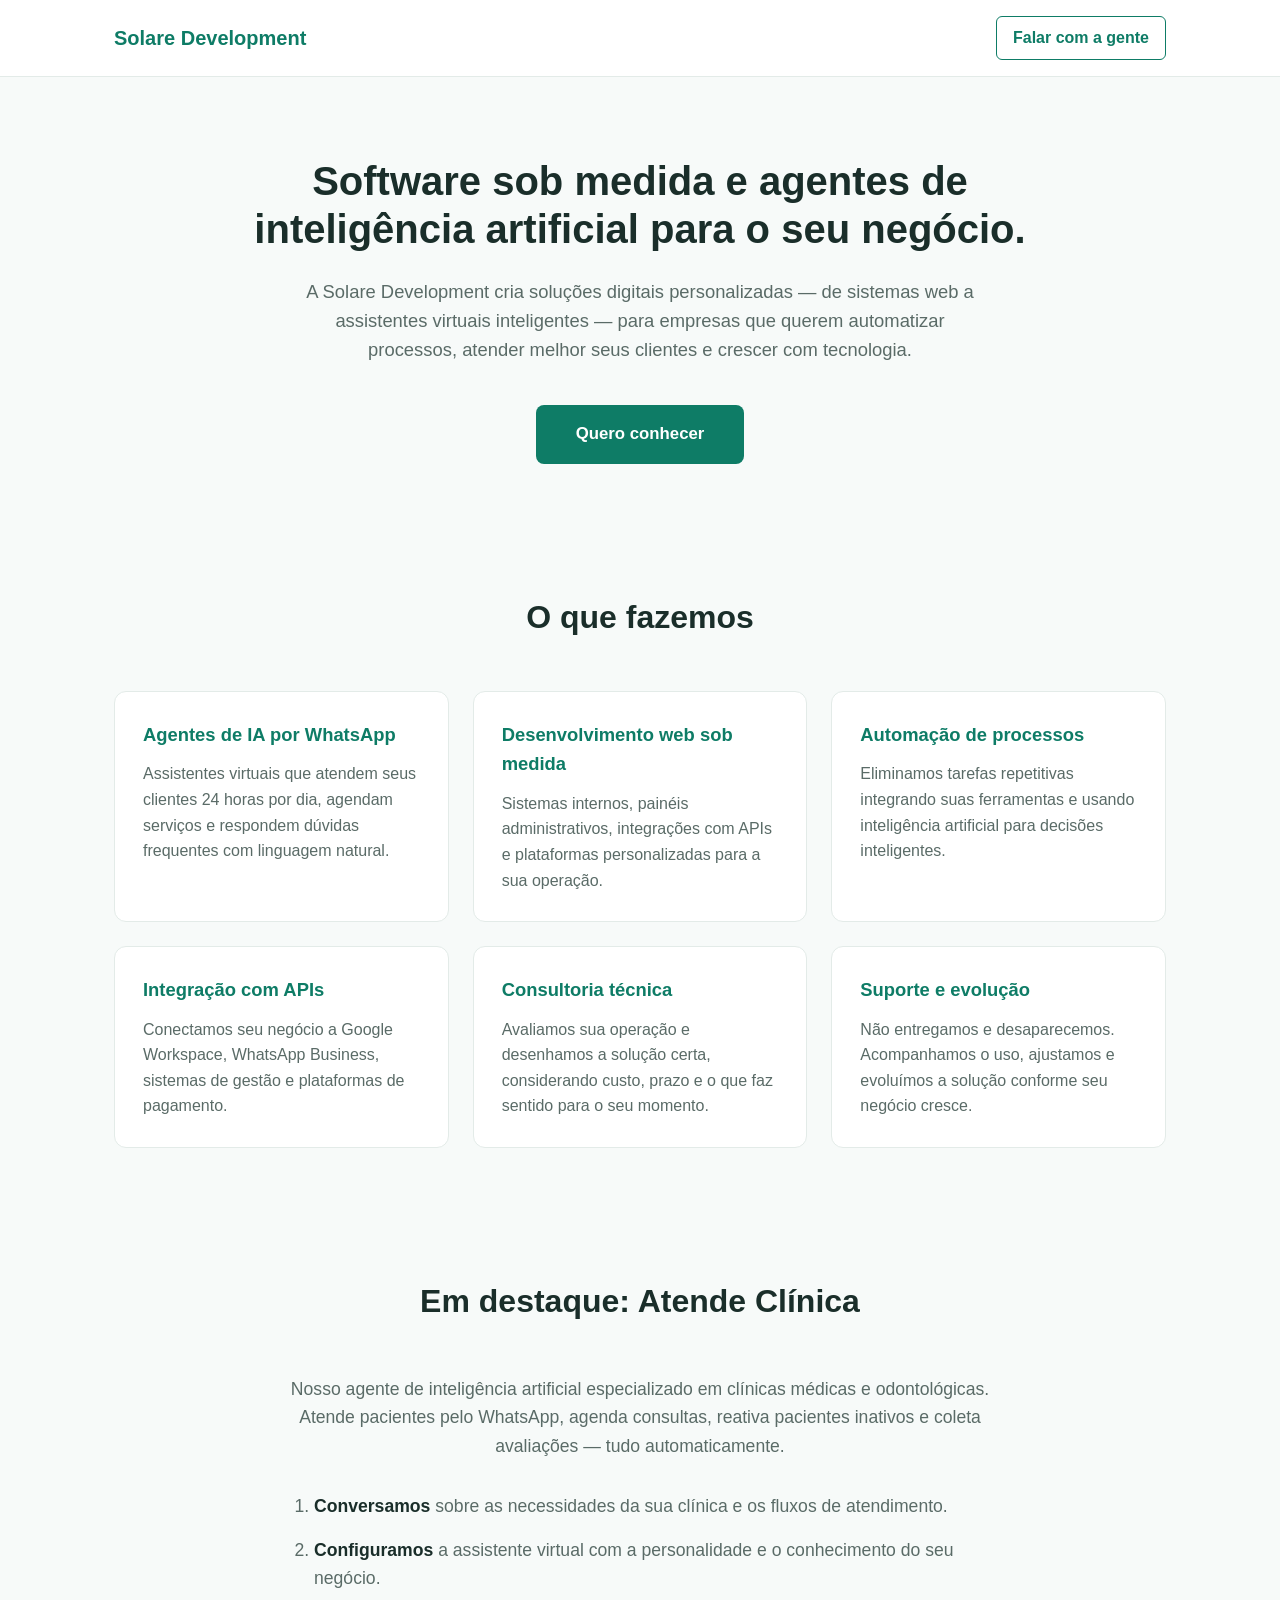
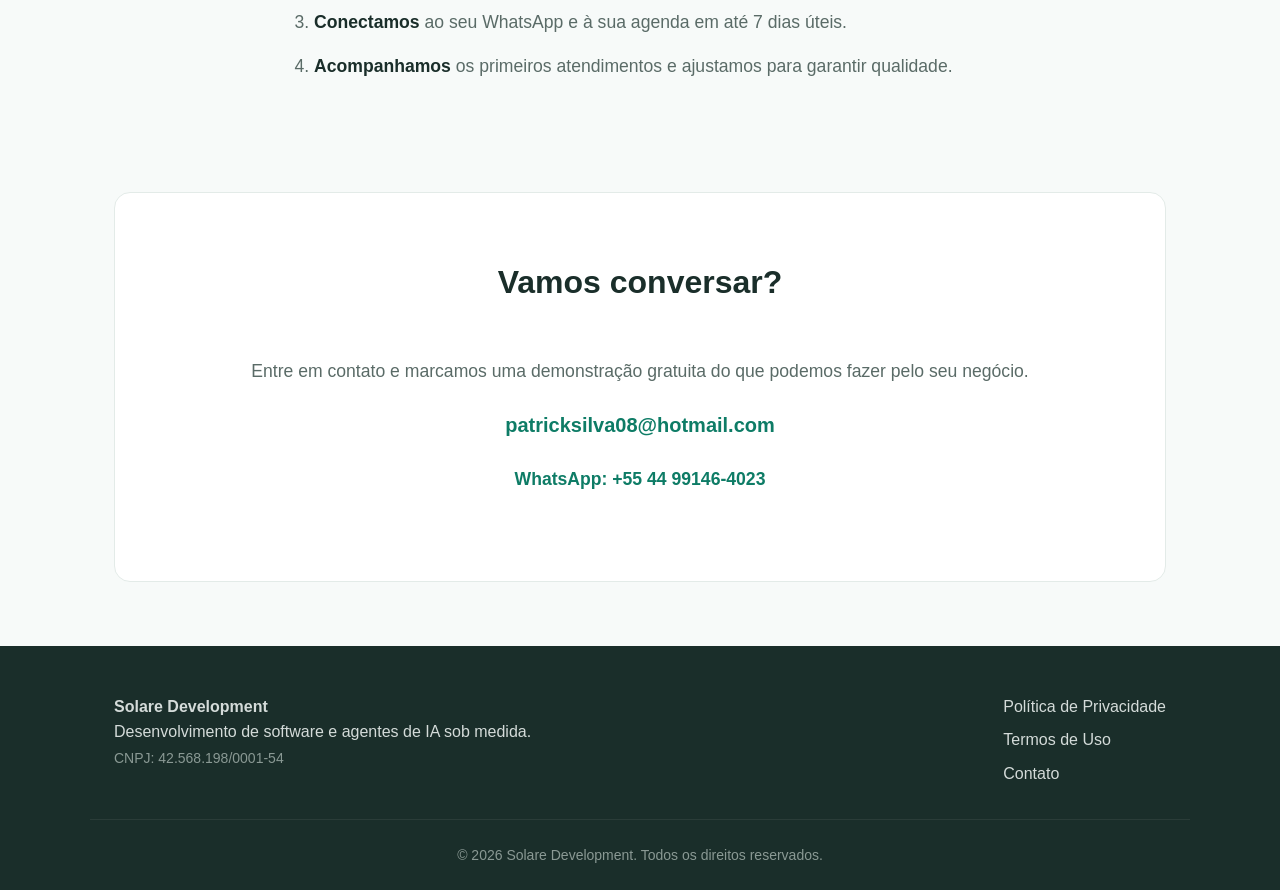
==== index.html @ 478b1278 "Initial: landing page Solare Development Site institucional da Solare Development (MEI) com: - Págin" ====
<!DOCTYPE html>
<html lang="pt-BR">
<head>
  <meta charset="UTF-8">
  <meta name="viewport" content="width=device-width, initial-scale=1.0">
  <meta name="description" content="Solare Development — desenvolvimento de software sob medida e agentes de inteligência artificial para empresas brasileiras. Soluções para clínicas, comércio e serviços.">
  <title>Solare Development — Software e IA sob medida</title>
  <link rel="stylesheet" href="style.css">
</head>
<body>
  <header>
    <nav>
      <div class="logo">Solare Development</div>
      <a href="#contato" class="cta-nav">Falar com a gente</a>
    </nav>
  </header>

  <main>
    <section class="hero">
      <h1>Software sob medida e agentes de inteligência artificial para o seu negócio.</h1>
      <p class="subtitle">A Solare Development cria soluções digitais personalizadas — de sistemas web a assistentes virtuais inteligentes — para empresas que querem automatizar processos, atender melhor seus clientes e crescer com tecnologia.</p>
      <a href="#contato" class="cta-primary">Quero conhecer</a>
    </section>

    <section class="features">
      <h2>O que fazemos</h2>
      <div class="grid">
        <div class="card">
          <h3>Agentes de IA por WhatsApp</h3>
          <p>Assistentes virtuais que atendem seus clientes 24 horas por dia, agendam serviços e respondem dúvidas frequentes com linguagem natural.</p>
        </div>
        <div class="card">
          <h3>Desenvolvimento web sob medida</h3>
          <p>Sistemas internos, painéis administrativos, integrações com APIs e plataformas personalizadas para a sua operação.</p>
        </div>
        <div class="card">
          <h3>Automação de processos</h3>
          <p>Eliminamos tarefas repetitivas integrando suas ferramentas e usando inteligência artificial para decisões inteligentes.</p>
        </div>
        <div class="card">
          <h3>Integração com APIs</h3>
          <p>Conectamos seu negócio a Google Workspace, WhatsApp Business, sistemas de gestão e plataformas de pagamento.</p>
        </div>
        <div class="card">
          <h3>Consultoria técnica</h3>
          <p>Avaliamos sua operação e desenhamos a solução certa, considerando custo, prazo e o que faz sentido para o seu momento.</p>
        </div>
        <div class="card">
          <h3>Suporte e evolução</h3>
          <p>Não entregamos e desaparecemos. Acompanhamos o uso, ajustamos e evoluímos a solução conforme seu negócio cresce.</p>
        </div>
      </div>
    </section>

    <section class="how" id="produto">
      <h2>Em destaque: Atende Clínica</h2>
      <p style="text-align:center;max-width:700px;margin:0 auto 2rem;color:var(--muted);font-size:1.1rem">
        Nosso agente de inteligência artificial especializado em clínicas médicas e odontológicas. Atende pacientes pelo WhatsApp, agenda consultas, reativa pacientes inativos e coleta avaliações — tudo automaticamente.
      </p>
      <ol>
        <li><strong>Conversamos</strong> sobre as necessidades da sua clínica e os fluxos de atendimento.</li>
        <li><strong>Configuramos</strong> a assistente virtual com a personalidade e o conhecimento do seu negócio.</li>
        <li><strong>Conectamos</strong> ao seu WhatsApp e à sua agenda em até 7 dias úteis.</li>
        <li><strong>Acompanhamos</strong> os primeiros atendimentos e ajustamos para garantir qualidade.</li>
      </ol>
    </section>

    <section id="contato" class="contact">
      <h2>Vamos conversar?</h2>
      <p>Entre em contato e marcamos uma demonstração gratuita do que podemos fazer pelo seu negócio.</p>
      <p class="email"><a href="mailto:patricksilva08@hotmail.com">patricksilva08@hotmail.com</a></p>
      <p style="margin-top:0.5rem"><a href="https://wa.me/5544991464023" style="color:var(--primary);text-decoration:none;font-weight:600">WhatsApp: +55 44 99146-4023</a></p>
    </section>
  </main>

  <footer>
    <div class="footer-content">
      <div>
        <strong>Solare Development</strong><br>
        Desenvolvimento de software e agentes de IA sob medida.<br>
        <span style="font-size:0.875rem;color:#8a9994">CNPJ: 42.568.198/0001-54</span>
      </div>
      <div class="footer-links">
        <a href="privacy.html">Política de Privacidade</a>
        <a href="terms.html">Termos de Uso</a>
        <a href="mailto:patricksilva08@hotmail.com">Contato</a>
      </div>
    </div>
    <div class="copyright">© 2026 Solare Development. Todos os direitos reservados.</div>
  </footer>
</body>
</html>
---- style.css ----
* {
  margin: 0;
  padding: 0;
  box-sizing: border-box;
}

:root {
  --primary: #0e7c66;
  --primary-dark: #0a5e4d;
  --bg: #f7faf9;
  --text: #1a2e2a;
  --muted: #5a6b67;
  --card-bg: #ffffff;
  --border: #e3ebe8;
}

body {
  font-family: -apple-system, BlinkMacSystemFont, "Segoe UI", Roboto, "Helvetica Neue", Arial, sans-serif;
  color: var(--text);
  background: var(--bg);
  line-height: 1.6;
  -webkit-font-smoothing: antialiased;
}

header {
  background: var(--card-bg);
  border-bottom: 1px solid var(--border);
  padding: 1rem 0;
  position: sticky;
  top: 0;
  z-index: 10;
}

nav {
  max-width: 1100px;
  margin: 0 auto;
  padding: 0 1.5rem;
  display: flex;
  justify-content: space-between;
  align-items: center;
}

.logo {
  font-size: 1.25rem;
  font-weight: 700;
  color: var(--primary);
}

.cta-nav {
  color: var(--primary);
  text-decoration: none;
  font-weight: 600;
  padding: 0.5rem 1rem;
  border: 1px solid var(--primary);
  border-radius: 6px;
  transition: all 0.2s;
}

.cta-nav:hover {
  background: var(--primary);
  color: white;
}

main {
  max-width: 1100px;
  margin: 0 auto;
  padding: 0 1.5rem;
}

.hero {
  text-align: center;
  padding: 5rem 1rem 4rem;
}

.hero h1 {
  font-size: 2.5rem;
  line-height: 1.2;
  margin-bottom: 1.5rem;
  max-width: 800px;
  margin-left: auto;
  margin-right: auto;
}

.subtitle {
  font-size: 1.15rem;
  color: var(--muted);
  max-width: 700px;
  margin: 0 auto 2.5rem;
}

.cta-primary {
  display: inline-block;
  background: var(--primary);
  color: white;
  text-decoration: none;
  padding: 1rem 2.5rem;
  border-radius: 8px;
  font-weight: 600;
  font-size: 1.05rem;
  transition: background 0.2s;
}

.cta-primary:hover {
  background: var(--primary-dark);
}

section {
  padding: 4rem 0;
}

h2 {
  font-size: 2rem;
  text-align: center;
  margin-bottom: 3rem;
}

.features .grid {
  display: grid;
  grid-template-columns: repeat(auto-fit, minmax(280px, 1fr));
  gap: 1.5rem;
}

.card {
  background: var(--card-bg);
  border: 1px solid var(--border);
  border-radius: 12px;
  padding: 1.75rem;
}

.card h3 {
  color: var(--primary);
  font-size: 1.15rem;
  margin-bottom: 0.75rem;
}

.card p {
  color: var(--muted);
}

.how ol {
  max-width: 700px;
  margin: 0 auto;
  padding-left: 1.5rem;
  font-size: 1.1rem;
}

.how li {
  margin-bottom: 1rem;
  color: var(--muted);
}

.how strong {
  color: var(--text);
}

.contact {
  text-align: center;
  background: var(--card-bg);
  border-radius: 16px;
  padding: 4rem 2rem;
  margin: 2rem 0;
  border: 1px solid var(--border);
}

.contact p {
  color: var(--muted);
  margin-bottom: 1.5rem;
  font-size: 1.1rem;
}

.email a {
  color: var(--primary);
  font-weight: 600;
  font-size: 1.25rem;
  text-decoration: none;
}

.email a:hover {
  text-decoration: underline;
}

footer {
  background: var(--text);
  color: #d4dbd9;
  padding: 3rem 0 1.5rem;
  margin-top: 4rem;
}

.footer-content {
  max-width: 1100px;
  margin: 0 auto;
  padding: 0 1.5rem 2rem;
  display: flex;
  flex-wrap: wrap;
  gap: 2rem;
  justify-content: space-between;
  align-items: flex-start;
}

.footer-links {
  display: flex;
  flex-direction: column;
  gap: 0.5rem;
}

.footer-links a {
  color: #d4dbd9;
  text-decoration: none;
}

.footer-links a:hover {
  color: white;
  text-decoration: underline;
}

.copyright {
  text-align: center;
  font-size: 0.875rem;
  color: #8a9994;
  border-top: 1px solid #2a3c38;
  padding-top: 1.5rem;
  max-width: 1100px;
  margin: 0 auto;
}

/* Páginas de texto (privacy, terms) */
.legal {
  max-width: 800px;
  margin: 0 auto;
  padding: 3rem 1.5rem;
}

.legal h1 {
  font-size: 2rem;
  margin-bottom: 0.5rem;
}

.legal .updated {
  color: var(--muted);
  margin-bottom: 2rem;
  font-size: 0.95rem;
}

.legal h2 {
  text-align: left;
  font-size: 1.4rem;
  margin: 2rem 0 0.75rem;
}

.legal p, .legal li {
  color: var(--text);
  margin-bottom: 0.75rem;
}

.legal ul {
  padding-left: 1.5rem;
  margin-bottom: 1rem;
}

.legal a {
  color: var(--primary);
}

.legal .back {
  display: inline-block;
  margin-bottom: 1.5rem;
  color: var(--primary);
  text-decoration: none;
}

@media (max-width: 640px) {
  .hero h1 { font-size: 1.85rem; }
  .hero { padding: 3rem 1rem 2rem; }
  h2 { font-size: 1.5rem; }
  section { padding: 2.5rem 0; }
}
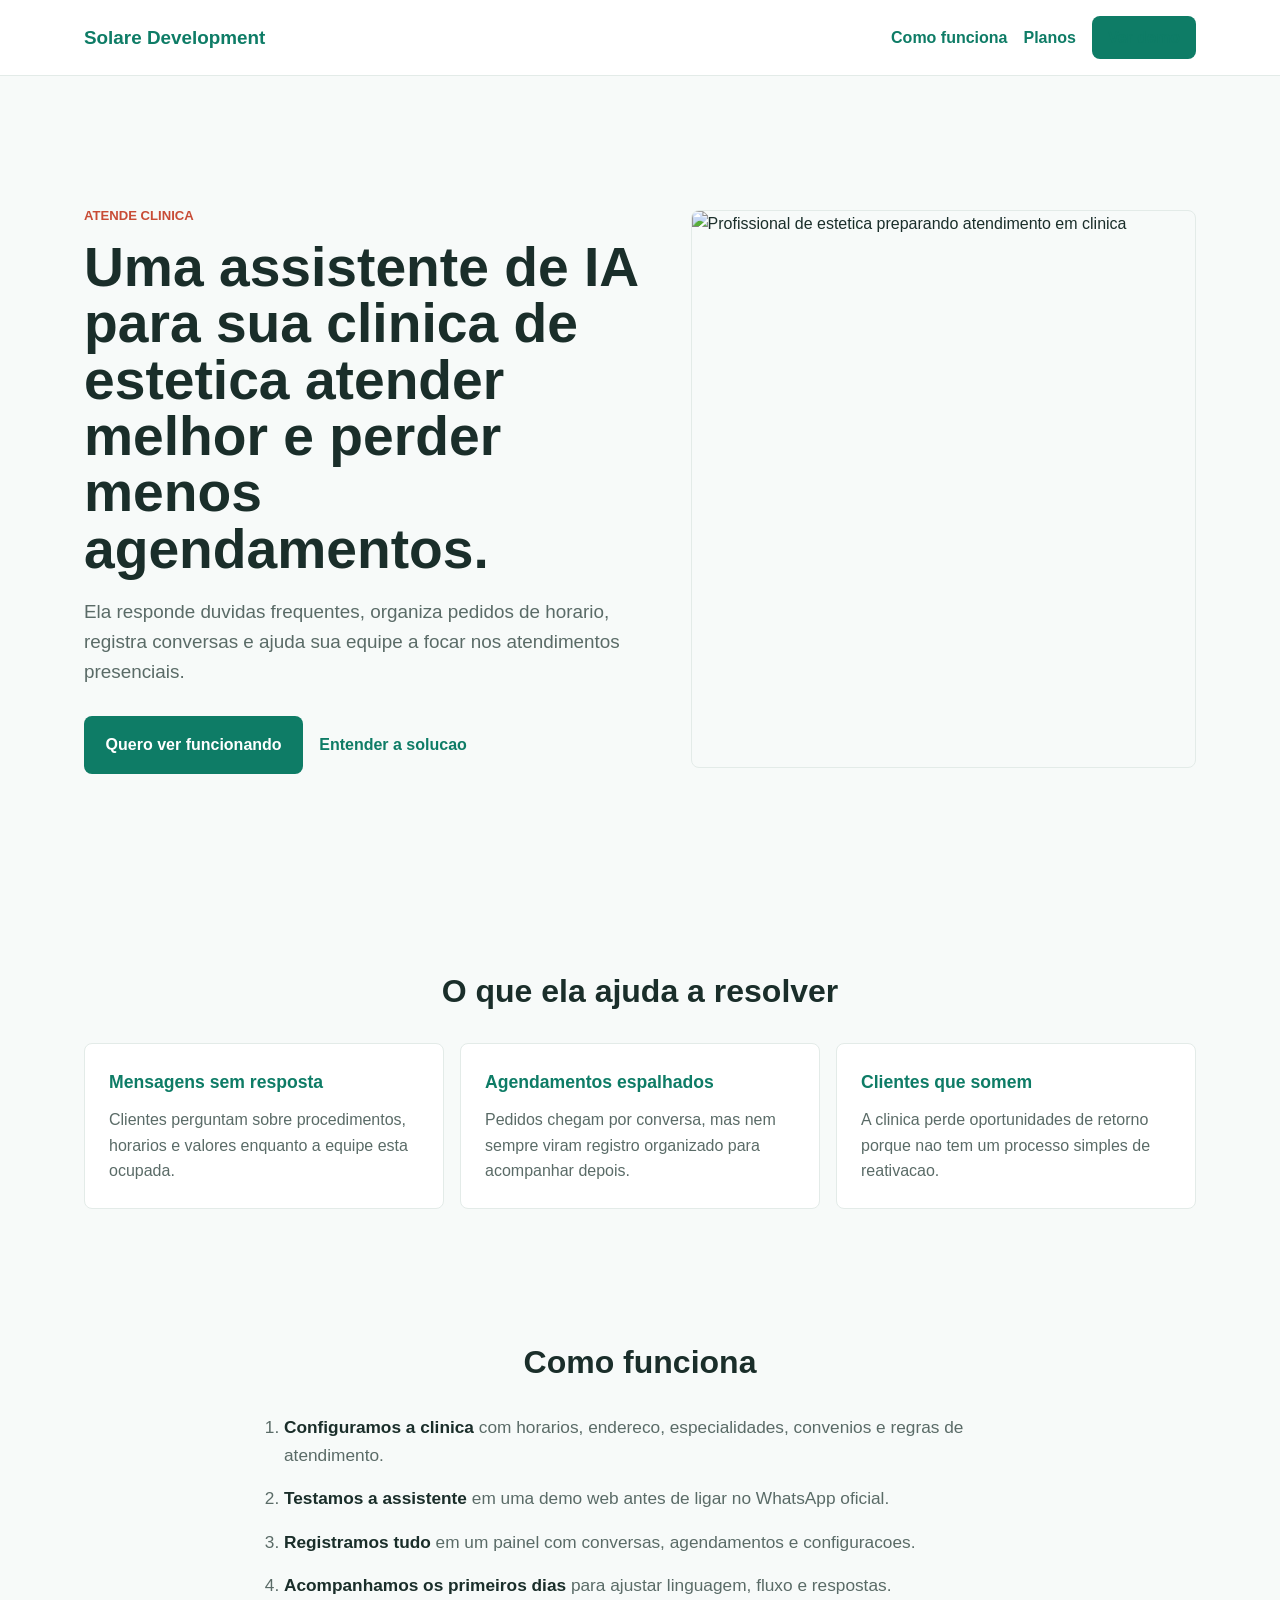
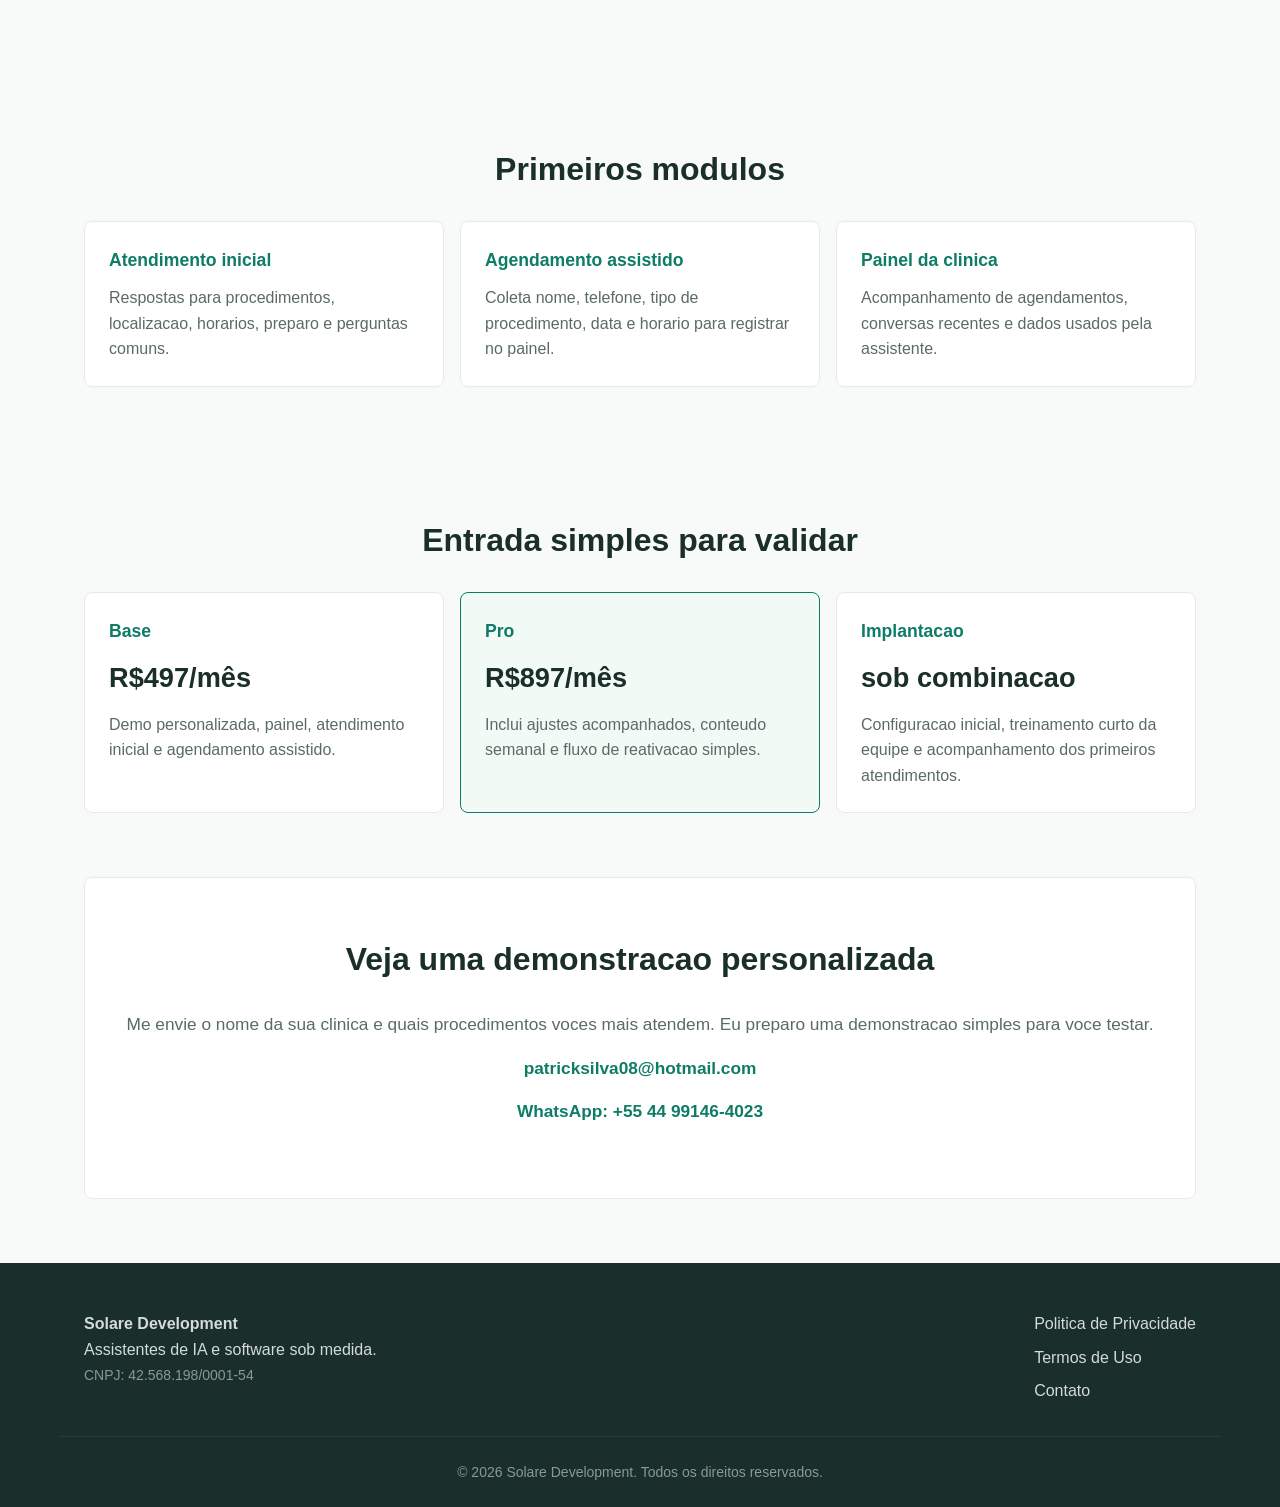
==== commit b4d4030b: "Focus landing on aesthetic clinics" ====
--- a/index.html
+++ b/index.html
@@ -3,73 +3,108 @@
 <head>
   <meta charset="UTF-8">
   <meta name="viewport" content="width=device-width, initial-scale=1.0">
-  <meta name="description" content="Solare Development — desenvolvimento de software sob medida e agentes de inteligência artificial para empresas brasileiras. Soluções para clínicas, comércio e serviços.">
-  <title>Solare Development — Software e IA sob medida</title>
+  <meta name="description" content="Atende Clinica: assistente de IA para clinicas de estetica atenderem clientes, responderem duvidas e organizarem agendamentos.">
+  <title>Atende Clinica | Assistente de IA para clinicas de estetica</title>
   <link rel="stylesheet" href="style.css">
 </head>
 <body>
   <header>
     <nav>
       <div class="logo">Solare Development</div>
-      <a href="#contato" class="cta-nav">Falar com a gente</a>
+      <div class="nav-links">
+        <a href="#como-funciona">Como funciona</a>
+        <a href="#planos">Planos</a>
+        <a href="#contato" class="cta-nav">Ver demo</a>
+      </div>
     </nav>
   </header>
 
   <main>
     <section class="hero">
-      <h1>Software sob medida e agentes de inteligência artificial para o seu negócio.</h1>
-      <p class="subtitle">A Solare Development cria soluções digitais personalizadas — de sistemas web a assistentes virtuais inteligentes — para empresas que querem automatizar processos, atender melhor seus clientes e crescer com tecnologia.</p>
-      <a href="#contato" class="cta-primary">Quero conhecer</a>
+      <div class="hero-copy">
+        <p class="eyebrow">Atende Clinica</p>
+        <h1>Uma assistente de IA para sua clinica de estetica atender melhor e perder menos agendamentos.</h1>
+        <p class="subtitle">Ela responde duvidas frequentes, organiza pedidos de horario, registra conversas e ajuda sua equipe a focar nos atendimentos presenciais.</p>
+        <div class="hero-actions">
+          <a href="#contato" class="cta-primary">Quero ver funcionando</a>
+          <a href="#como-funciona" class="cta-secondary">Entender a solucao</a>
+        </div>
+      </div>
+      <img class="hero-image" src="https://images.unsplash.com/photo-1570172619644-dfd03ed5d881?auto=format&fit=crop&w=1400&q=80" alt="Profissional de estetica preparando atendimento em clinica">
     </section>
 
-    <section class="features">
-      <h2>O que fazemos</h2>
+    <section class="problem">
+      <h2>O que ela ajuda a resolver</h2>
       <div class="grid">
-        <div class="card">
-          <h3>Agentes de IA por WhatsApp</h3>
-          <p>Assistentes virtuais que atendem seus clientes 24 horas por dia, agendam serviços e respondem dúvidas frequentes com linguagem natural.</p>
-        </div>
-        <div class="card">
-          <h3>Desenvolvimento web sob medida</h3>
-          <p>Sistemas internos, painéis administrativos, integrações com APIs e plataformas personalizadas para a sua operação.</p>
-        </div>
-        <div class="card">
-          <h3>Automação de processos</h3>
-          <p>Eliminamos tarefas repetitivas integrando suas ferramentas e usando inteligência artificial para decisões inteligentes.</p>
-        </div>
-        <div class="card">
-          <h3>Integração com APIs</h3>
-          <p>Conectamos seu negócio a Google Workspace, WhatsApp Business, sistemas de gestão e plataformas de pagamento.</p>
-        </div>
-        <div class="card">
-          <h3>Consultoria técnica</h3>
-          <p>Avaliamos sua operação e desenhamos a solução certa, considerando custo, prazo e o que faz sentido para o seu momento.</p>
-        </div>
-        <div class="card">
-          <h3>Suporte e evolução</h3>
-          <p>Não entregamos e desaparecemos. Acompanhamos o uso, ajustamos e evoluímos a solução conforme seu negócio cresce.</p>
-        </div>
+        <article class="card">
+          <h3>Mensagens sem resposta</h3>
+          <p>Clientes perguntam sobre procedimentos, horarios e valores enquanto a equipe esta ocupada.</p>
+        </article>
+        <article class="card">
+          <h3>Agendamentos espalhados</h3>
+          <p>Pedidos chegam por conversa, mas nem sempre viram registro organizado para acompanhar depois.</p>
+        </article>
+        <article class="card">
+          <h3>Clientes que somem</h3>
+          <p>A clinica perde oportunidades de retorno porque nao tem um processo simples de reativacao.</p>
+        </article>
       </div>
     </section>
 
-    <section class="how" id="produto">
-      <h2>Em destaque: Atende Clínica</h2>
-      <p style="text-align:center;max-width:700px;margin:0 auto 2rem;color:var(--muted);font-size:1.1rem">
-        Nosso agente de inteligência artificial especializado em clínicas médicas e odontológicas. Atende pacientes pelo WhatsApp, agenda consultas, reativa pacientes inativos e coleta avaliações — tudo automaticamente.
-      </p>
+    <section class="how" id="como-funciona">
+      <h2>Como funciona</h2>
       <ol>
-        <li><strong>Conversamos</strong> sobre as necessidades da sua clínica e os fluxos de atendimento.</li>
-        <li><strong>Configuramos</strong> a assistente virtual com a personalidade e o conhecimento do seu negócio.</li>
-        <li><strong>Conectamos</strong> ao seu WhatsApp e à sua agenda em até 7 dias úteis.</li>
-        <li><strong>Acompanhamos</strong> os primeiros atendimentos e ajustamos para garantir qualidade.</li>
+        <li><strong>Configuramos a clinica</strong> com horarios, endereco, especialidades, convenios e regras de atendimento.</li>
+        <li><strong>Testamos a assistente</strong> em uma demo web antes de ligar no WhatsApp oficial.</li>
+        <li><strong>Registramos tudo</strong> em um painel com conversas, agendamentos e configuracoes.</li>
+        <li><strong>Acompanhamos os primeiros dias</strong> para ajustar linguagem, fluxo e respostas.</li>
       </ol>
     </section>
 
+    <section class="benefits">
+      <h2>Primeiros modulos</h2>
+      <div class="grid">
+        <article class="card">
+          <h3>Atendimento inicial</h3>
+          <p>Respostas para procedimentos, localizacao, horarios, preparo e perguntas comuns.</p>
+        </article>
+        <article class="card">
+          <h3>Agendamento assistido</h3>
+          <p>Coleta nome, telefone, tipo de procedimento, data e horario para registrar no painel.</p>
+        </article>
+        <article class="card">
+          <h3>Painel da clinica</h3>
+          <p>Acompanhamento de agendamentos, conversas recentes e dados usados pela assistente.</p>
+        </article>
+      </div>
+    </section>
+
+    <section class="plans" id="planos">
+      <h2>Entrada simples para validar</h2>
+      <div class="plan-grid">
+        <article class="plan">
+          <h3>Base</h3>
+          <p class="price">R$497/mês</p>
+          <p>Demo personalizada, painel, atendimento inicial e agendamento assistido.</p>
+        </article>
+        <article class="plan featured">
+          <h3>Pro</h3>
+          <p class="price">R$897/mês</p>
+          <p>Inclui ajustes acompanhados, conteudo semanal e fluxo de reativacao simples.</p>
+        </article>
+        <article class="plan">
+          <h3>Implantacao</h3>
+          <p class="price">sob combinacao</p>
+          <p>Configuracao inicial, treinamento curto da equipe e acompanhamento dos primeiros atendimentos.</p>
+        </article>
+      </div>
+    </section>
+
     <section id="contato" class="contact">
-      <h2>Vamos conversar?</h2>
-      <p>Entre em contato e marcamos uma demonstração gratuita do que podemos fazer pelo seu negócio.</p>
+      <h2>Veja uma demonstracao personalizada</h2>
+      <p>Me envie o nome da sua clinica e quais procedimentos voces mais atendem. Eu preparo uma demonstracao simples para voce testar.</p>
       <p class="email"><a href="mailto:patricksilva08@hotmail.com">patricksilva08@hotmail.com</a></p>
-      <p style="margin-top:0.5rem"><a href="https://wa.me/5544991464023" style="color:var(--primary);text-decoration:none;font-weight:600">WhatsApp: +55 44 99146-4023</a></p>
+      <p><a href="https://wa.me/5544991464023">WhatsApp: +55 44 99146-4023</a></p>
     </section>
   </main>
 
@@ -77,11 +112,11 @@
     <div class="footer-content">
       <div>
         <strong>Solare Development</strong><br>
-        Desenvolvimento de software e agentes de IA sob medida.<br>
-        <span style="font-size:0.875rem;color:#8a9994">CNPJ: 42.568.198/0001-54</span>
+        Assistentes de IA e software sob medida.<br>
+        <span>CNPJ: 42.568.198/0001-54</span>
       </div>
       <div class="footer-links">
-        <a href="privacy.html">Política de Privacidade</a>
+        <a href="privacy.html">Politica de Privacidade</a>
         <a href="terms.html">Termos de Uso</a>
         <a href="mailto:patricksilva08@hotmail.com">Contato</a>
       </div>
--- a/style.css
+++ b/style.css
@@ -7,6 +7,7 @@
 :root {
   --primary: #0e7c66;
   --primary-dark: #0a5e4d;
+  --accent: #c84c36;
   --bg: #f7faf9;
   --text: #1a2e2a;
   --muted: #5a6b67;
@@ -15,7 +16,7 @@
 }
 
 body {
-  font-family: -apple-system, BlinkMacSystemFont, "Segoe UI", Roboto, "Helvetica Neue", Arial, sans-serif;
+  font-family: -apple-system, BlinkMacSystemFont, "Segoe UI", Roboto, Arial, sans-serif;
   color: var(--text);
   background: var(--bg);
   line-height: 1.6;
@@ -23,7 +24,7 @@
 }
 
 header {
-  background: var(--card-bg);
+  background: rgba(255, 255, 255, 0.94);
   border-bottom: 1px solid var(--border);
   padding: 1rem 0;
   position: sticky;
@@ -32,151 +33,201 @@
 }
 
 nav {
-  max-width: 1100px;
+  max-width: 1160px;
   margin: 0 auto;
   padding: 0 1.5rem;
   display: flex;
   justify-content: space-between;
   align-items: center;
+  gap: 1.5rem;
 }
 
 .logo {
-  font-size: 1.25rem;
+  font-size: 1.18rem;
+  font-weight: 800;
+  color: var(--primary);
+}
+
+.nav-links {
+  display: flex;
+  align-items: center;
+  gap: 1rem;
+}
+
+.nav-links a,
+.cta-secondary {
+  color: var(--primary);
+  text-decoration: none;
   font-weight: 700;
-  color: var(--primary);
-}
-
-.cta-nav {
-  color: var(--primary);
-  text-decoration: none;
-  font-weight: 600;
-  padding: 0.5rem 1rem;
-  border: 1px solid var(--primary);
-  border-radius: 6px;
-  transition: all 0.2s;
-}
-
-.cta-nav:hover {
+}
+
+.cta-nav,
+.cta-primary {
+  display: inline-block;
+  border-radius: 8px;
   background: var(--primary);
   color: white;
-}
-
-main {
-  max-width: 1100px;
-  margin: 0 auto;
-  padding: 0 1.5rem;
-}
-
-.hero {
-  text-align: center;
-  padding: 5rem 1rem 4rem;
-}
-
-.hero h1 {
-  font-size: 2.5rem;
-  line-height: 1.2;
-  margin-bottom: 1.5rem;
-  max-width: 800px;
-  margin-left: auto;
-  margin-right: auto;
-}
-
-.subtitle {
-  font-size: 1.15rem;
-  color: var(--muted);
-  max-width: 700px;
-  margin: 0 auto 2.5rem;
+  text-decoration: none;
+  font-weight: 800;
+}
+
+.cta-nav {
+  padding: 0.55rem 1rem;
 }
 
 .cta-primary {
-  display: inline-block;
-  background: var(--primary);
-  color: white;
-  text-decoration: none;
-  padding: 1rem 2.5rem;
-  border-radius: 8px;
-  font-weight: 600;
-  font-size: 1.05rem;
-  transition: background 0.2s;
-}
-
+  padding: 1rem 1.35rem;
+}
+
+.cta-nav:hover,
 .cta-primary:hover {
   background: var(--primary-dark);
 }
 
+main {
+  max-width: 1160px;
+  margin: 0 auto;
+  padding: 0 1.5rem;
+}
+
+.hero {
+  min-height: calc(100vh - 74px);
+  display: grid;
+  grid-template-columns: 1.05fr 0.95fr;
+  gap: 3rem;
+  align-items: center;
+  padding: 3rem 0;
+}
+
+.hero-copy {
+  max-width: 640px;
+}
+
+.eyebrow {
+  color: var(--accent);
+  font-size: 0.82rem;
+  font-weight: 900;
+  letter-spacing: 0;
+  margin-bottom: 0.85rem;
+  text-transform: uppercase;
+}
+
+h1 {
+  font-size: 3.45rem;
+  line-height: 1.02;
+  margin-bottom: 1.25rem;
+}
+
+.subtitle {
+  color: var(--muted);
+  font-size: 1.18rem;
+  margin-bottom: 1.8rem;
+}
+
+.hero-actions {
+  display: flex;
+  flex-wrap: wrap;
+  align-items: center;
+  gap: 1rem;
+}
+
+.hero-image {
+  width: 100%;
+  height: min(62vh, 620px);
+  object-fit: cover;
+  border-radius: 8px;
+  border: 1px solid var(--border);
+}
+
 section {
   padding: 4rem 0;
 }
 
 h2 {
   font-size: 2rem;
+  margin-bottom: 1.6rem;
   text-align: center;
-  margin-bottom: 3rem;
-}
-
-.features .grid {
+}
+
+.grid,
+.plan-grid {
   display: grid;
-  grid-template-columns: repeat(auto-fit, minmax(280px, 1fr));
-  gap: 1.5rem;
-}
-
-.card {
+  grid-template-columns: repeat(3, minmax(0, 1fr));
+  gap: 1rem;
+}
+
+.card,
+.plan {
   background: var(--card-bg);
   border: 1px solid var(--border);
-  border-radius: 12px;
-  padding: 1.75rem;
-}
-
-.card h3 {
-  color: var(--primary);
-  font-size: 1.15rem;
-  margin-bottom: 0.75rem;
-}
-
-.card p {
+  border-radius: 8px;
+  padding: 1.5rem;
+}
+
+.card h3,
+.plan h3 {
+  color: var(--primary);
+  font-size: 1.1rem;
+  margin-bottom: 0.7rem;
+}
+
+.card p,
+.plan p,
+.how li,
+.contact p {
   color: var(--muted);
 }
 
 .how ol {
-  max-width: 700px;
+  max-width: 760px;
   margin: 0 auto;
   padding-left: 1.5rem;
-  font-size: 1.1rem;
+  font-size: 1.08rem;
 }
 
 .how li {
   margin-bottom: 1rem;
-  color: var(--muted);
 }
 
 .how strong {
   color: var(--text);
+}
+
+.plans {
+  padding-bottom: 2rem;
+}
+
+.plan.featured {
+  border-color: var(--primary);
+  background: #f2faf6;
+}
+
+.price {
+  color: var(--text) !important;
+  font-size: 1.7rem;
+  font-weight: 900;
+  margin-bottom: 0.75rem;
 }
 
 .contact {
   text-align: center;
   background: var(--card-bg);
-  border-radius: 16px;
-  padding: 4rem 2rem;
+  border-radius: 8px;
+  padding: 3.5rem 2rem;
   margin: 2rem 0;
   border: 1px solid var(--border);
 }
 
 .contact p {
-  color: var(--muted);
-  margin-bottom: 1.5rem;
-  font-size: 1.1rem;
-}
-
+  margin-bottom: 1rem;
+  font-size: 1.08rem;
+}
+
+.contact a,
 .email a {
   color: var(--primary);
-  font-weight: 600;
-  font-size: 1.25rem;
-  text-decoration: none;
-}
-
-.email a:hover {
-  text-decoration: underline;
+  font-weight: 800;
+  text-decoration: none;
 }
 
 footer {
@@ -187,7 +238,7 @@
 }
 
 .footer-content {
-  max-width: 1100px;
+  max-width: 1160px;
   margin: 0 auto;
   padding: 0 1.5rem 2rem;
   display: flex;
@@ -197,6 +248,12 @@
   align-items: flex-start;
 }
 
+.footer-content span,
+.copyright {
+  color: #8a9994;
+  font-size: 0.875rem;
+}
+
 .footer-links {
   display: flex;
   flex-direction: column;
@@ -208,22 +265,14 @@
   text-decoration: none;
 }
 
-.footer-links a:hover {
-  color: white;
-  text-decoration: underline;
-}
-
 .copyright {
   text-align: center;
-  font-size: 0.875rem;
-  color: #8a9994;
   border-top: 1px solid #2a3c38;
   padding-top: 1.5rem;
-  max-width: 1100px;
-  margin: 0 auto;
-}
-
-/* Páginas de texto (privacy, terms) */
+  max-width: 1160px;
+  margin: 0 auto;
+}
+
 .legal {
   max-width: 800px;
   margin: 0 auto;
@@ -247,7 +296,8 @@
   margin: 2rem 0 0.75rem;
 }
 
-.legal p, .legal li {
+.legal p,
+.legal li {
   color: var(--text);
   margin-bottom: 0.75rem;
 }
@@ -257,20 +307,38 @@
   margin-bottom: 1rem;
 }
 
-.legal a {
+.legal a,
+.legal .back {
   color: var(--primary);
 }
 
 .legal .back {
   display: inline-block;
   margin-bottom: 1.5rem;
-  color: var(--primary);
-  text-decoration: none;
-}
-
-@media (max-width: 640px) {
-  .hero h1 { font-size: 1.85rem; }
-  .hero { padding: 3rem 1rem 2rem; }
-  h2 { font-size: 1.5rem; }
-  section { padding: 2.5rem 0; }
-}
+  text-decoration: none;
+}
+
+@media (max-width: 820px) {
+  .hero {
+    min-height: auto;
+    grid-template-columns: 1fr;
+    padding: 3rem 0 2rem;
+  }
+
+  h1 {
+    font-size: 2.35rem;
+  }
+
+  .hero-image {
+    height: 340px;
+  }
+
+  .grid,
+  .plan-grid {
+    grid-template-columns: 1fr;
+  }
+
+  .nav-links a:not(.cta-nav) {
+    display: none;
+  }
+}
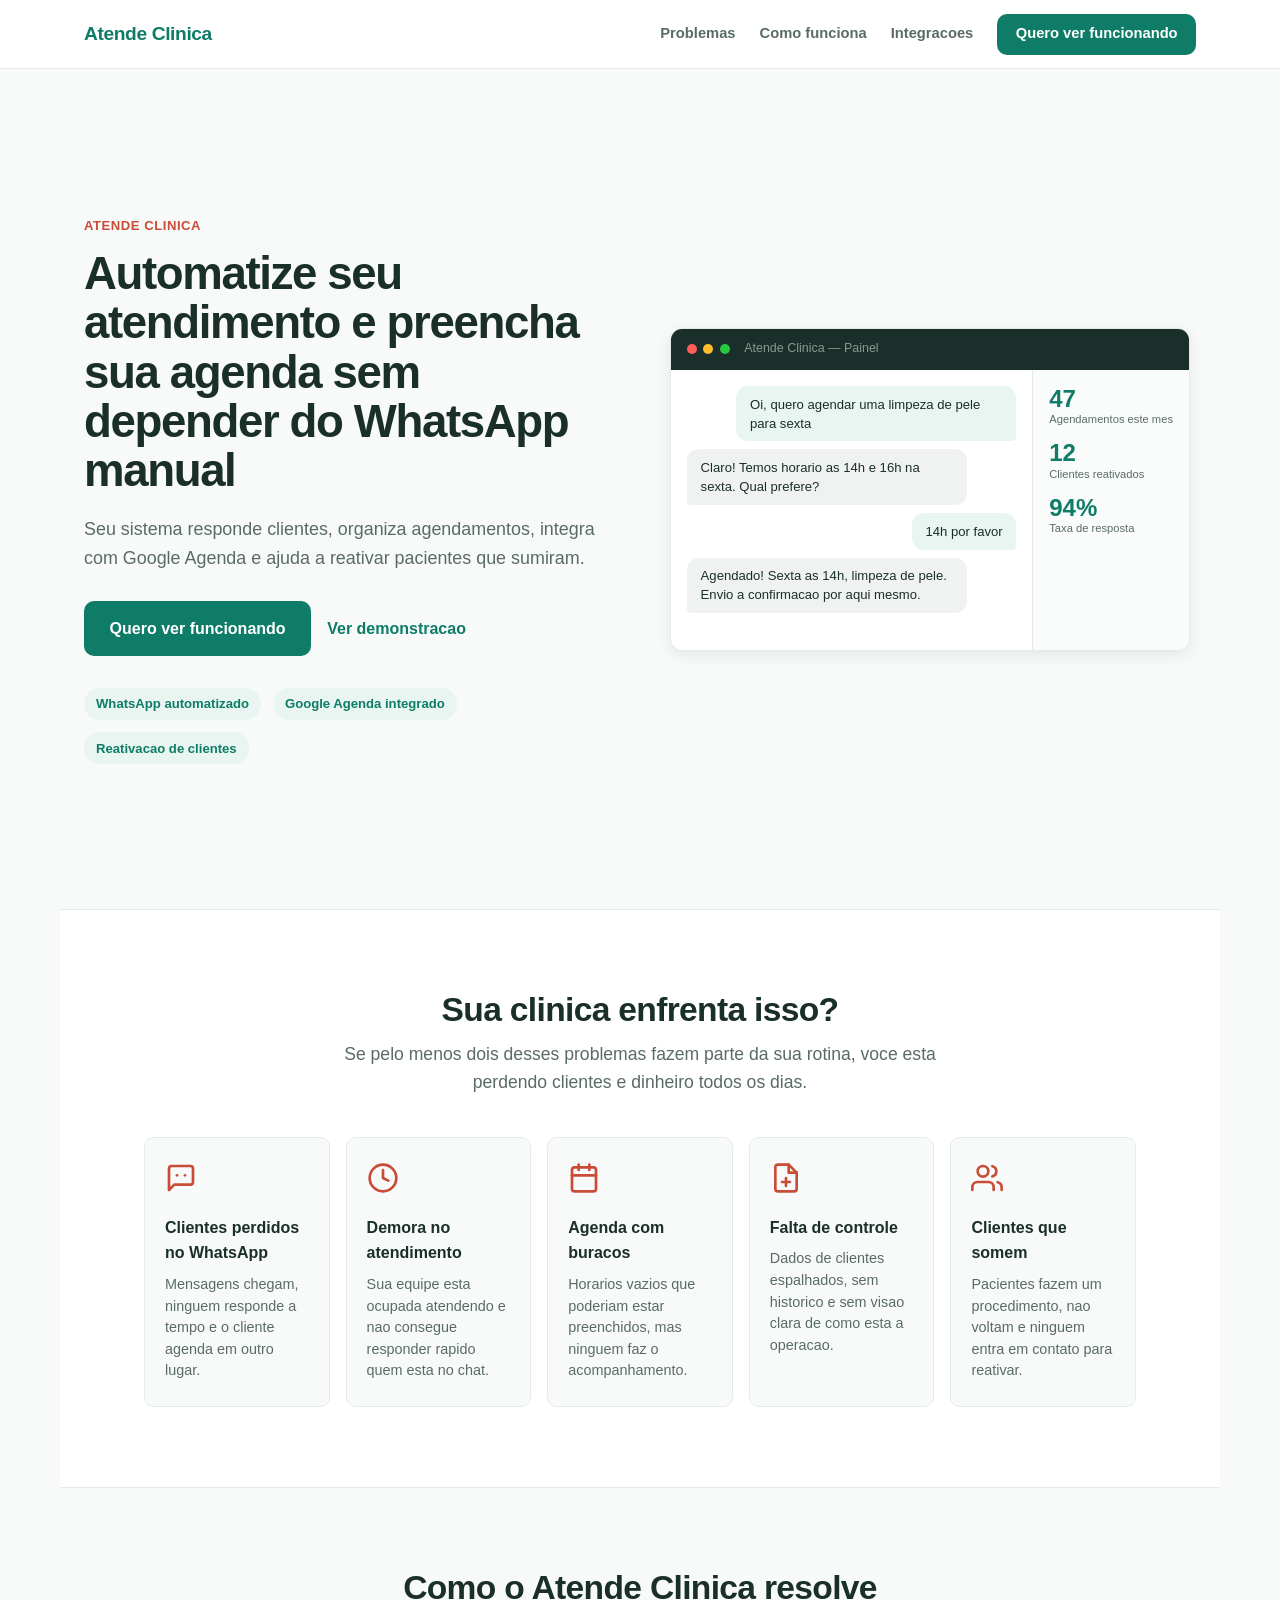
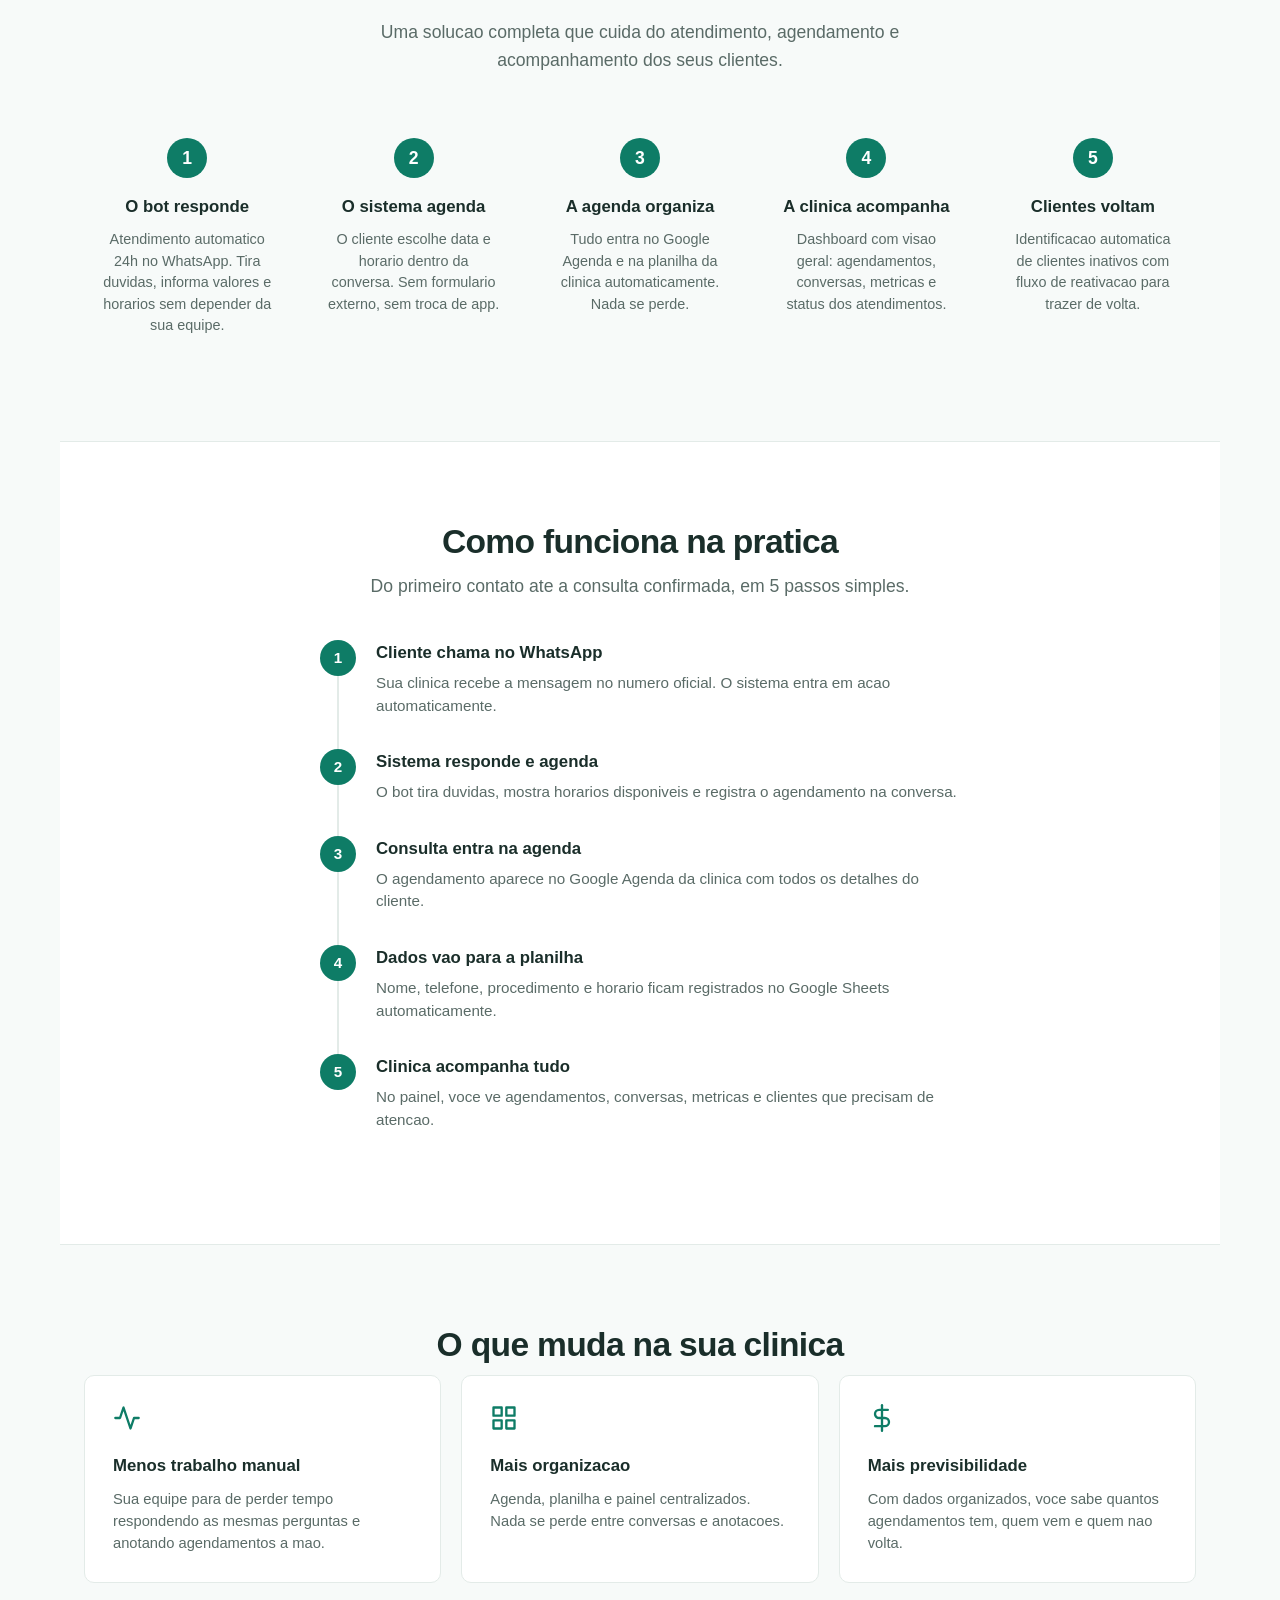
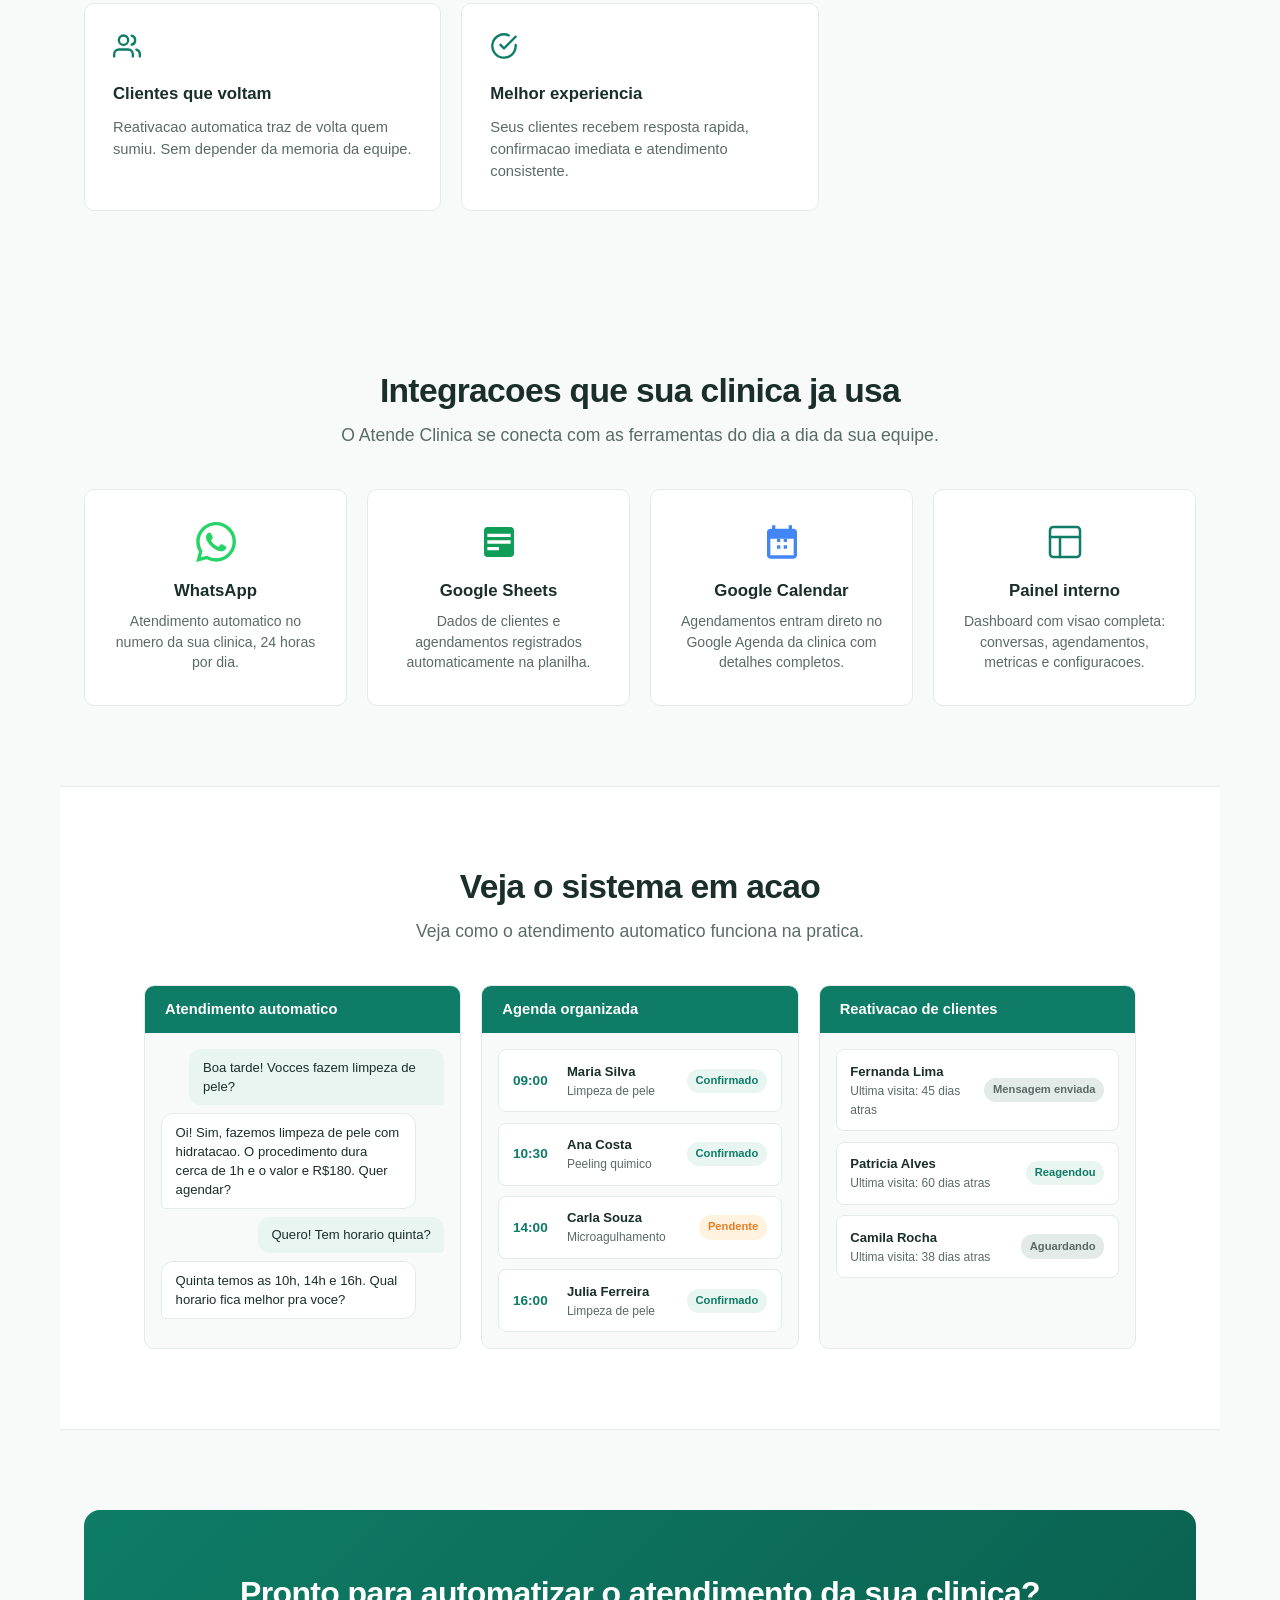
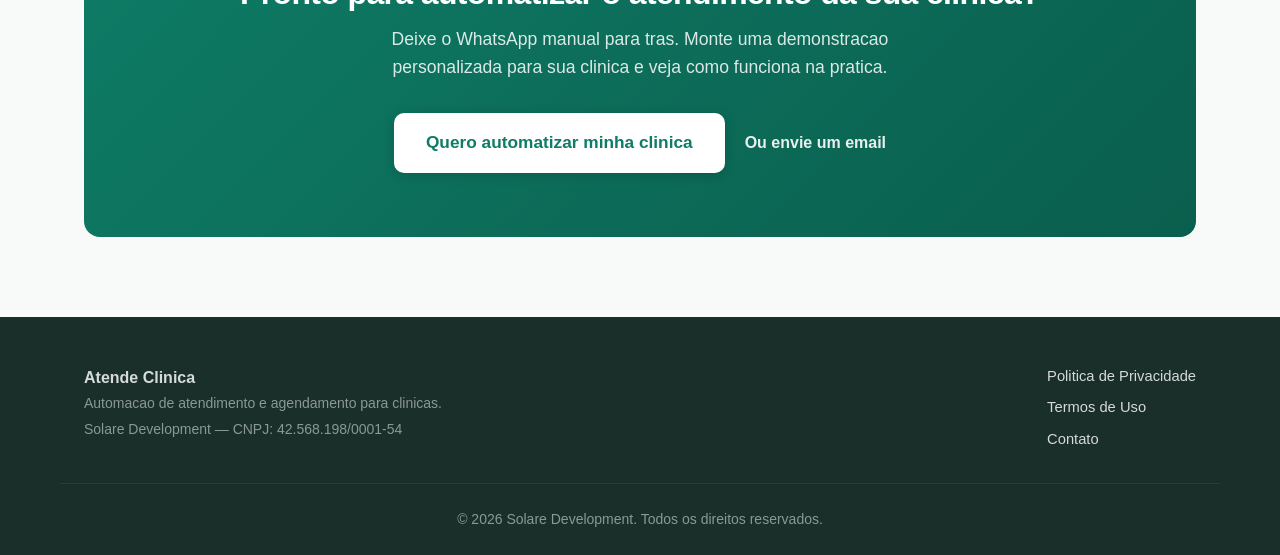
==== commit 429e941f: "Revamp landing page for conversion focus Reestrutura a landing focando em automacao de atendimento, " ====
--- a/index.html
+++ b/index.html
@@ -3,117 +3,390 @@
 <head>
   <meta charset="UTF-8">
   <meta name="viewport" content="width=device-width, initial-scale=1.0">
-  <meta name="description" content="Atende Clinica: assistente de IA para clinicas de estetica atenderem clientes, responderem duvidas e organizarem agendamentos.">
-  <title>Atende Clinica | Assistente de IA para clinicas de estetica</title>
+  <meta name="description" content="Atende Clinica: automacao de atendimento, agendamento e reativacao de clientes para clinicas. WhatsApp, Google Agenda e Google Sheets integrados.">
+  <title>Atende Clinica | Automacao de atendimento e agendamento para clinicas</title>
   <link rel="stylesheet" href="style.css">
 </head>
 <body>
   <header>
     <nav>
-      <div class="logo">Solare Development</div>
+      <div class="logo">Atende Clinica</div>
       <div class="nav-links">
+        <a href="#problemas">Problemas</a>
         <a href="#como-funciona">Como funciona</a>
-        <a href="#planos">Planos</a>
-        <a href="#contato" class="cta-nav">Ver demo</a>
+        <a href="#integracoes">Integracoes</a>
+        <a href="#contato" class="cta-nav">Quero ver funcionando</a>
       </div>
     </nav>
   </header>
 
   <main>
+    <!-- HERO -->
     <section class="hero">
       <div class="hero-copy">
         <p class="eyebrow">Atende Clinica</p>
-        <h1>Uma assistente de IA para sua clinica de estetica atender melhor e perder menos agendamentos.</h1>
-        <p class="subtitle">Ela responde duvidas frequentes, organiza pedidos de horario, registra conversas e ajuda sua equipe a focar nos atendimentos presenciais.</p>
+        <h1>Automatize seu atendimento e preencha sua agenda sem depender do WhatsApp manual</h1>
+        <p class="subtitle">Seu sistema responde clientes, organiza agendamentos, integra com Google Agenda e ajuda a reativar pacientes que sumiram.</p>
         <div class="hero-actions">
           <a href="#contato" class="cta-primary">Quero ver funcionando</a>
-          <a href="#como-funciona" class="cta-secondary">Entender a solucao</a>
-        </div>
-      </div>
-      <img class="hero-image" src="https://images.unsplash.com/photo-1570172619644-dfd03ed5d881?auto=format&fit=crop&w=1400&q=80" alt="Profissional de estetica preparando atendimento em clinica">
-    </section>
-
-    <section class="problem">
-      <h2>O que ela ajuda a resolver</h2>
-      <div class="grid">
-        <article class="card">
-          <h3>Mensagens sem resposta</h3>
-          <p>Clientes perguntam sobre procedimentos, horarios e valores enquanto a equipe esta ocupada.</p>
-        </article>
-        <article class="card">
-          <h3>Agendamentos espalhados</h3>
-          <p>Pedidos chegam por conversa, mas nem sempre viram registro organizado para acompanhar depois.</p>
-        </article>
-        <article class="card">
+          <a href="#demo" class="cta-secondary">Ver demonstracao</a>
+        </div>
+        <div class="hero-proof">
+          <span class="hero-proof-item">WhatsApp automatizado</span>
+          <span class="hero-proof-item">Google Agenda integrado</span>
+          <span class="hero-proof-item">Reativacao de clientes</span>
+        </div>
+      </div>
+      <div class="hero-visual">
+        <div class="hero-mockup">
+          <div class="mockup-header">
+            <span class="mockup-dot"></span>
+            <span class="mockup-dot"></span>
+            <span class="mockup-dot"></span>
+            <span class="mockup-title">Atende Clinica — Painel</span>
+          </div>
+          <div class="mockup-body">
+            <div class="mockup-chat">
+              <div class="chat-bubble chat-client">Oi, quero agendar uma limpeza de pele para sexta</div>
+              <div class="chat-bubble chat-bot">Claro! Temos horario as 14h e 16h na sexta. Qual prefere?</div>
+              <div class="chat-bubble chat-client">14h por favor</div>
+              <div class="chat-bubble chat-bot">Agendado! Sexta as 14h, limpeza de pele. Envio a confirmacao por aqui mesmo.</div>
+            </div>
+            <div class="mockup-sidebar">
+              <div class="mockup-stat">
+                <span class="stat-number">47</span>
+                <span class="stat-label">Agendamentos este mes</span>
+              </div>
+              <div class="mockup-stat">
+                <span class="stat-number">12</span>
+                <span class="stat-label">Clientes reativados</span>
+              </div>
+              <div class="mockup-stat">
+                <span class="stat-number">94%</span>
+                <span class="stat-label">Taxa de resposta</span>
+              </div>
+            </div>
+          </div>
+        </div>
+      </div>
+    </section>
+
+    <!-- PROBLEMAS -->
+    <section class="problems" id="problemas">
+      <h2>Sua clinica enfrenta isso?</h2>
+      <p class="section-subtitle">Se pelo menos dois desses problemas fazem parte da sua rotina, voce esta perdendo clientes e dinheiro todos os dias.</p>
+      <div class="grid-5">
+        <article class="problem-card">
+          <div class="problem-icon">
+            <svg width="32" height="32" viewBox="0 0 24 24" fill="none" stroke="currentColor" stroke-width="2" stroke-linecap="round" stroke-linejoin="round"><path d="M21 15a2 2 0 0 1-2 2H7l-4 4V5a2 2 0 0 1 2-2h14a2 2 0 0 1 2 2z"/><line x1="9" y1="10" x2="9" y2="10"/><line x1="15" y1="10" x2="15" y2="10"/></svg>
+          </div>
+          <h3>Clientes perdidos no WhatsApp</h3>
+          <p>Mensagens chegam, ninguem responde a tempo e o cliente agenda em outro lugar.</p>
+        </article>
+        <article class="problem-card">
+          <div class="problem-icon">
+            <svg width="32" height="32" viewBox="0 0 24 24" fill="none" stroke="currentColor" stroke-width="2" stroke-linecap="round" stroke-linejoin="round"><circle cx="12" cy="12" r="10"/><polyline points="12 6 12 12 16 14"/></svg>
+          </div>
+          <h3>Demora no atendimento</h3>
+          <p>Sua equipe esta ocupada atendendo e nao consegue responder rapido quem esta no chat.</p>
+        </article>
+        <article class="problem-card">
+          <div class="problem-icon">
+            <svg width="32" height="32" viewBox="0 0 24 24" fill="none" stroke="currentColor" stroke-width="2" stroke-linecap="round" stroke-linejoin="round"><rect x="3" y="4" width="18" height="18" rx="2" ry="2"/><line x1="16" y1="2" x2="16" y2="6"/><line x1="8" y1="2" x2="8" y2="6"/><line x1="3" y1="10" x2="21" y2="10"/></svg>
+          </div>
+          <h3>Agenda com buracos</h3>
+          <p>Horarios vazios que poderiam estar preenchidos, mas ninguem faz o acompanhamento.</p>
+        </article>
+        <article class="problem-card">
+          <div class="problem-icon">
+            <svg width="32" height="32" viewBox="0 0 24 24" fill="none" stroke="currentColor" stroke-width="2" stroke-linecap="round" stroke-linejoin="round"><path d="M14 2H6a2 2 0 0 0-2 2v16a2 2 0 0 0 2 2h12a2 2 0 0 0 2-2V8z"/><polyline points="14 2 14 8 20 8"/><line x1="12" y1="18" x2="12" y2="12"/><line x1="9" y1="15" x2="15" y2="15"/></svg>
+          </div>
+          <h3>Falta de controle</h3>
+          <p>Dados de clientes espalhados, sem historico e sem visao clara de como esta a operacao.</p>
+        </article>
+        <article class="problem-card">
+          <div class="problem-icon">
+            <svg width="32" height="32" viewBox="0 0 24 24" fill="none" stroke="currentColor" stroke-width="2" stroke-linecap="round" stroke-linejoin="round"><path d="M17 21v-2a4 4 0 0 0-4-4H5a4 4 0 0 0-4 4v2"/><circle cx="9" cy="7" r="4"/><path d="M23 21v-2a4 4 0 0 0-3-3.87"/><path d="M16 3.13a4 4 0 0 1 0 7.75"/></svg>
+          </div>
           <h3>Clientes que somem</h3>
-          <p>A clinica perde oportunidades de retorno porque nao tem um processo simples de reativacao.</p>
-        </article>
-      </div>
-    </section>
-
+          <p>Pacientes fazem um procedimento, nao voltam e ninguem entra em contato para reativar.</p>
+        </article>
+      </div>
+    </section>
+
+    <!-- SOLUCAO -->
+    <section class="solution">
+      <h2>Como o Atende Clinica resolve</h2>
+      <p class="section-subtitle">Uma solucao completa que cuida do atendimento, agendamento e acompanhamento dos seus clientes.</p>
+      <div class="solution-grid">
+        <div class="solution-item">
+          <div class="solution-number">1</div>
+          <h3>O bot responde</h3>
+          <p>Atendimento automatico 24h no WhatsApp. Tira duvidas, informa valores e horarios sem depender da sua equipe.</p>
+        </div>
+        <div class="solution-item">
+          <div class="solution-number">2</div>
+          <h3>O sistema agenda</h3>
+          <p>O cliente escolhe data e horario dentro da conversa. Sem formulario externo, sem troca de app.</p>
+        </div>
+        <div class="solution-item">
+          <div class="solution-number">3</div>
+          <h3>A agenda organiza</h3>
+          <p>Tudo entra no Google Agenda e na planilha da clinica automaticamente. Nada se perde.</p>
+        </div>
+        <div class="solution-item">
+          <div class="solution-number">4</div>
+          <h3>A clinica acompanha</h3>
+          <p>Dashboard com visao geral: agendamentos, conversas, metricas e status dos atendimentos.</p>
+        </div>
+        <div class="solution-item">
+          <div class="solution-number">5</div>
+          <h3>Clientes voltam</h3>
+          <p>Identificacao automatica de clientes inativos com fluxo de reativacao para trazer de volta.</p>
+        </div>
+      </div>
+    </section>
+
+    <!-- COMO FUNCIONA -->
     <section class="how" id="como-funciona">
-      <h2>Como funciona</h2>
-      <ol>
-        <li><strong>Configuramos a clinica</strong> com horarios, endereco, especialidades, convenios e regras de atendimento.</li>
-        <li><strong>Testamos a assistente</strong> em uma demo web antes de ligar no WhatsApp oficial.</li>
-        <li><strong>Registramos tudo</strong> em um painel com conversas, agendamentos e configuracoes.</li>
-        <li><strong>Acompanhamos os primeiros dias</strong> para ajustar linguagem, fluxo e respostas.</li>
-      </ol>
-    </section>
-
+      <h2>Como funciona na pratica</h2>
+      <p class="section-subtitle">Do primeiro contato ate a consulta confirmada, em 5 passos simples.</p>
+      <div class="steps">
+        <div class="step">
+          <div class="step-indicator">
+            <span class="step-number">1</span>
+            <div class="step-line"></div>
+          </div>
+          <div class="step-content">
+            <h3>Cliente chama no WhatsApp</h3>
+            <p>Sua clinica recebe a mensagem no numero oficial. O sistema entra em acao automaticamente.</p>
+          </div>
+        </div>
+        <div class="step">
+          <div class="step-indicator">
+            <span class="step-number">2</span>
+            <div class="step-line"></div>
+          </div>
+          <div class="step-content">
+            <h3>Sistema responde e agenda</h3>
+            <p>O bot tira duvidas, mostra horarios disponiveis e registra o agendamento na conversa.</p>
+          </div>
+        </div>
+        <div class="step">
+          <div class="step-indicator">
+            <span class="step-number">3</span>
+            <div class="step-line"></div>
+          </div>
+          <div class="step-content">
+            <h3>Consulta entra na agenda</h3>
+            <p>O agendamento aparece no Google Agenda da clinica com todos os detalhes do cliente.</p>
+          </div>
+        </div>
+        <div class="step">
+          <div class="step-indicator">
+            <span class="step-number">4</span>
+            <div class="step-line"></div>
+          </div>
+          <div class="step-content">
+            <h3>Dados vao para a planilha</h3>
+            <p>Nome, telefone, procedimento e horario ficam registrados no Google Sheets automaticamente.</p>
+          </div>
+        </div>
+        <div class="step">
+          <div class="step-indicator">
+            <span class="step-number">5</span>
+          </div>
+          <div class="step-content">
+            <h3>Clinica acompanha tudo</h3>
+            <p>No painel, voce ve agendamentos, conversas, metricas e clientes que precisam de atencao.</p>
+          </div>
+        </div>
+      </div>
+    </section>
+
+    <!-- BENEFICIOS -->
     <section class="benefits">
-      <h2>Primeiros modulos</h2>
-      <div class="grid">
-        <article class="card">
-          <h3>Atendimento inicial</h3>
-          <p>Respostas para procedimentos, localizacao, horarios, preparo e perguntas comuns.</p>
-        </article>
-        <article class="card">
-          <h3>Agendamento assistido</h3>
-          <p>Coleta nome, telefone, tipo de procedimento, data e horario para registrar no painel.</p>
-        </article>
-        <article class="card">
-          <h3>Painel da clinica</h3>
-          <p>Acompanhamento de agendamentos, conversas recentes e dados usados pela assistente.</p>
-        </article>
-      </div>
-    </section>
-
-    <section class="plans" id="planos">
-      <h2>Entrada simples para validar</h2>
-      <div class="plan-grid">
-        <article class="plan">
-          <h3>Base</h3>
-          <p class="price">R$497/mês</p>
-          <p>Demo personalizada, painel, atendimento inicial e agendamento assistido.</p>
-        </article>
-        <article class="plan featured">
-          <h3>Pro</h3>
-          <p class="price">R$897/mês</p>
-          <p>Inclui ajustes acompanhados, conteudo semanal e fluxo de reativacao simples.</p>
-        </article>
-        <article class="plan">
-          <h3>Implantacao</h3>
-          <p class="price">sob combinacao</p>
-          <p>Configuracao inicial, treinamento curto da equipe e acompanhamento dos primeiros atendimentos.</p>
-        </article>
-      </div>
-    </section>
-
-    <section id="contato" class="contact">
-      <h2>Veja uma demonstracao personalizada</h2>
-      <p>Me envie o nome da sua clinica e quais procedimentos voces mais atendem. Eu preparo uma demonstracao simples para voce testar.</p>
-      <p class="email"><a href="mailto:patricksilva08@hotmail.com">patricksilva08@hotmail.com</a></p>
-      <p><a href="https://wa.me/5544991464023">WhatsApp: +55 44 99146-4023</a></p>
+      <h2>O que muda na sua clinica</h2>
+      <div class="benefits-grid">
+        <article class="benefit-card">
+          <div class="benefit-icon">
+            <svg width="28" height="28" viewBox="0 0 24 24" fill="none" stroke="currentColor" stroke-width="2" stroke-linecap="round" stroke-linejoin="round"><polyline points="22 12 18 12 15 21 9 3 6 12 2 12"/></svg>
+          </div>
+          <h3>Menos trabalho manual</h3>
+          <p>Sua equipe para de perder tempo respondendo as mesmas perguntas e anotando agendamentos a mao.</p>
+        </article>
+        <article class="benefit-card">
+          <div class="benefit-icon">
+            <svg width="28" height="28" viewBox="0 0 24 24" fill="none" stroke="currentColor" stroke-width="2" stroke-linecap="round" stroke-linejoin="round"><rect x="3" y="3" width="7" height="7"/><rect x="14" y="3" width="7" height="7"/><rect x="14" y="14" width="7" height="7"/><rect x="3" y="14" width="7" height="7"/></svg>
+          </div>
+          <h3>Mais organizacao</h3>
+          <p>Agenda, planilha e painel centralizados. Nada se perde entre conversas e anotacoes.</p>
+        </article>
+        <article class="benefit-card">
+          <div class="benefit-icon">
+            <svg width="28" height="28" viewBox="0 0 24 24" fill="none" stroke="currentColor" stroke-width="2" stroke-linecap="round" stroke-linejoin="round"><line x1="12" y1="1" x2="12" y2="23"/><path d="M17 5H9.5a3.5 3.5 0 0 0 0 7h5a3.5 3.5 0 0 1 0 7H6"/></svg>
+          </div>
+          <h3>Mais previsibilidade</h3>
+          <p>Com dados organizados, voce sabe quantos agendamentos tem, quem vem e quem nao volta.</p>
+        </article>
+        <article class="benefit-card">
+          <div class="benefit-icon">
+            <svg width="28" height="28" viewBox="0 0 24 24" fill="none" stroke="currentColor" stroke-width="2" stroke-linecap="round" stroke-linejoin="round"><path d="M17 21v-2a4 4 0 0 0-4-4H5a4 4 0 0 0-4 4v2"/><circle cx="9" cy="7" r="4"/><path d="M23 21v-2a4 4 0 0 0-3-3.87"/><path d="M16 3.13a4 4 0 0 1 0 7.75"/></svg>
+          </div>
+          <h3>Clientes que voltam</h3>
+          <p>Reativacao automatica traz de volta quem sumiu. Sem depender da memoria da equipe.</p>
+        </article>
+        <article class="benefit-card">
+          <div class="benefit-icon">
+            <svg width="28" height="28" viewBox="0 0 24 24" fill="none" stroke="currentColor" stroke-width="2" stroke-linecap="round" stroke-linejoin="round"><path d="M22 11.08V12a10 10 0 1 1-5.93-9.14"/><polyline points="22 4 12 14.01 9 11.01"/></svg>
+          </div>
+          <h3>Melhor experiencia</h3>
+          <p>Seus clientes recebem resposta rapida, confirmacao imediata e atendimento consistente.</p>
+        </article>
+      </div>
+    </section>
+
+    <!-- INTEGRACOES -->
+    <section class="integrations" id="integracoes">
+      <h2>Integracoes que sua clinica ja usa</h2>
+      <p class="section-subtitle">O Atende Clinica se conecta com as ferramentas do dia a dia da sua equipe.</p>
+      <div class="integrations-grid">
+        <div class="integration-card">
+          <div class="integration-icon">
+            <svg width="40" height="40" viewBox="0 0 24 24" fill="#25D366"><path d="M17.472 14.382c-.297-.149-1.758-.867-2.03-.967-.273-.099-.471-.148-.67.15-.197.297-.767.966-.94 1.164-.173.199-.347.223-.644.075-.297-.15-1.255-.463-2.39-1.475-.883-.788-1.48-1.761-1.653-2.059-.173-.297-.018-.458.13-.606.134-.133.298-.347.446-.52.149-.174.198-.298.298-.497.099-.198.05-.371-.025-.52-.075-.149-.669-1.612-.916-2.207-.242-.579-.487-.5-.669-.51-.173-.008-.371-.01-.57-.01-.198 0-.52.074-.792.372-.272.297-1.04 1.016-1.04 2.479 0 1.462 1.065 2.875 1.213 3.074.149.198 2.096 3.2 5.077 4.487.709.306 1.262.489 1.694.625.712.227 1.36.195 1.871.118.571-.085 1.758-.719 2.006-1.413.248-.694.248-1.289.173-1.413-.074-.124-.272-.198-.57-.347m-5.421 7.403h-.004a9.87 9.87 0 01-5.031-1.378l-.361-.214-3.741.982.998-3.648-.235-.374a9.86 9.86 0 01-1.51-5.26c.001-5.45 4.436-9.884 9.888-9.884 2.64 0 5.122 1.03 6.988 2.898a9.825 9.825 0 012.893 6.994c-.003 5.45-4.437 9.884-9.885 9.884m8.413-18.297A11.815 11.815 0 0012.05 0C5.495 0 .16 5.335.157 11.892c0 2.096.547 4.142 1.588 5.945L.057 24l6.305-1.654a11.882 11.882 0 005.683 1.448h.005c6.554 0 11.89-5.335 11.893-11.893a11.821 11.821 0 00-3.48-8.413z"/></svg>
+          </div>
+          <h3>WhatsApp</h3>
+          <p>Atendimento automatico no numero da sua clinica, 24 horas por dia.</p>
+        </div>
+        <div class="integration-card">
+          <div class="integration-icon">
+            <svg width="40" height="40" viewBox="0 0 24 24"><path fill="#0F9D58" d="M19 3H5c-1.1 0-2 .9-2 2v14c0 1.1.9 2 2 2h14c1.1 0 2-.9 2-2V5c0-1.1-.9-2-2-2z"/><path fill="#fff" d="M19 11H5v2h14v-2zm0-4H5v2h14V7zm-7 8H5v2h7v-2z"/></svg>
+          </div>
+          <h3>Google Sheets</h3>
+          <p>Dados de clientes e agendamentos registrados automaticamente na planilha.</p>
+        </div>
+        <div class="integration-card">
+          <div class="integration-icon">
+            <svg width="40" height="40" viewBox="0 0 24 24"><path fill="#4285F4" d="M19 4h-1V2h-2v2H8V2H6v2H5c-1.1 0-2 .9-2 2v14c0 1.1.9 2 2 2h14c1.1 0 2-.9 2-2V6c0-1.1-.9-2-2-2zm0 16H5V10h14v10z"/><path fill="#4285F4" d="M9 14h2v2H9zm4 0h2v2h-2zm-4-4h2v2H9zm4 0h2v2h-2z"/></svg>
+          </div>
+          <h3>Google Calendar</h3>
+          <p>Agendamentos entram direto no Google Agenda da clinica com detalhes completos.</p>
+        </div>
+        <div class="integration-card">
+          <div class="integration-icon">
+            <svg width="40" height="40" viewBox="0 0 24 24" fill="none" stroke="#0e7c66" stroke-width="1.5" stroke-linecap="round" stroke-linejoin="round"><rect x="3" y="3" width="18" height="18" rx="2"/><path d="M3 9h18"/><path d="M9 21V9"/></svg>
+          </div>
+          <h3>Painel interno</h3>
+          <p>Dashboard com visao completa: conversas, agendamentos, metricas e configuracoes.</p>
+        </div>
+      </div>
+    </section>
+
+    <!-- DEMO / PROVA -->
+    <section class="demo-section" id="demo">
+      <h2>Veja o sistema em acao</h2>
+      <p class="section-subtitle">Veja como o atendimento automatico funciona na pratica.</p>
+      <div class="demo-grid">
+        <div class="demo-card">
+          <div class="demo-card-header">Atendimento automatico</div>
+          <div class="demo-card-body">
+            <div class="demo-chat">
+              <div class="demo-msg demo-msg-client">Boa tarde! Vocces fazem limpeza de pele?</div>
+              <div class="demo-msg demo-msg-bot">Oi! Sim, fazemos limpeza de pele com hidratacao. O procedimento dura cerca de 1h e o valor e R$180. Quer agendar?</div>
+              <div class="demo-msg demo-msg-client">Quero! Tem horario quinta?</div>
+              <div class="demo-msg demo-msg-bot">Quinta temos as 10h, 14h e 16h. Qual horario fica melhor pra voce?</div>
+            </div>
+          </div>
+        </div>
+        <div class="demo-card">
+          <div class="demo-card-header">Agenda organizada</div>
+          <div class="demo-card-body">
+            <div class="demo-agenda">
+              <div class="agenda-item">
+                <span class="agenda-time">09:00</span>
+                <div class="agenda-detail">
+                  <strong>Maria Silva</strong>
+                  <span>Limpeza de pele</span>
+                </div>
+                <span class="agenda-status confirmed">Confirmado</span>
+              </div>
+              <div class="agenda-item">
+                <span class="agenda-time">10:30</span>
+                <div class="agenda-detail">
+                  <strong>Ana Costa</strong>
+                  <span>Peeling quimico</span>
+                </div>
+                <span class="agenda-status confirmed">Confirmado</span>
+              </div>
+              <div class="agenda-item">
+                <span class="agenda-time">14:00</span>
+                <div class="agenda-detail">
+                  <strong>Carla Souza</strong>
+                  <span>Microagulhamento</span>
+                </div>
+                <span class="agenda-status pending">Pendente</span>
+              </div>
+              <div class="agenda-item">
+                <span class="agenda-time">16:00</span>
+                <div class="agenda-detail">
+                  <strong>Julia Ferreira</strong>
+                  <span>Limpeza de pele</span>
+                </div>
+                <span class="agenda-status confirmed">Confirmado</span>
+              </div>
+            </div>
+          </div>
+        </div>
+        <div class="demo-card">
+          <div class="demo-card-header">Reativacao de clientes</div>
+          <div class="demo-card-body">
+            <div class="demo-reactivation">
+              <div class="reactivation-item">
+                <div class="reactivation-info">
+                  <strong>Fernanda Lima</strong>
+                  <span>Ultima visita: 45 dias atras</span>
+                </div>
+                <span class="reactivation-badge">Mensagem enviada</span>
+              </div>
+              <div class="reactivation-item">
+                <div class="reactivation-info">
+                  <strong>Patricia Alves</strong>
+                  <span>Ultima visita: 60 dias atras</span>
+                </div>
+                <span class="reactivation-badge success">Reagendou</span>
+              </div>
+              <div class="reactivation-item">
+                <div class="reactivation-info">
+                  <strong>Camila Rocha</strong>
+                  <span>Ultima visita: 38 dias atras</span>
+                </div>
+                <span class="reactivation-badge">Aguardando</span>
+              </div>
+            </div>
+          </div>
+        </div>
+      </div>
+    </section>
+
+    <!-- CTA FINAL -->
+    <section id="contato" class="cta-final">
+      <div class="cta-final-content">
+        <h2>Pronto para automatizar o atendimento da sua clinica?</h2>
+        <p>Deixe o WhatsApp manual para tras. Monte uma demonstracao personalizada para sua clinica e veja como funciona na pratica.</p>
+        <div class="cta-final-actions">
+          <a href="https://wa.me/5544991464023?text=Oi%2C%20quero%20ver%20o%20Atende%20Clinica%20funcionando%20para%20minha%20cl%C3%ADnica" class="cta-primary cta-large">Quero automatizar minha clinica</a>
+          <a href="mailto:patricksilva08@hotmail.com" class="cta-secondary">Ou envie um email</a>
+        </div>
+      </div>
     </section>
   </main>
 
   <footer>
     <div class="footer-content">
       <div>
-        <strong>Solare Development</strong><br>
-        Assistentes de IA e software sob medida.<br>
-        <span>CNPJ: 42.568.198/0001-54</span>
+        <strong>Atende Clinica</strong><br>
+        <span class="footer-tagline">Automacao de atendimento e agendamento para clinicas.</span><br>
+        <span>Solare Development — CNPJ: 42.568.198/0001-54</span>
       </div>
       <div class="footer-links">
         <a href="privacy.html">Politica de Privacidade</a>
@@ -121,7 +394,7 @@
         <a href="mailto:patricksilva08@hotmail.com">Contato</a>
       </div>
     </div>
-    <div class="copyright">© 2026 Solare Development. Todos os direitos reservados.</div>
+    <div class="copyright">&copy; 2026 Solare Development. Todos os direitos reservados.</div>
   </footer>
 </body>
 </html>
--- a/style.css
+++ b/style.css
@@ -7,12 +7,16 @@
 :root {
   --primary: #0e7c66;
   --primary-dark: #0a5e4d;
+  --primary-light: #e8f5f1;
   --accent: #c84c36;
   --bg: #f7faf9;
   --text: #1a2e2a;
   --muted: #5a6b67;
   --card-bg: #ffffff;
   --border: #e3ebe8;
+  --radius: 10px;
+  --shadow-sm: 0 1px 3px rgba(0,0,0,0.06);
+  --shadow-md: 0 4px 16px rgba(0,0,0,0.08);
 }
 
 body {
@@ -23,13 +27,16 @@
   -webkit-font-smoothing: antialiased;
 }
 
+/* ===== HEADER ===== */
 header {
-  background: rgba(255, 255, 255, 0.94);
+  background: rgba(255, 255, 255, 0.96);
+  backdrop-filter: blur(12px);
+  -webkit-backdrop-filter: blur(12px);
   border-bottom: 1px solid var(--border);
-  padding: 1rem 0;
+  padding: 0.85rem 0;
   position: sticky;
   top: 0;
-  z-index: 10;
+  z-index: 100;
 }
 
 nav {
@@ -43,85 +50,131 @@
 }
 
 .logo {
-  font-size: 1.18rem;
+  font-size: 1.2rem;
   font-weight: 800;
   color: var(--primary);
+  letter-spacing: -0.02em;
 }
 
 .nav-links {
   display: flex;
   align-items: center;
-  gap: 1rem;
-}
-
-.nav-links a,
+  gap: 1.5rem;
+}
+
+.nav-links a {
+  color: var(--muted);
+  text-decoration: none;
+  font-weight: 600;
+  font-size: 0.92rem;
+  transition: color 0.2s;
+}
+
+.nav-links a:hover {
+  color: var(--text);
+}
+
+.cta-nav,
+.cta-primary {
+  display: inline-block;
+  border-radius: var(--radius);
+  background: var(--primary);
+  color: white !important;
+  text-decoration: none;
+  font-weight: 700;
+  transition: background 0.2s, transform 0.15s;
+}
+
+.cta-nav {
+  padding: 0.55rem 1.15rem;
+  font-size: 0.92rem;
+}
+
+.cta-primary {
+  padding: 0.9rem 1.6rem;
+  font-size: 1rem;
+}
+
+.cta-nav:hover,
+.cta-primary:hover {
+  background: var(--primary-dark);
+  transform: translateY(-1px);
+}
+
 .cta-secondary {
   color: var(--primary);
   text-decoration: none;
   font-weight: 700;
-}
-
-.cta-nav,
-.cta-primary {
-  display: inline-block;
-  border-radius: 8px;
-  background: var(--primary);
-  color: white;
-  text-decoration: none;
-  font-weight: 800;
-}
-
-.cta-nav {
-  padding: 0.55rem 1rem;
-}
-
-.cta-primary {
-  padding: 1rem 1.35rem;
-}
-
-.cta-nav:hover,
-.cta-primary:hover {
-  background: var(--primary-dark);
-}
-
+  font-size: 1rem;
+  transition: color 0.2s;
+}
+
+.cta-secondary:hover {
+  color: var(--primary-dark);
+}
+
+/* ===== MAIN ===== */
 main {
   max-width: 1160px;
   margin: 0 auto;
   padding: 0 1.5rem;
 }
 
+section {
+  padding: 5rem 0;
+}
+
+h2 {
+  font-size: 2.1rem;
+  margin-bottom: 0.6rem;
+  text-align: center;
+  letter-spacing: -0.02em;
+  line-height: 1.2;
+}
+
+.section-subtitle {
+  text-align: center;
+  color: var(--muted);
+  font-size: 1.1rem;
+  max-width: 600px;
+  margin: 0 auto 2.5rem;
+}
+
+/* ===== HERO ===== */
 .hero {
-  min-height: calc(100vh - 74px);
+  min-height: calc(100vh - 60px);
   display: grid;
-  grid-template-columns: 1.05fr 0.95fr;
+  grid-template-columns: 1fr 1fr;
   gap: 3rem;
   align-items: center;
   padding: 3rem 0;
 }
 
 .hero-copy {
-  max-width: 640px;
+  max-width: 560px;
 }
 
 .eyebrow {
   color: var(--accent);
   font-size: 0.82rem;
-  font-weight: 900;
-  letter-spacing: 0;
+  font-weight: 800;
+  letter-spacing: 0.04em;
   margin-bottom: 0.85rem;
   text-transform: uppercase;
 }
 
 h1 {
-  font-size: 3.45rem;
-  line-height: 1.02;
+  font-size: 2.85rem;
+  line-height: 1.08;
   margin-bottom: 1.25rem;
+  letter-spacing: -0.03em;
 }
 
 .subtitle {
   color: var(--muted);
-  font-size: 1.18rem;
+  font-size: 1.12rem;
   margin-bottom: 1.8rem;
+  line-height: 1.6;
 }
 
 .hero-actions {
@@ -129,112 +182,615 @@
   flex-wrap: wrap;
   align-items: center;
   gap: 1rem;
-}
-
-.hero-image {
-  width: 100%;
-  height: min(62vh, 620px);
-  object-fit: cover;
-  border-radius: 8px;
-  border: 1px solid var(--border);
-}
-
-section {
-  padding: 4rem 0;
-}
-
-h2 {
-  font-size: 2rem;
-  margin-bottom: 1.6rem;
-  text-align: center;
-}
-
-.grid,
-.plan-grid {
-  display: grid;
-  grid-template-columns: repeat(3, minmax(0, 1fr));
-  gap: 1rem;
-}
-
-.card,
-.plan {
+  margin-bottom: 2rem;
+}
+
+.hero-proof {
+  display: flex;
+  flex-wrap: wrap;
+  gap: 0.75rem;
+}
+
+.hero-proof-item {
+  font-size: 0.82rem;
+  font-weight: 600;
+  color: var(--primary);
+  background: var(--primary-light);
+  padding: 0.35rem 0.75rem;
+  border-radius: 20px;
+}
+
+/* Hero mockup */
+.hero-visual {
+  display: flex;
+  justify-content: center;
+}
+
+.hero-mockup {
   background: var(--card-bg);
   border: 1px solid var(--border);
+  border-radius: 12px;
+  overflow: hidden;
+  box-shadow: var(--shadow-md);
+  width: 100%;
+  max-width: 520px;
+}
+
+.mockup-header {
+  background: var(--text);
+  padding: 0.65rem 1rem;
+  display: flex;
+  align-items: center;
+  gap: 0.4rem;
+}
+
+.mockup-dot {
+  width: 10px;
+  height: 10px;
+  border-radius: 50%;
+  background: #3a4f4a;
+}
+
+.mockup-dot:first-child { background: #ff5f57; }
+.mockup-dot:nth-child(2) { background: #febc2e; }
+.mockup-dot:nth-child(3) { background: #28c840; }
+
+.mockup-title {
+  color: #8a9994;
+  font-size: 0.78rem;
+  margin-left: 0.5rem;
+  font-weight: 500;
+}
+
+.mockup-body {
+  display: grid;
+  grid-template-columns: 1fr auto;
+  gap: 0;
+  min-height: 280px;
+}
+
+.mockup-chat {
+  padding: 1rem;
+  display: flex;
+  flex-direction: column;
+  gap: 0.5rem;
+  border-right: 1px solid var(--border);
+}
+
+.chat-bubble {
+  padding: 0.55rem 0.85rem;
+  border-radius: 12px;
+  font-size: 0.82rem;
+  line-height: 1.45;
+  max-width: 85%;
+}
+
+.chat-client {
+  background: #e8f5f1;
+  color: var(--text);
+  align-self: flex-end;
+  border-bottom-right-radius: 4px;
+}
+
+.chat-bot {
+  background: #f0f2f1;
+  color: var(--text);
+  align-self: flex-start;
+  border-bottom-left-radius: 4px;
+}
+
+.mockup-sidebar {
+  padding: 1rem;
+  display: flex;
+  flex-direction: column;
+  gap: 0.85rem;
+  min-width: 130px;
+  background: #fafcfb;
+}
+
+.mockup-stat {
+  display: flex;
+  flex-direction: column;
+}
+
+.stat-number {
+  font-size: 1.5rem;
+  font-weight: 800;
+  color: var(--primary);
+  line-height: 1.1;
+}
+
+.stat-label {
+  font-size: 0.7rem;
+  color: var(--muted);
+  line-height: 1.3;
+}
+
+/* ===== PROBLEMS ===== */
+.problems {
+  background: var(--card-bg);
+  margin: 0 -1.5rem;
+  padding: 5rem calc(1.5rem + ((100vw - 1160px) / 2));
+  border-top: 1px solid var(--border);
+  border-bottom: 1px solid var(--border);
+}
+
+@media (max-width: 1160px) {
+  .problems {
+    padding-left: 1.5rem;
+    padding-right: 1.5rem;
+  }
+}
+
+.grid-5 {
+  display: grid;
+  grid-template-columns: repeat(5, 1fr);
+  gap: 1rem;
+}
+
+.problem-card {
+  background: var(--bg);
+  border: 1px solid var(--border);
+  border-radius: var(--radius);
+  padding: 1.5rem 1.25rem;
+  transition: box-shadow 0.2s, transform 0.2s;
+}
+
+.problem-card:hover {
+  box-shadow: var(--shadow-md);
+  transform: translateY(-2px);
+}
+
+.problem-icon {
+  color: var(--accent);
+  margin-bottom: 0.85rem;
+}
+
+.problem-card h3 {
+  font-size: 1rem;
+  margin-bottom: 0.5rem;
+  color: var(--text);
+}
+
+.problem-card p {
+  color: var(--muted);
+  font-size: 0.9rem;
+  line-height: 1.5;
+}
+
+/* ===== SOLUTION ===== */
+.solution-grid {
+  display: grid;
+  grid-template-columns: repeat(5, 1fr);
+  gap: 1.25rem;
+}
+
+.solution-item {
+  text-align: center;
+  padding: 1.5rem 1rem;
+}
+
+.solution-number {
+  width: 40px;
+  height: 40px;
+  border-radius: 50%;
+  background: var(--primary);
+  color: white;
+  font-weight: 800;
+  font-size: 1.1rem;
+  display: inline-flex;
+  align-items: center;
+  justify-content: center;
+  margin-bottom: 1rem;
+}
+
+.solution-item h3 {
+  font-size: 1.05rem;
+  margin-bottom: 0.5rem;
+  color: var(--text);
+}
+
+.solution-item p {
+  color: var(--muted);
+  font-size: 0.9rem;
+  line-height: 1.5;
+}
+
+/* ===== HOW IT WORKS ===== */
+.how {
+  background: var(--card-bg);
+  margin: 0 -1.5rem;
+  padding: 5rem calc(1.5rem + ((100vw - 1160px) / 2));
+  border-top: 1px solid var(--border);
+  border-bottom: 1px solid var(--border);
+}
+
+@media (max-width: 1160px) {
+  .how {
+    padding-left: 1.5rem;
+    padding-right: 1.5rem;
+  }
+}
+
+.steps {
+  max-width: 640px;
+  margin: 0 auto;
+  display: flex;
+  flex-direction: column;
+  gap: 0;
+}
+
+.step {
+  display: flex;
+  gap: 1.25rem;
+  position: relative;
+}
+
+.step-indicator {
+  display: flex;
+  flex-direction: column;
+  align-items: center;
+  flex-shrink: 0;
+}
+
+.step-number {
+  width: 36px;
+  height: 36px;
+  border-radius: 50%;
+  background: var(--primary);
+  color: white;
+  font-weight: 800;
+  font-size: 0.95rem;
+  display: flex;
+  align-items: center;
+  justify-content: center;
+  position: relative;
+  z-index: 1;
+}
+
+.step-line {
+  width: 2px;
+  flex: 1;
+  background: var(--border);
+  min-height: 2rem;
+}
+
+.step-content {
+  padding-bottom: 2rem;
+}
+
+.step-content h3 {
+  font-size: 1.05rem;
+  margin-bottom: 0.3rem;
+  color: var(--text);
+}
+
+.step-content p {
+  color: var(--muted);
+  font-size: 0.95rem;
+  line-height: 1.5;
+}
+
+/* ===== BENEFITS ===== */
+.benefits-grid {
+  display: grid;
+  grid-template-columns: repeat(3, 1fr);
+  gap: 1.25rem;
+}
+
+.benefit-card {
+  background: var(--card-bg);
+  border: 1px solid var(--border);
+  border-radius: var(--radius);
+  padding: 1.75rem;
+  transition: box-shadow 0.2s, transform 0.2s;
+}
+
+.benefit-card:hover {
+  box-shadow: var(--shadow-md);
+  transform: translateY(-2px);
+}
+
+.benefit-icon {
+  color: var(--primary);
+  margin-bottom: 0.85rem;
+}
+
+.benefit-card h3 {
+  font-size: 1.05rem;
+  color: var(--text);
+  margin-bottom: 0.5rem;
+}
+
+.benefit-card p {
+  color: var(--muted);
+  font-size: 0.92rem;
+  line-height: 1.5;
+}
+
+/* Last two cards center when they wrap to their own row */
+.benefits-grid .benefit-card:nth-child(4),
+.benefits-grid .benefit-card:nth-child(5) {
+  /* handled by grid auto */
+}
+
+/* ===== INTEGRATIONS ===== */
+.integrations-grid {
+  display: grid;
+  grid-template-columns: repeat(4, 1fr);
+  gap: 1.25rem;
+}
+
+.integration-card {
+  background: var(--card-bg);
+  border: 1px solid var(--border);
+  border-radius: var(--radius);
+  padding: 2rem 1.5rem;
+  text-align: center;
+  transition: box-shadow 0.2s, transform 0.2s;
+}
+
+.integration-card:hover {
+  box-shadow: var(--shadow-md);
+  transform: translateY(-2px);
+}
+
+.integration-icon {
+  margin-bottom: 1rem;
+  display: flex;
+  justify-content: center;
+}
+
+.integration-card h3 {
+  font-size: 1.05rem;
+  color: var(--text);
+  margin-bottom: 0.4rem;
+}
+
+.integration-card p {
+  color: var(--muted);
+  font-size: 0.88rem;
+  line-height: 1.45;
+}
+
+/* ===== DEMO SECTION ===== */
+.demo-section {
+  background: var(--card-bg);
+  margin: 0 -1.5rem;
+  padding: 5rem calc(1.5rem + ((100vw - 1160px) / 2));
+  border-top: 1px solid var(--border);
+  border-bottom: 1px solid var(--border);
+}
+
+@media (max-width: 1160px) {
+  .demo-section {
+    padding-left: 1.5rem;
+    padding-right: 1.5rem;
+  }
+}
+
+.demo-grid {
+  display: grid;
+  grid-template-columns: repeat(3, 1fr);
+  gap: 1.25rem;
+}
+
+.demo-card {
+  border: 1px solid var(--border);
+  border-radius: var(--radius);
+  overflow: hidden;
+  background: var(--bg);
+}
+
+.demo-card-header {
+  background: var(--primary);
+  color: white;
+  padding: 0.75rem 1.25rem;
+  font-weight: 700;
+  font-size: 0.92rem;
+}
+
+.demo-card-body {
+  padding: 1rem;
+}
+
+/* Demo chat */
+.demo-chat {
+  display: flex;
+  flex-direction: column;
+  gap: 0.5rem;
+}
+
+.demo-msg {
+  padding: 0.55rem 0.85rem;
+  border-radius: 12px;
+  font-size: 0.82rem;
+  line-height: 1.45;
+  max-width: 90%;
+}
+
+.demo-msg-client {
+  background: #e8f5f1;
+  align-self: flex-end;
+  border-bottom-right-radius: 4px;
+}
+
+.demo-msg-bot {
+  background: white;
+  border: 1px solid var(--border);
+  align-self: flex-start;
+  border-bottom-left-radius: 4px;
+}
+
+/* Demo agenda */
+.demo-agenda {
+  display: flex;
+  flex-direction: column;
+  gap: 0.65rem;
+}
+
+.agenda-item {
+  display: flex;
+  align-items: center;
+  gap: 0.75rem;
+  background: white;
+  border: 1px solid var(--border);
   border-radius: 8px;
-  padding: 1.5rem;
-}
-
-.card h3,
-.plan h3 {
+  padding: 0.65rem 0.85rem;
+}
+
+.agenda-time {
+  font-weight: 700;
+  font-size: 0.85rem;
   color: var(--primary);
+  min-width: 42px;
+}
+
+.agenda-detail {
+  flex: 1;
+  display: flex;
+  flex-direction: column;
+}
+
+.agenda-detail strong {
+  font-size: 0.82rem;
+  color: var(--text);
+}
+
+.agenda-detail span {
+  font-size: 0.75rem;
+  color: var(--muted);
+}
+
+.agenda-status {
+  font-size: 0.7rem;
+  font-weight: 700;
+  padding: 0.2rem 0.55rem;
+  border-radius: 12px;
+  white-space: nowrap;
+}
+
+.agenda-status.confirmed {
+  background: #e8f5f1;
+  color: var(--primary);
+}
+
+.agenda-status.pending {
+  background: #fff3e0;
+  color: #e67e22;
+}
+
+/* Demo reactivation */
+.demo-reactivation {
+  display: flex;
+  flex-direction: column;
+  gap: 0.65rem;
+}
+
+.reactivation-item {
+  display: flex;
+  align-items: center;
+  justify-content: space-between;
+  gap: 0.75rem;
+  background: white;
+  border: 1px solid var(--border);
+  border-radius: 8px;
+  padding: 0.65rem 0.85rem;
+}
+
+.reactivation-info {
+  display: flex;
+  flex-direction: column;
+}
+
+.reactivation-info strong {
+  font-size: 0.82rem;
+  color: var(--text);
+}
+
+.reactivation-info span {
+  font-size: 0.75rem;
+  color: var(--muted);
+}
+
+.reactivation-badge {
+  font-size: 0.7rem;
+  font-weight: 700;
+  padding: 0.2rem 0.55rem;
+  border-radius: 12px;
+  background: #e3ebe8;
+  color: var(--muted);
+  white-space: nowrap;
+}
+
+.reactivation-badge.success {
+  background: #e8f5f1;
+  color: var(--primary);
+}
+
+/* ===== CTA FINAL ===== */
+.cta-final {
+  padding: 5rem 0;
+}
+
+.cta-final-content {
+  background: linear-gradient(135deg, var(--primary) 0%, var(--primary-dark) 100%);
+  border-radius: 16px;
+  padding: 4rem 3rem;
+  text-align: center;
+  color: white;
+}
+
+.cta-final-content h2 {
+  color: white;
+  font-size: 2rem;
+  margin-bottom: 0.75rem;
+}
+
+.cta-final-content p {
+  color: rgba(255,255,255,0.85);
   font-size: 1.1rem;
-  margin-bottom: 0.7rem;
-}
-
-.card p,
-.plan p,
-.how li,
-.contact p {
-  color: var(--muted);
-}
-
-.how ol {
-  max-width: 760px;
-  margin: 0 auto;
-  padding-left: 1.5rem;
+  max-width: 560px;
+  margin: 0 auto 2rem;
+  line-height: 1.6;
+}
+
+.cta-final-actions {
+  display: flex;
+  flex-wrap: wrap;
+  justify-content: center;
+  align-items: center;
+  gap: 1.25rem;
+}
+
+.cta-large {
+  padding: 1rem 2rem;
   font-size: 1.08rem;
-}
-
-.how li {
-  margin-bottom: 1rem;
-}
-
-.how strong {
-  color: var(--text);
-}
-
-.plans {
-  padding-bottom: 2rem;
-}
-
-.plan.featured {
-  border-color: var(--primary);
-  background: #f2faf6;
-}
-
-.price {
-  color: var(--text) !important;
-  font-size: 1.7rem;
-  font-weight: 900;
-  margin-bottom: 0.75rem;
-}
-
-.contact {
-  text-align: center;
-  background: var(--card-bg);
-  border-radius: 8px;
-  padding: 3.5rem 2rem;
-  margin: 2rem 0;
-  border: 1px solid var(--border);
-}
-
-.contact p {
-  margin-bottom: 1rem;
-  font-size: 1.08rem;
-}
-
-.contact a,
-.email a {
-  color: var(--primary);
+  background: white;
+  color: var(--primary) !important;
   font-weight: 800;
-  text-decoration: none;
-}
-
+  box-shadow: 0 2px 12px rgba(0,0,0,0.15);
+}
+
+.cta-large:hover {
+  background: #f0f0f0;
+  transform: translateY(-1px);
+}
+
+.cta-final-actions .cta-secondary {
+  color: rgba(255,255,255,0.9);
+}
+
+.cta-final-actions .cta-secondary:hover {
+  color: white;
+}
+
+/* ===== FOOTER ===== */
 footer {
   background: var(--text);
   color: #d4dbd9;
   padding: 3rem 0 1.5rem;
-  margin-top: 4rem;
+  margin-top: 0;
 }
 
 .footer-content {
@@ -248,6 +804,11 @@
   align-items: flex-start;
 }
 
+.footer-tagline {
+  color: #8a9994;
+  font-size: 0.9rem;
+}
+
 .footer-content span,
 .copyright {
   color: #8a9994;
@@ -263,6 +824,12 @@
 .footer-links a {
   color: #d4dbd9;
   text-decoration: none;
+  font-size: 0.92rem;
+  transition: color 0.2s;
+}
+
+.footer-links a:hover {
+  color: white;
 }
 
 .copyright {
@@ -273,6 +840,7 @@
   margin: 0 auto;
 }
 
+/* ===== LEGAL PAGES ===== */
 .legal {
   max-width: 800px;
   margin: 0 auto;
@@ -318,27 +886,135 @@
   text-decoration: none;
 }
 
+/* ===== RESPONSIVE ===== */
+@media (max-width: 1024px) {
+  .grid-5 {
+    grid-template-columns: repeat(3, 1fr);
+  }
+
+  .solution-grid {
+    grid-template-columns: repeat(3, 1fr);
+  }
+
+  .integrations-grid {
+    grid-template-columns: repeat(2, 1fr);
+  }
+}
+
 @media (max-width: 820px) {
   .hero {
     min-height: auto;
     grid-template-columns: 1fr;
-    padding: 3rem 0 2rem;
+    padding: 2.5rem 0;
+    gap: 2rem;
   }
 
   h1 {
-    font-size: 2.35rem;
-  }
-
-  .hero-image {
-    height: 340px;
-  }
-
-  .grid,
-  .plan-grid {
+    font-size: 2.1rem;
+  }
+
+  h2 {
+    font-size: 1.7rem;
+  }
+
+  .hero-mockup {
+    max-width: 100%;
+  }
+
+  .mockup-body {
+    grid-template-columns: 1fr;
+  }
+
+  .mockup-chat {
+    border-right: none;
+    border-bottom: 1px solid var(--border);
+  }
+
+  .mockup-sidebar {
+    flex-direction: row;
+    justify-content: space-around;
+    min-width: auto;
+    padding: 0.85rem;
+  }
+
+  .mockup-stat {
+    align-items: center;
+    text-align: center;
+  }
+
+  .grid-5 {
+    grid-template-columns: 1fr;
+  }
+
+  .solution-grid {
+    grid-template-columns: 1fr;
+  }
+
+  .solution-item {
+    text-align: left;
+    display: flex;
+    gap: 1rem;
+    align-items: flex-start;
+    padding: 1rem 0;
+  }
+
+  .solution-number {
+    flex-shrink: 0;
+  }
+
+  .benefits-grid {
+    grid-template-columns: 1fr;
+  }
+
+  .integrations-grid {
+    grid-template-columns: 1fr 1fr;
+  }
+
+  .demo-grid {
     grid-template-columns: 1fr;
   }
 
   .nav-links a:not(.cta-nav) {
     display: none;
   }
-}
+
+  .problems,
+  .how,
+  .demo-section {
+    margin: 0 -1.5rem;
+    padding-left: 1.5rem;
+    padding-right: 1.5rem;
+  }
+
+  .cta-final-content {
+    padding: 3rem 1.5rem;
+  }
+
+  .cta-final-content h2 {
+    font-size: 1.6rem;
+  }
+}
+
+@media (max-width: 480px) {
+  h1 {
+    font-size: 1.75rem;
+  }
+
+  .hero-proof {
+    flex-direction: column;
+    gap: 0.4rem;
+  }
+
+  .hero-proof-item {
+    width: fit-content;
+  }
+
+  .integrations-grid {
+    grid-template-columns: 1fr;
+  }
+
+  .cta-large {
+    width: 100%;
+    text-align: center;
+  }
+}
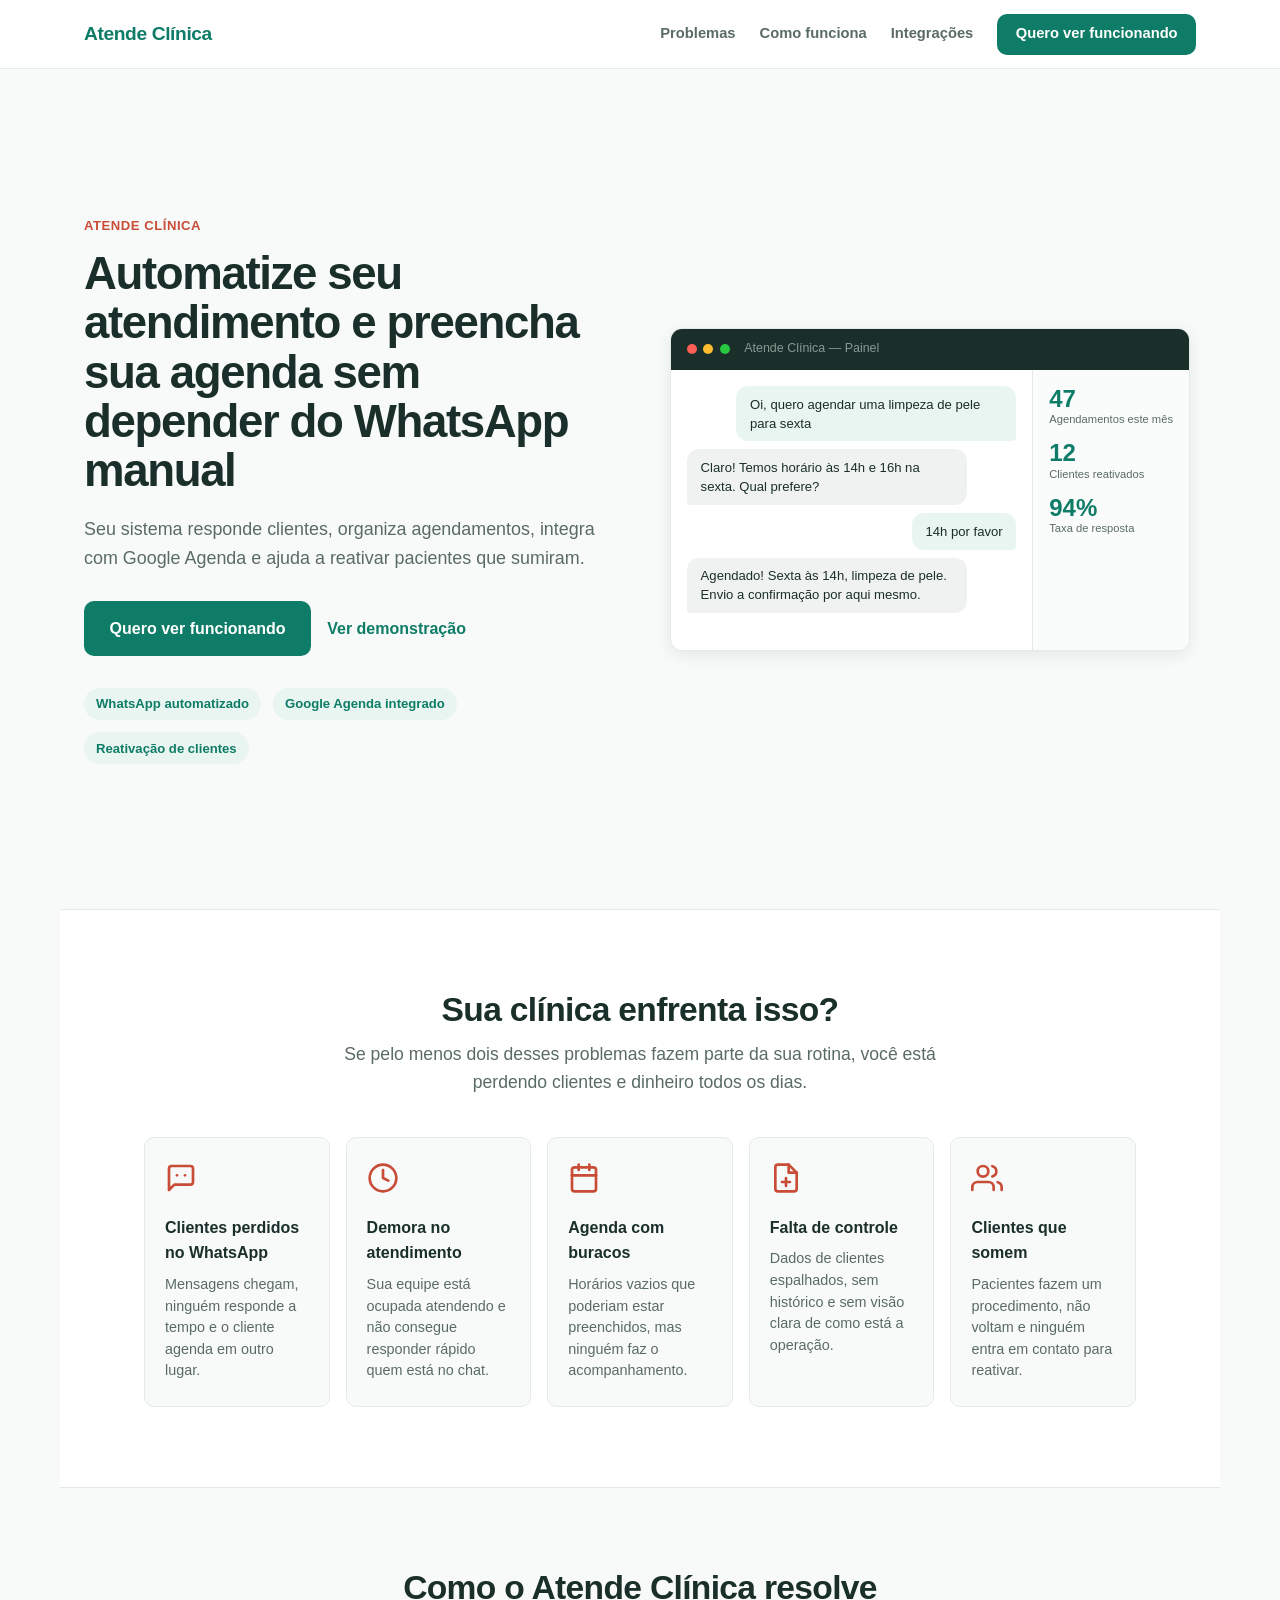
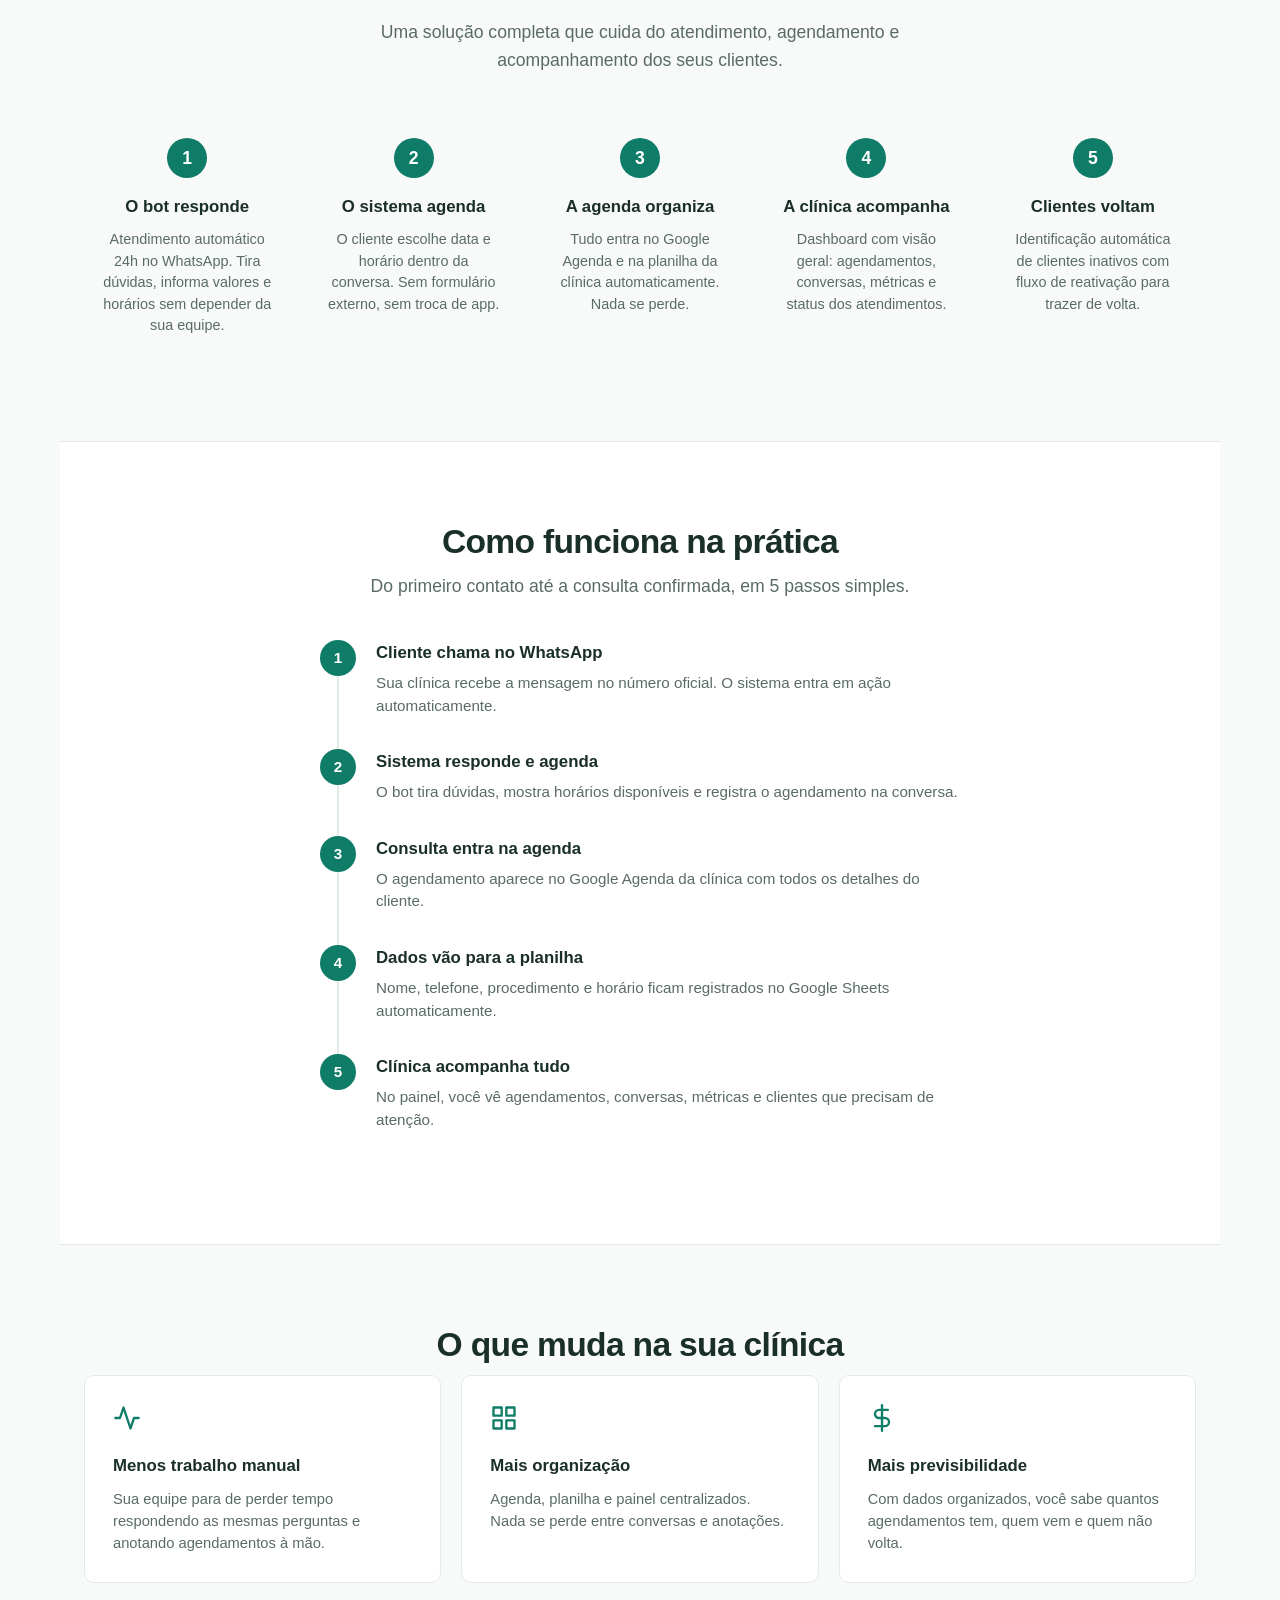
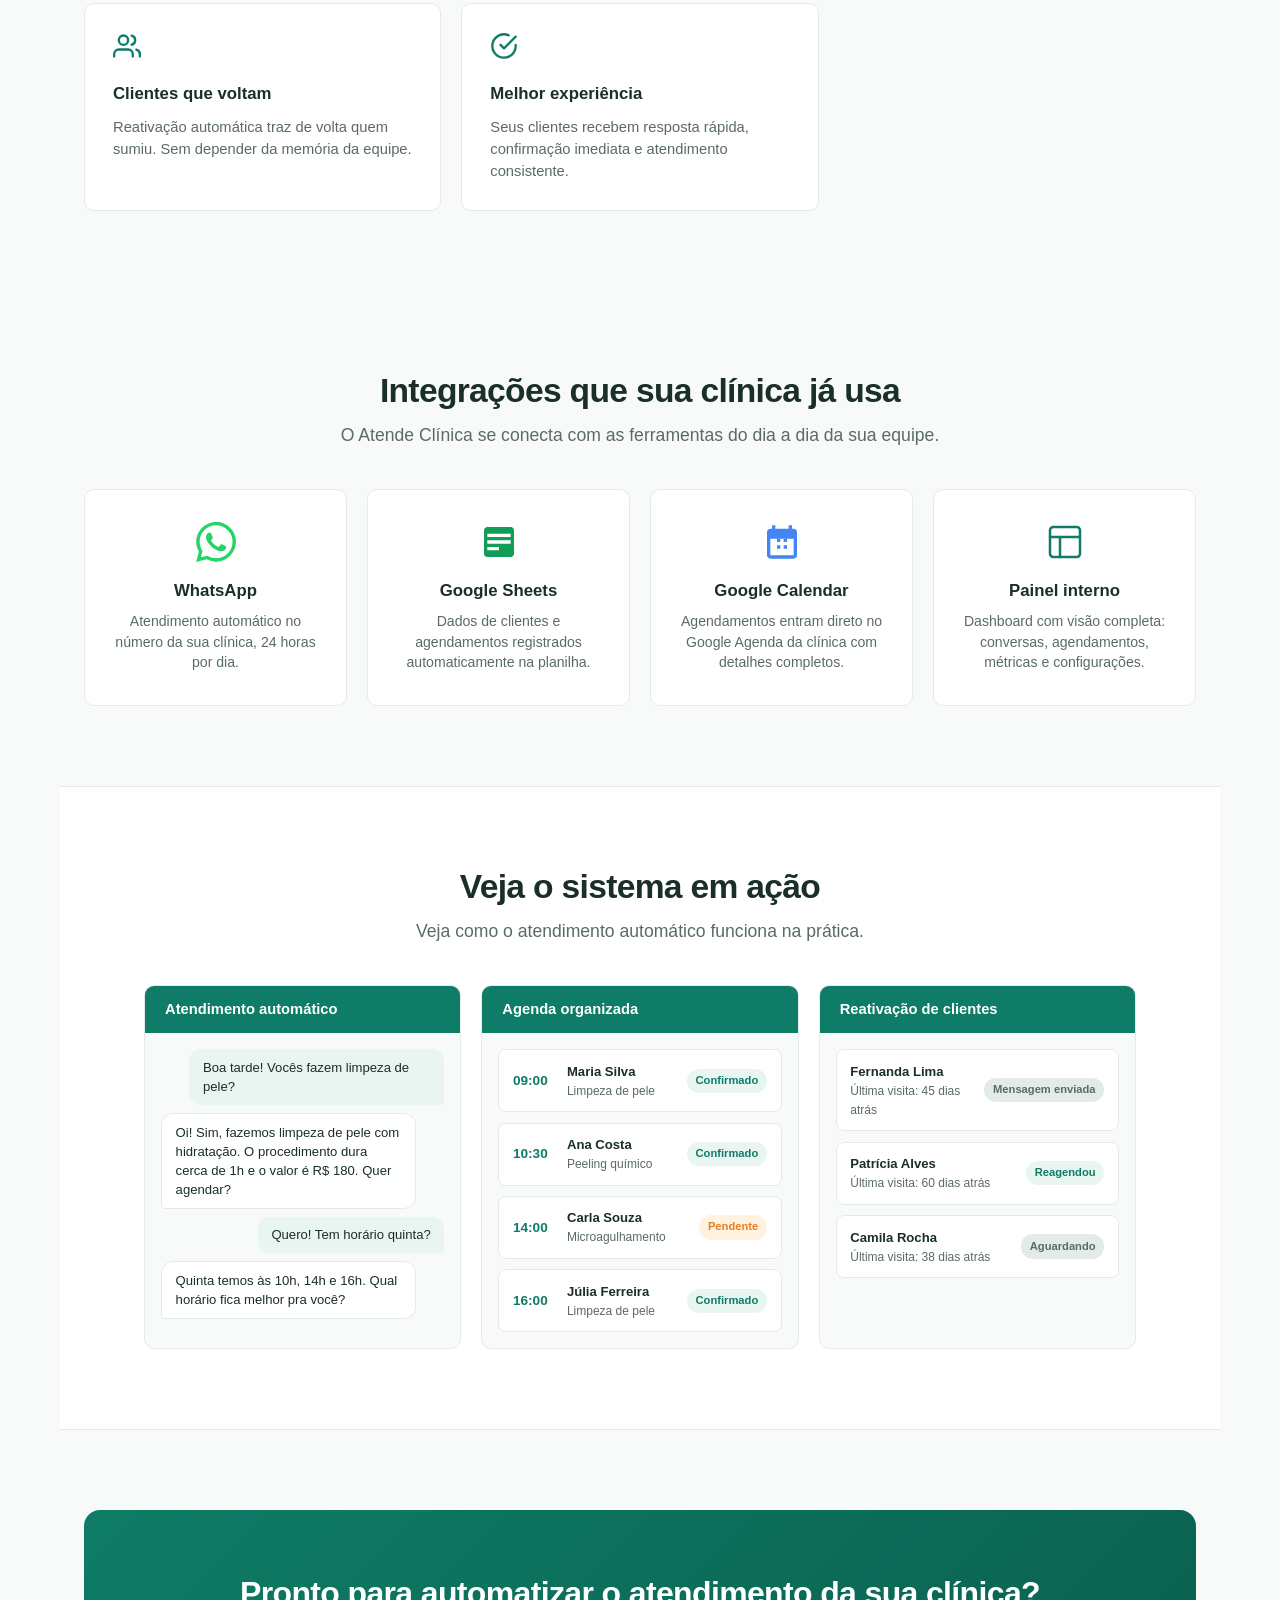
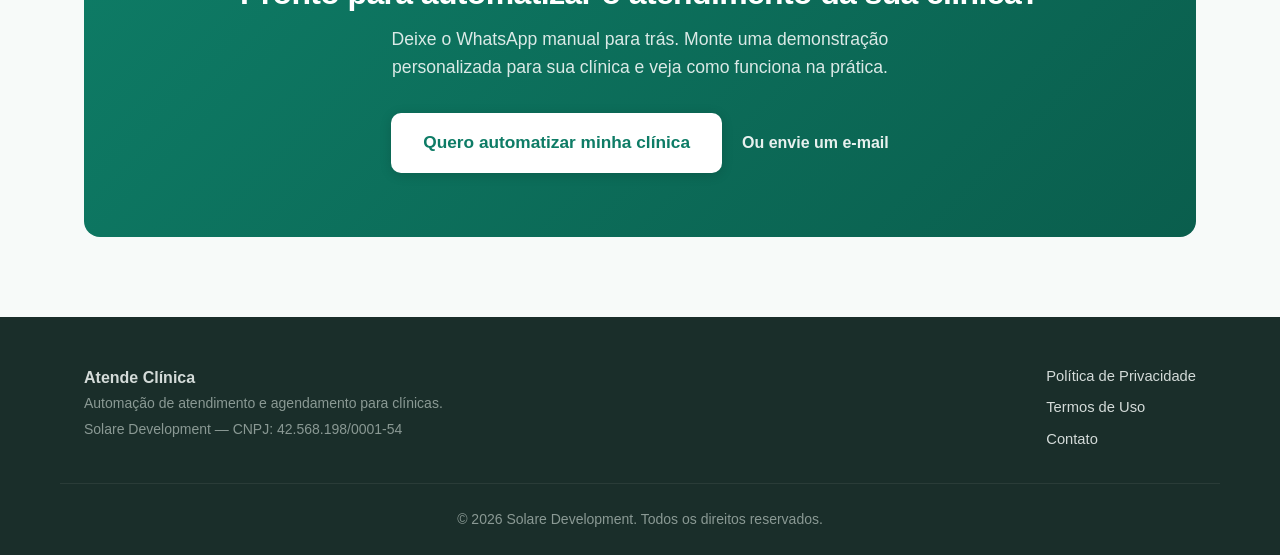
==== commit d3fd312f: "chore: restaura acentos e cedilhas na landing (pt-BR) Revisao geral de texto: adiciona acentos, til " ====
--- a/index.html
+++ b/index.html
@@ -3,18 +3,18 @@
 <head>
   <meta charset="UTF-8">
   <meta name="viewport" content="width=device-width, initial-scale=1.0">
-  <meta name="description" content="Atende Clinica: automacao de atendimento, agendamento e reativacao de clientes para clinicas. WhatsApp, Google Agenda e Google Sheets integrados.">
-  <title>Atende Clinica | Automacao de atendimento e agendamento para clinicas</title>
+  <meta name="description" content="Atende Clínica: automação de atendimento, agendamento e reativação de clientes para clínicas. WhatsApp, Google Agenda e Google Sheets integrados.">
+  <title>Atende Clínica | Automação de atendimento e agendamento para clínicas</title>
   <link rel="stylesheet" href="style.css">
 </head>
 <body>
   <header>
     <nav>
-      <div class="logo">Atende Clinica</div>
+      <div class="logo">Atende Clínica</div>
       <div class="nav-links">
         <a href="#problemas">Problemas</a>
         <a href="#como-funciona">Como funciona</a>
-        <a href="#integracoes">Integracoes</a>
+        <a href="#integracoes">Integrações</a>
         <a href="#contato" class="cta-nav">Quero ver funcionando</a>
       </div>
     </nav>
@@ -24,17 +24,17 @@
     <!-- HERO -->
     <section class="hero">
       <div class="hero-copy">
-        <p class="eyebrow">Atende Clinica</p>
+        <p class="eyebrow">Atende Clínica</p>
         <h1>Automatize seu atendimento e preencha sua agenda sem depender do WhatsApp manual</h1>
         <p class="subtitle">Seu sistema responde clientes, organiza agendamentos, integra com Google Agenda e ajuda a reativar pacientes que sumiram.</p>
         <div class="hero-actions">
           <a href="#contato" class="cta-primary">Quero ver funcionando</a>
-          <a href="#demo" class="cta-secondary">Ver demonstracao</a>
+          <a href="#demo" class="cta-secondary">Ver demonstração</a>
         </div>
         <div class="hero-proof">
           <span class="hero-proof-item">WhatsApp automatizado</span>
           <span class="hero-proof-item">Google Agenda integrado</span>
-          <span class="hero-proof-item">Reativacao de clientes</span>
+          <span class="hero-proof-item">Reativação de clientes</span>
         </div>
       </div>
       <div class="hero-visual">
@@ -43,19 +43,19 @@
             <span class="mockup-dot"></span>
             <span class="mockup-dot"></span>
             <span class="mockup-dot"></span>
-            <span class="mockup-title">Atende Clinica — Painel</span>
+            <span class="mockup-title">Atende Clínica — Painel</span>
           </div>
           <div class="mockup-body">
             <div class="mockup-chat">
               <div class="chat-bubble chat-client">Oi, quero agendar uma limpeza de pele para sexta</div>
-              <div class="chat-bubble chat-bot">Claro! Temos horario as 14h e 16h na sexta. Qual prefere?</div>
+              <div class="chat-bubble chat-bot">Claro! Temos horário às 14h e 16h na sexta. Qual prefere?</div>
               <div class="chat-bubble chat-client">14h por favor</div>
-              <div class="chat-bubble chat-bot">Agendado! Sexta as 14h, limpeza de pele. Envio a confirmacao por aqui mesmo.</div>
+              <div class="chat-bubble chat-bot">Agendado! Sexta às 14h, limpeza de pele. Envio a confirmação por aqui mesmo.</div>
             </div>
             <div class="mockup-sidebar">
               <div class="mockup-stat">
                 <span class="stat-number">47</span>
-                <span class="stat-label">Agendamentos este mes</span>
+                <span class="stat-label">Agendamentos este mês</span>
               </div>
               <div class="mockup-stat">
                 <span class="stat-number">12</span>
@@ -73,84 +73,84 @@
 
     <!-- PROBLEMAS -->
     <section class="problems" id="problemas">
-      <h2>Sua clinica enfrenta isso?</h2>
-      <p class="section-subtitle">Se pelo menos dois desses problemas fazem parte da sua rotina, voce esta perdendo clientes e dinheiro todos os dias.</p>
+      <h2>Sua clínica enfrenta isso?</h2>
+      <p class="section-subtitle">Se pelo menos dois desses problemas fazem parte da sua rotina, você está perdendo clientes e dinheiro todos os dias.</p>
       <div class="grid-5">
         <article class="problem-card">
           <div class="problem-icon">
             <svg width="32" height="32" viewBox="0 0 24 24" fill="none" stroke="currentColor" stroke-width="2" stroke-linecap="round" stroke-linejoin="round"><path d="M21 15a2 2 0 0 1-2 2H7l-4 4V5a2 2 0 0 1 2-2h14a2 2 0 0 1 2 2z"/><line x1="9" y1="10" x2="9" y2="10"/><line x1="15" y1="10" x2="15" y2="10"/></svg>
           </div>
           <h3>Clientes perdidos no WhatsApp</h3>
-          <p>Mensagens chegam, ninguem responde a tempo e o cliente agenda em outro lugar.</p>
+          <p>Mensagens chegam, ninguém responde a tempo e o cliente agenda em outro lugar.</p>
         </article>
         <article class="problem-card">
           <div class="problem-icon">
             <svg width="32" height="32" viewBox="0 0 24 24" fill="none" stroke="currentColor" stroke-width="2" stroke-linecap="round" stroke-linejoin="round"><circle cx="12" cy="12" r="10"/><polyline points="12 6 12 12 16 14"/></svg>
           </div>
           <h3>Demora no atendimento</h3>
-          <p>Sua equipe esta ocupada atendendo e nao consegue responder rapido quem esta no chat.</p>
+          <p>Sua equipe está ocupada atendendo e não consegue responder rápido quem está no chat.</p>
         </article>
         <article class="problem-card">
           <div class="problem-icon">
             <svg width="32" height="32" viewBox="0 0 24 24" fill="none" stroke="currentColor" stroke-width="2" stroke-linecap="round" stroke-linejoin="round"><rect x="3" y="4" width="18" height="18" rx="2" ry="2"/><line x1="16" y1="2" x2="16" y2="6"/><line x1="8" y1="2" x2="8" y2="6"/><line x1="3" y1="10" x2="21" y2="10"/></svg>
           </div>
           <h3>Agenda com buracos</h3>
-          <p>Horarios vazios que poderiam estar preenchidos, mas ninguem faz o acompanhamento.</p>
+          <p>Horários vazios que poderiam estar preenchidos, mas ninguém faz o acompanhamento.</p>
         </article>
         <article class="problem-card">
           <div class="problem-icon">
             <svg width="32" height="32" viewBox="0 0 24 24" fill="none" stroke="currentColor" stroke-width="2" stroke-linecap="round" stroke-linejoin="round"><path d="M14 2H6a2 2 0 0 0-2 2v16a2 2 0 0 0 2 2h12a2 2 0 0 0 2-2V8z"/><polyline points="14 2 14 8 20 8"/><line x1="12" y1="18" x2="12" y2="12"/><line x1="9" y1="15" x2="15" y2="15"/></svg>
           </div>
           <h3>Falta de controle</h3>
-          <p>Dados de clientes espalhados, sem historico e sem visao clara de como esta a operacao.</p>
+          <p>Dados de clientes espalhados, sem histórico e sem visão clara de como está a operação.</p>
         </article>
         <article class="problem-card">
           <div class="problem-icon">
             <svg width="32" height="32" viewBox="0 0 24 24" fill="none" stroke="currentColor" stroke-width="2" stroke-linecap="round" stroke-linejoin="round"><path d="M17 21v-2a4 4 0 0 0-4-4H5a4 4 0 0 0-4 4v2"/><circle cx="9" cy="7" r="4"/><path d="M23 21v-2a4 4 0 0 0-3-3.87"/><path d="M16 3.13a4 4 0 0 1 0 7.75"/></svg>
           </div>
           <h3>Clientes que somem</h3>
-          <p>Pacientes fazem um procedimento, nao voltam e ninguem entra em contato para reativar.</p>
-        </article>
-      </div>
-    </section>
-
-    <!-- SOLUCAO -->
+          <p>Pacientes fazem um procedimento, não voltam e ninguém entra em contato para reativar.</p>
+        </article>
+      </div>
+    </section>
+
+    <!-- SOLUÇÃO -->
     <section class="solution">
-      <h2>Como o Atende Clinica resolve</h2>
-      <p class="section-subtitle">Uma solucao completa que cuida do atendimento, agendamento e acompanhamento dos seus clientes.</p>
+      <h2>Como o Atende Clínica resolve</h2>
+      <p class="section-subtitle">Uma solução completa que cuida do atendimento, agendamento e acompanhamento dos seus clientes.</p>
       <div class="solution-grid">
         <div class="solution-item">
           <div class="solution-number">1</div>
           <h3>O bot responde</h3>
-          <p>Atendimento automatico 24h no WhatsApp. Tira duvidas, informa valores e horarios sem depender da sua equipe.</p>
+          <p>Atendimento automático 24h no WhatsApp. Tira dúvidas, informa valores e horários sem depender da sua equipe.</p>
         </div>
         <div class="solution-item">
           <div class="solution-number">2</div>
           <h3>O sistema agenda</h3>
-          <p>O cliente escolhe data e horario dentro da conversa. Sem formulario externo, sem troca de app.</p>
+          <p>O cliente escolhe data e horário dentro da conversa. Sem formulário externo, sem troca de app.</p>
         </div>
         <div class="solution-item">
           <div class="solution-number">3</div>
           <h3>A agenda organiza</h3>
-          <p>Tudo entra no Google Agenda e na planilha da clinica automaticamente. Nada se perde.</p>
+          <p>Tudo entra no Google Agenda e na planilha da clínica automaticamente. Nada se perde.</p>
         </div>
         <div class="solution-item">
           <div class="solution-number">4</div>
-          <h3>A clinica acompanha</h3>
-          <p>Dashboard com visao geral: agendamentos, conversas, metricas e status dos atendimentos.</p>
+          <h3>A clínica acompanha</h3>
+          <p>Dashboard com visão geral: agendamentos, conversas, métricas e status dos atendimentos.</p>
         </div>
         <div class="solution-item">
           <div class="solution-number">5</div>
           <h3>Clientes voltam</h3>
-          <p>Identificacao automatica de clientes inativos com fluxo de reativacao para trazer de volta.</p>
+          <p>Identificação automática de clientes inativos com fluxo de reativação para trazer de volta.</p>
         </div>
       </div>
     </section>
 
     <!-- COMO FUNCIONA -->
     <section class="how" id="como-funciona">
-      <h2>Como funciona na pratica</h2>
-      <p class="section-subtitle">Do primeiro contato ate a consulta confirmada, em 5 passos simples.</p>
+      <h2>Como funciona na prática</h2>
+      <p class="section-subtitle">Do primeiro contato até a consulta confirmada, em 5 passos simples.</p>
       <div class="steps">
         <div class="step">
           <div class="step-indicator">
@@ -159,7 +159,7 @@
           </div>
           <div class="step-content">
             <h3>Cliente chama no WhatsApp</h3>
-            <p>Sua clinica recebe a mensagem no numero oficial. O sistema entra em acao automaticamente.</p>
+            <p>Sua clínica recebe a mensagem no número oficial. O sistema entra em ação automaticamente.</p>
           </div>
         </div>
         <div class="step">
@@ -169,7 +169,7 @@
           </div>
           <div class="step-content">
             <h3>Sistema responde e agenda</h3>
-            <p>O bot tira duvidas, mostra horarios disponiveis e registra o agendamento na conversa.</p>
+            <p>O bot tira dúvidas, mostra horários disponíveis e registra o agendamento na conversa.</p>
           </div>
         </div>
         <div class="step">
@@ -179,7 +179,7 @@
           </div>
           <div class="step-content">
             <h3>Consulta entra na agenda</h3>
-            <p>O agendamento aparece no Google Agenda da clinica com todos os detalhes do cliente.</p>
+            <p>O agendamento aparece no Google Agenda da clínica com todos os detalhes do cliente.</p>
           </div>
         </div>
         <div class="step">
@@ -188,8 +188,8 @@
             <div class="step-line"></div>
           </div>
           <div class="step-content">
-            <h3>Dados vao para a planilha</h3>
-            <p>Nome, telefone, procedimento e horario ficam registrados no Google Sheets automaticamente.</p>
+            <h3>Dados vão para a planilha</h3>
+            <p>Nome, telefone, procedimento e horário ficam registrados no Google Sheets automaticamente.</p>
           </div>
         </div>
         <div class="step">
@@ -197,66 +197,66 @@
             <span class="step-number">5</span>
           </div>
           <div class="step-content">
-            <h3>Clinica acompanha tudo</h3>
-            <p>No painel, voce ve agendamentos, conversas, metricas e clientes que precisam de atencao.</p>
-          </div>
-        </div>
-      </div>
-    </section>
-
-    <!-- BENEFICIOS -->
+            <h3>Clínica acompanha tudo</h3>
+            <p>No painel, você vê agendamentos, conversas, métricas e clientes que precisam de atenção.</p>
+          </div>
+        </div>
+      </div>
+    </section>
+
+    <!-- BENEFÍCIOS -->
     <section class="benefits">
-      <h2>O que muda na sua clinica</h2>
+      <h2>O que muda na sua clínica</h2>
       <div class="benefits-grid">
         <article class="benefit-card">
           <div class="benefit-icon">
             <svg width="28" height="28" viewBox="0 0 24 24" fill="none" stroke="currentColor" stroke-width="2" stroke-linecap="round" stroke-linejoin="round"><polyline points="22 12 18 12 15 21 9 3 6 12 2 12"/></svg>
           </div>
           <h3>Menos trabalho manual</h3>
-          <p>Sua equipe para de perder tempo respondendo as mesmas perguntas e anotando agendamentos a mao.</p>
+          <p>Sua equipe para de perder tempo respondendo as mesmas perguntas e anotando agendamentos à mão.</p>
         </article>
         <article class="benefit-card">
           <div class="benefit-icon">
             <svg width="28" height="28" viewBox="0 0 24 24" fill="none" stroke="currentColor" stroke-width="2" stroke-linecap="round" stroke-linejoin="round"><rect x="3" y="3" width="7" height="7"/><rect x="14" y="3" width="7" height="7"/><rect x="14" y="14" width="7" height="7"/><rect x="3" y="14" width="7" height="7"/></svg>
           </div>
-          <h3>Mais organizacao</h3>
-          <p>Agenda, planilha e painel centralizados. Nada se perde entre conversas e anotacoes.</p>
+          <h3>Mais organização</h3>
+          <p>Agenda, planilha e painel centralizados. Nada se perde entre conversas e anotações.</p>
         </article>
         <article class="benefit-card">
           <div class="benefit-icon">
             <svg width="28" height="28" viewBox="0 0 24 24" fill="none" stroke="currentColor" stroke-width="2" stroke-linecap="round" stroke-linejoin="round"><line x1="12" y1="1" x2="12" y2="23"/><path d="M17 5H9.5a3.5 3.5 0 0 0 0 7h5a3.5 3.5 0 0 1 0 7H6"/></svg>
           </div>
           <h3>Mais previsibilidade</h3>
-          <p>Com dados organizados, voce sabe quantos agendamentos tem, quem vem e quem nao volta.</p>
+          <p>Com dados organizados, você sabe quantos agendamentos tem, quem vem e quem não volta.</p>
         </article>
         <article class="benefit-card">
           <div class="benefit-icon">
             <svg width="28" height="28" viewBox="0 0 24 24" fill="none" stroke="currentColor" stroke-width="2" stroke-linecap="round" stroke-linejoin="round"><path d="M17 21v-2a4 4 0 0 0-4-4H5a4 4 0 0 0-4 4v2"/><circle cx="9" cy="7" r="4"/><path d="M23 21v-2a4 4 0 0 0-3-3.87"/><path d="M16 3.13a4 4 0 0 1 0 7.75"/></svg>
           </div>
           <h3>Clientes que voltam</h3>
-          <p>Reativacao automatica traz de volta quem sumiu. Sem depender da memoria da equipe.</p>
+          <p>Reativação automática traz de volta quem sumiu. Sem depender da memória da equipe.</p>
         </article>
         <article class="benefit-card">
           <div class="benefit-icon">
             <svg width="28" height="28" viewBox="0 0 24 24" fill="none" stroke="currentColor" stroke-width="2" stroke-linecap="round" stroke-linejoin="round"><path d="M22 11.08V12a10 10 0 1 1-5.93-9.14"/><polyline points="22 4 12 14.01 9 11.01"/></svg>
           </div>
-          <h3>Melhor experiencia</h3>
-          <p>Seus clientes recebem resposta rapida, confirmacao imediata e atendimento consistente.</p>
-        </article>
-      </div>
-    </section>
-
-    <!-- INTEGRACOES -->
+          <h3>Melhor experiência</h3>
+          <p>Seus clientes recebem resposta rápida, confirmação imediata e atendimento consistente.</p>
+        </article>
+      </div>
+    </section>
+
+    <!-- INTEGRAÇÕES -->
     <section class="integrations" id="integracoes">
-      <h2>Integracoes que sua clinica ja usa</h2>
-      <p class="section-subtitle">O Atende Clinica se conecta com as ferramentas do dia a dia da sua equipe.</p>
+      <h2>Integrações que sua clínica já usa</h2>
+      <p class="section-subtitle">O Atende Clínica se conecta com as ferramentas do dia a dia da sua equipe.</p>
       <div class="integrations-grid">
         <div class="integration-card">
           <div class="integration-icon">
             <svg width="40" height="40" viewBox="0 0 24 24" fill="#25D366"><path d="M17.472 14.382c-.297-.149-1.758-.867-2.03-.967-.273-.099-.471-.148-.67.15-.197.297-.767.966-.94 1.164-.173.199-.347.223-.644.075-.297-.15-1.255-.463-2.39-1.475-.883-.788-1.48-1.761-1.653-2.059-.173-.297-.018-.458.13-.606.134-.133.298-.347.446-.52.149-.174.198-.298.298-.497.099-.198.05-.371-.025-.52-.075-.149-.669-1.612-.916-2.207-.242-.579-.487-.5-.669-.51-.173-.008-.371-.01-.57-.01-.198 0-.52.074-.792.372-.272.297-1.04 1.016-1.04 2.479 0 1.462 1.065 2.875 1.213 3.074.149.198 2.096 3.2 5.077 4.487.709.306 1.262.489 1.694.625.712.227 1.36.195 1.871.118.571-.085 1.758-.719 2.006-1.413.248-.694.248-1.289.173-1.413-.074-.124-.272-.198-.57-.347m-5.421 7.403h-.004a9.87 9.87 0 01-5.031-1.378l-.361-.214-3.741.982.998-3.648-.235-.374a9.86 9.86 0 01-1.51-5.26c.001-5.45 4.436-9.884 9.888-9.884 2.64 0 5.122 1.03 6.988 2.898a9.825 9.825 0 012.893 6.994c-.003 5.45-4.437 9.884-9.885 9.884m8.413-18.297A11.815 11.815 0 0012.05 0C5.495 0 .16 5.335.157 11.892c0 2.096.547 4.142 1.588 5.945L.057 24l6.305-1.654a11.882 11.882 0 005.683 1.448h.005c6.554 0 11.89-5.335 11.893-11.893a11.821 11.821 0 00-3.48-8.413z"/></svg>
           </div>
           <h3>WhatsApp</h3>
-          <p>Atendimento automatico no numero da sua clinica, 24 horas por dia.</p>
+          <p>Atendimento automático no número da sua clínica, 24 horas por dia.</p>
         </div>
         <div class="integration-card">
           <div class="integration-icon">
@@ -270,31 +270,31 @@
             <svg width="40" height="40" viewBox="0 0 24 24"><path fill="#4285F4" d="M19 4h-1V2h-2v2H8V2H6v2H5c-1.1 0-2 .9-2 2v14c0 1.1.9 2 2 2h14c1.1 0 2-.9 2-2V6c0-1.1-.9-2-2-2zm0 16H5V10h14v10z"/><path fill="#4285F4" d="M9 14h2v2H9zm4 0h2v2h-2zm-4-4h2v2H9zm4 0h2v2h-2z"/></svg>
           </div>
           <h3>Google Calendar</h3>
-          <p>Agendamentos entram direto no Google Agenda da clinica com detalhes completos.</p>
+          <p>Agendamentos entram direto no Google Agenda da clínica com detalhes completos.</p>
         </div>
         <div class="integration-card">
           <div class="integration-icon">
             <svg width="40" height="40" viewBox="0 0 24 24" fill="none" stroke="#0e7c66" stroke-width="1.5" stroke-linecap="round" stroke-linejoin="round"><rect x="3" y="3" width="18" height="18" rx="2"/><path d="M3 9h18"/><path d="M9 21V9"/></svg>
           </div>
           <h3>Painel interno</h3>
-          <p>Dashboard com visao completa: conversas, agendamentos, metricas e configuracoes.</p>
+          <p>Dashboard com visão completa: conversas, agendamentos, métricas e configurações.</p>
         </div>
       </div>
     </section>
 
     <!-- DEMO / PROVA -->
     <section class="demo-section" id="demo">
-      <h2>Veja o sistema em acao</h2>
-      <p class="section-subtitle">Veja como o atendimento automatico funciona na pratica.</p>
+      <h2>Veja o sistema em ação</h2>
+      <p class="section-subtitle">Veja como o atendimento automático funciona na prática.</p>
       <div class="demo-grid">
         <div class="demo-card">
-          <div class="demo-card-header">Atendimento automatico</div>
+          <div class="demo-card-header">Atendimento automático</div>
           <div class="demo-card-body">
             <div class="demo-chat">
-              <div class="demo-msg demo-msg-client">Boa tarde! Vocces fazem limpeza de pele?</div>
-              <div class="demo-msg demo-msg-bot">Oi! Sim, fazemos limpeza de pele com hidratacao. O procedimento dura cerca de 1h e o valor e R$180. Quer agendar?</div>
-              <div class="demo-msg demo-msg-client">Quero! Tem horario quinta?</div>
-              <div class="demo-msg demo-msg-bot">Quinta temos as 10h, 14h e 16h. Qual horario fica melhor pra voce?</div>
+              <div class="demo-msg demo-msg-client">Boa tarde! Vocês fazem limpeza de pele?</div>
+              <div class="demo-msg demo-msg-bot">Oi! Sim, fazemos limpeza de pele com hidratação. O procedimento dura cerca de 1h e o valor é R$ 180. Quer agendar?</div>
+              <div class="demo-msg demo-msg-client">Quero! Tem horário quinta?</div>
+              <div class="demo-msg demo-msg-bot">Quinta temos às 10h, 14h e 16h. Qual horário fica melhor pra você?</div>
             </div>
           </div>
         </div>
@@ -314,7 +314,7 @@
                 <span class="agenda-time">10:30</span>
                 <div class="agenda-detail">
                   <strong>Ana Costa</strong>
-                  <span>Peeling quimico</span>
+                  <span>Peeling químico</span>
                 </div>
                 <span class="agenda-status confirmed">Confirmado</span>
               </div>
@@ -329,7 +329,7 @@
               <div class="agenda-item">
                 <span class="agenda-time">16:00</span>
                 <div class="agenda-detail">
-                  <strong>Julia Ferreira</strong>
+                  <strong>Júlia Ferreira</strong>
                   <span>Limpeza de pele</span>
                 </div>
                 <span class="agenda-status confirmed">Confirmado</span>
@@ -338,27 +338,27 @@
           </div>
         </div>
         <div class="demo-card">
-          <div class="demo-card-header">Reativacao de clientes</div>
+          <div class="demo-card-header">Reativação de clientes</div>
           <div class="demo-card-body">
             <div class="demo-reactivation">
               <div class="reactivation-item">
                 <div class="reactivation-info">
                   <strong>Fernanda Lima</strong>
-                  <span>Ultima visita: 45 dias atras</span>
+                  <span>Última visita: 45 dias atrás</span>
                 </div>
                 <span class="reactivation-badge">Mensagem enviada</span>
               </div>
               <div class="reactivation-item">
                 <div class="reactivation-info">
-                  <strong>Patricia Alves</strong>
-                  <span>Ultima visita: 60 dias atras</span>
+                  <strong>Patrícia Alves</strong>
+                  <span>Última visita: 60 dias atrás</span>
                 </div>
                 <span class="reactivation-badge success">Reagendou</span>
               </div>
               <div class="reactivation-item">
                 <div class="reactivation-info">
                   <strong>Camila Rocha</strong>
-                  <span>Ultima visita: 38 dias atras</span>
+                  <span>Última visita: 38 dias atrás</span>
                 </div>
                 <span class="reactivation-badge">Aguardando</span>
               </div>
@@ -371,11 +371,11 @@
     <!-- CTA FINAL -->
     <section id="contato" class="cta-final">
       <div class="cta-final-content">
-        <h2>Pronto para automatizar o atendimento da sua clinica?</h2>
-        <p>Deixe o WhatsApp manual para tras. Monte uma demonstracao personalizada para sua clinica e veja como funciona na pratica.</p>
+        <h2>Pronto para automatizar o atendimento da sua clínica?</h2>
+        <p>Deixe o WhatsApp manual para trás. Monte uma demonstração personalizada para sua clínica e veja como funciona na prática.</p>
         <div class="cta-final-actions">
-          <a href="https://wa.me/5544991464023?text=Oi%2C%20quero%20ver%20o%20Atende%20Clinica%20funcionando%20para%20minha%20cl%C3%ADnica" class="cta-primary cta-large">Quero automatizar minha clinica</a>
-          <a href="mailto:patricksilva08@hotmail.com" class="cta-secondary">Ou envie um email</a>
+          <a href="https://wa.me/5544991464023?text=Oi%2C%20quero%20ver%20o%20Atende%20Cl%C3%ADnica%20funcionando%20para%20minha%20cl%C3%ADnica" class="cta-primary cta-large">Quero automatizar minha clínica</a>
+          <a href="mailto:patricksilva08@hotmail.com" class="cta-secondary">Ou envie um e-mail</a>
         </div>
       </div>
     </section>
@@ -384,12 +384,12 @@
   <footer>
     <div class="footer-content">
       <div>
-        <strong>Atende Clinica</strong><br>
-        <span class="footer-tagline">Automacao de atendimento e agendamento para clinicas.</span><br>
+        <strong>Atende Clínica</strong><br>
+        <span class="footer-tagline">Automação de atendimento e agendamento para clínicas.</span><br>
         <span>Solare Development — CNPJ: 42.568.198/0001-54</span>
       </div>
       <div class="footer-links">
-        <a href="privacy.html">Politica de Privacidade</a>
+        <a href="privacy.html">Política de Privacidade</a>
         <a href="terms.html">Termos de Uso</a>
         <a href="mailto:patricksilva08@hotmail.com">Contato</a>
       </div>
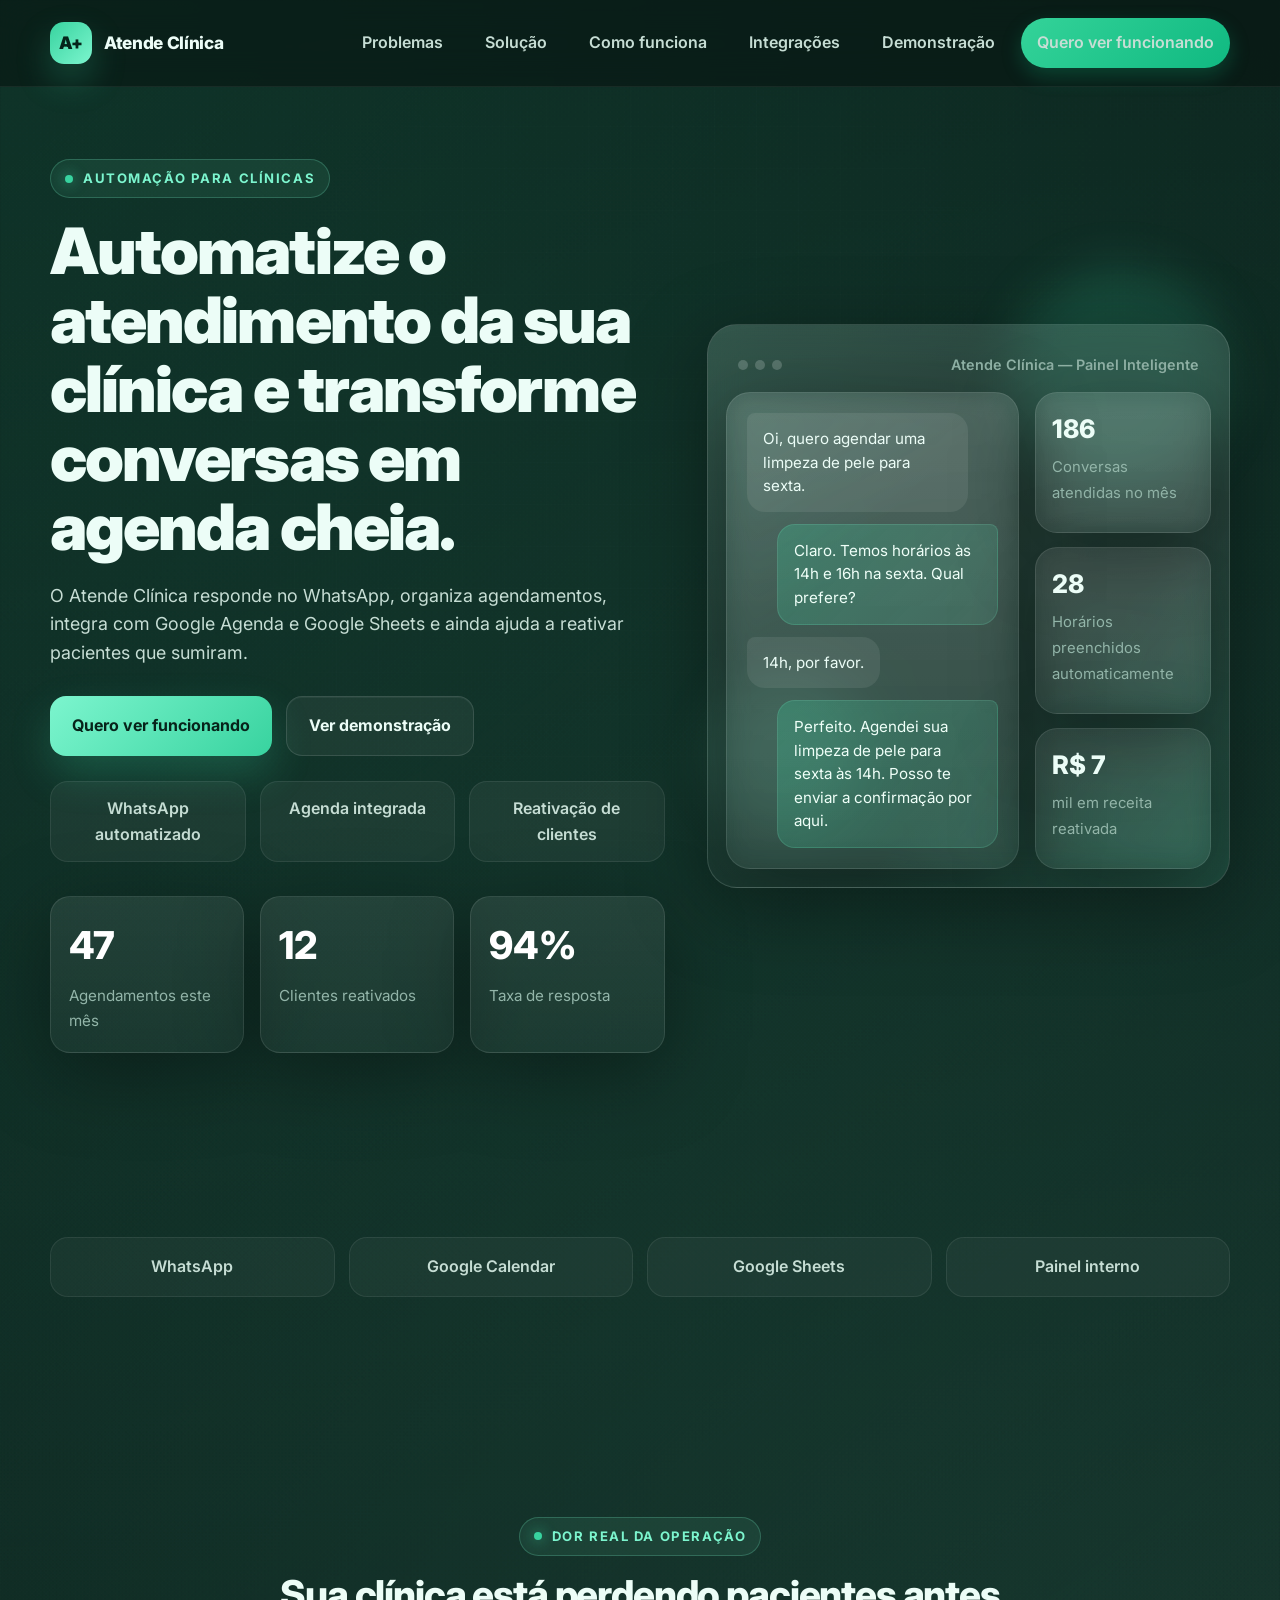
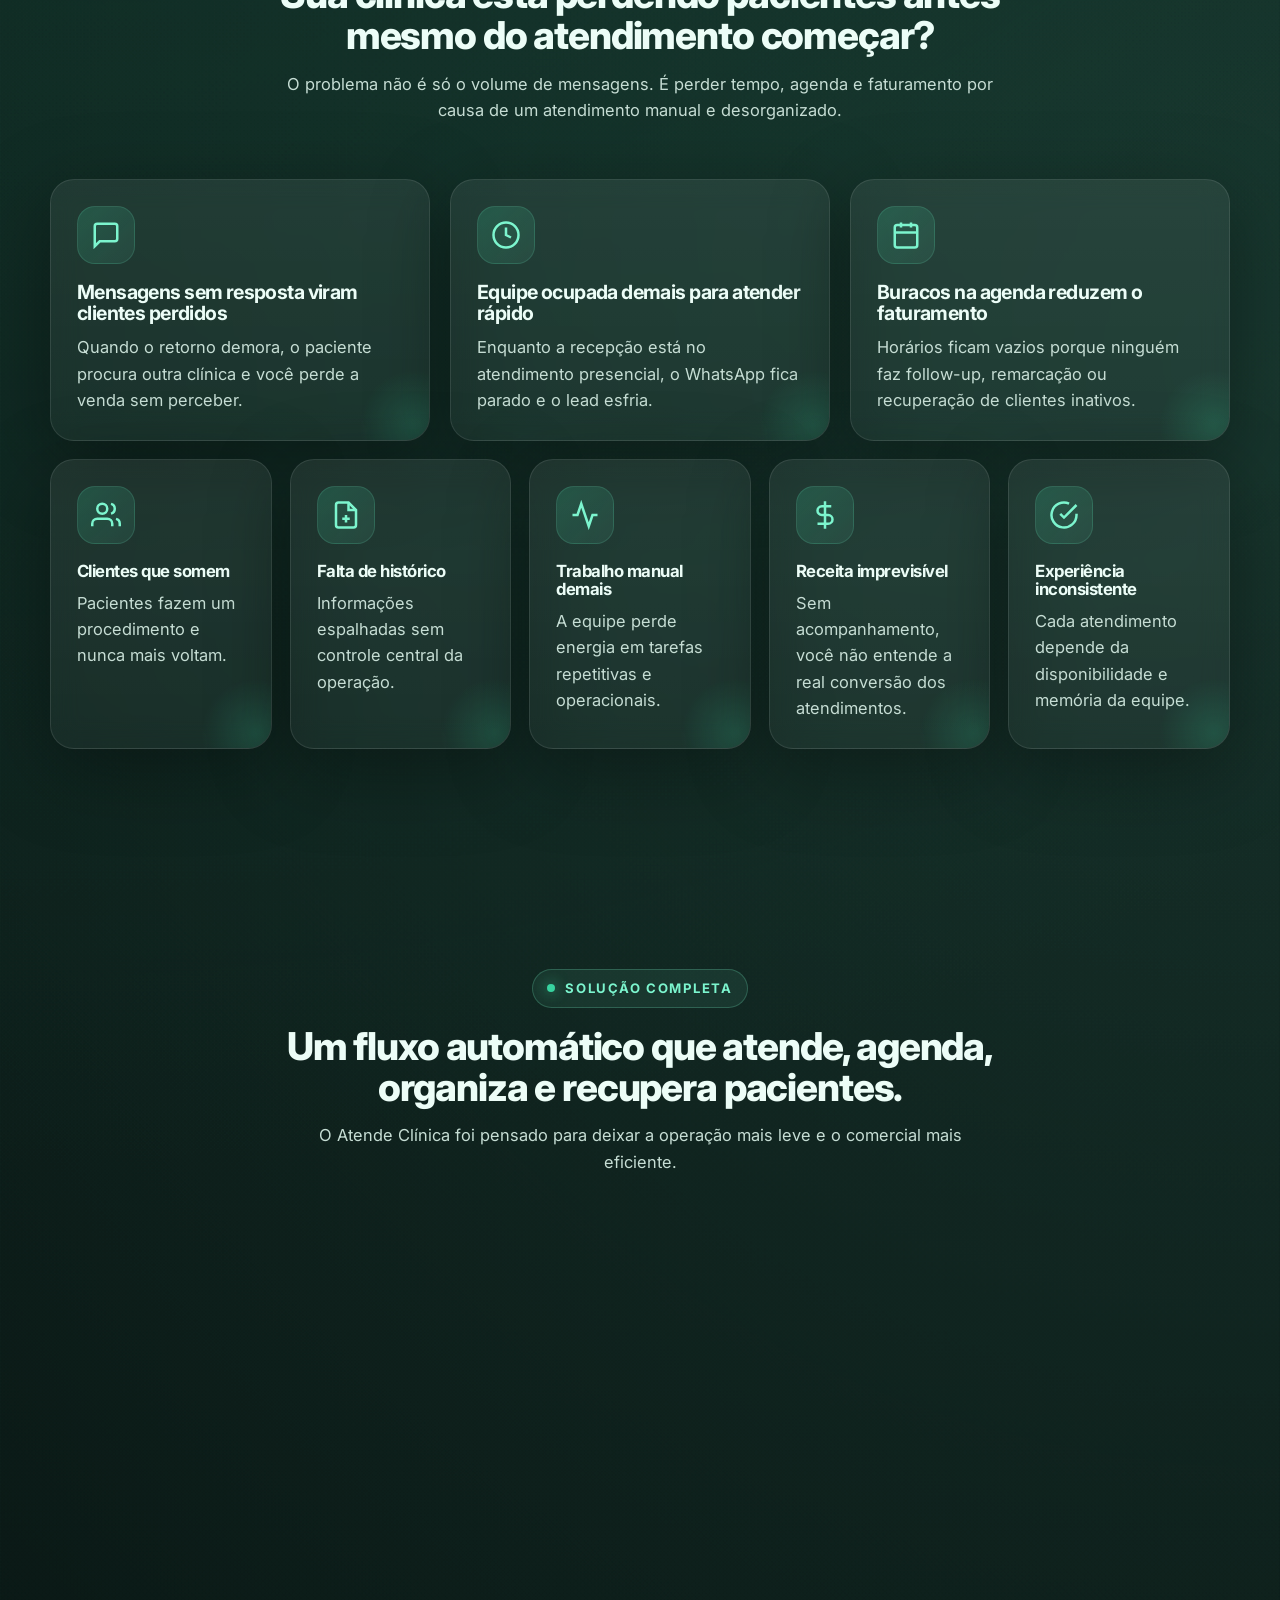
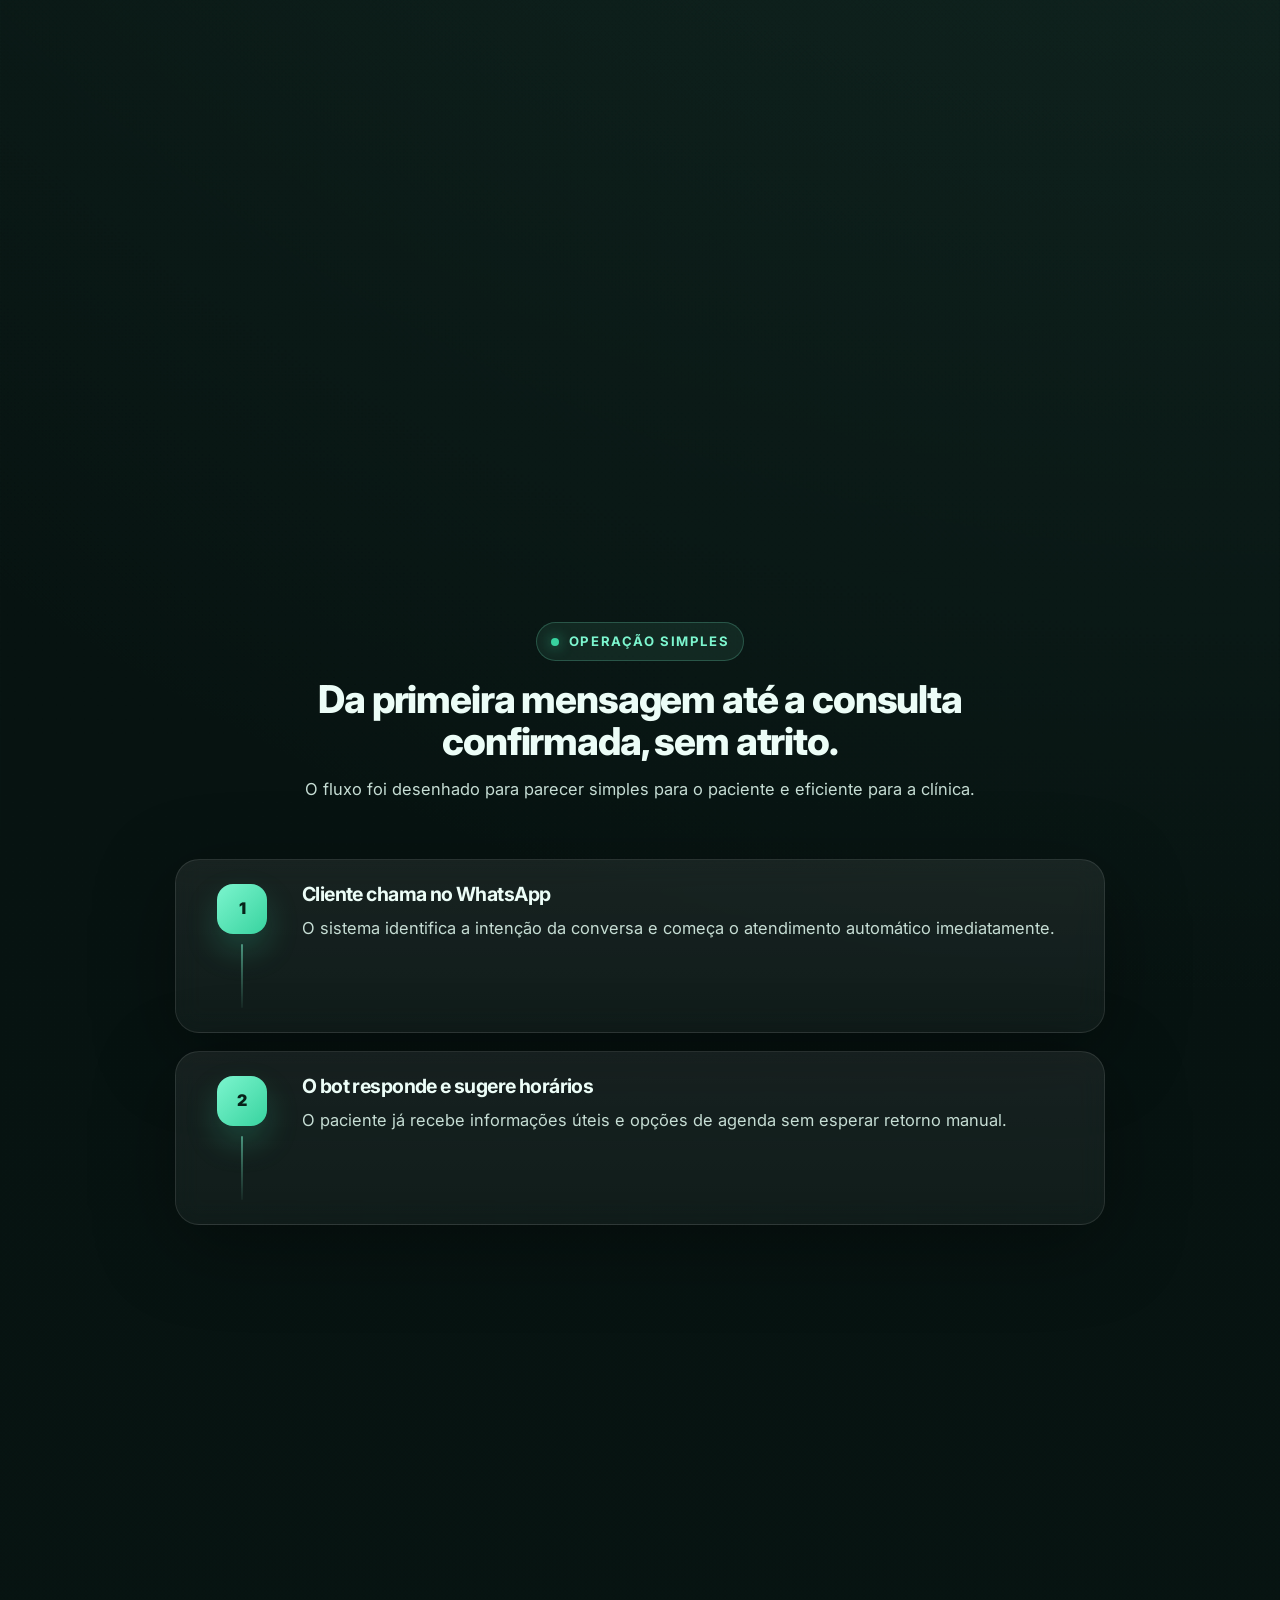
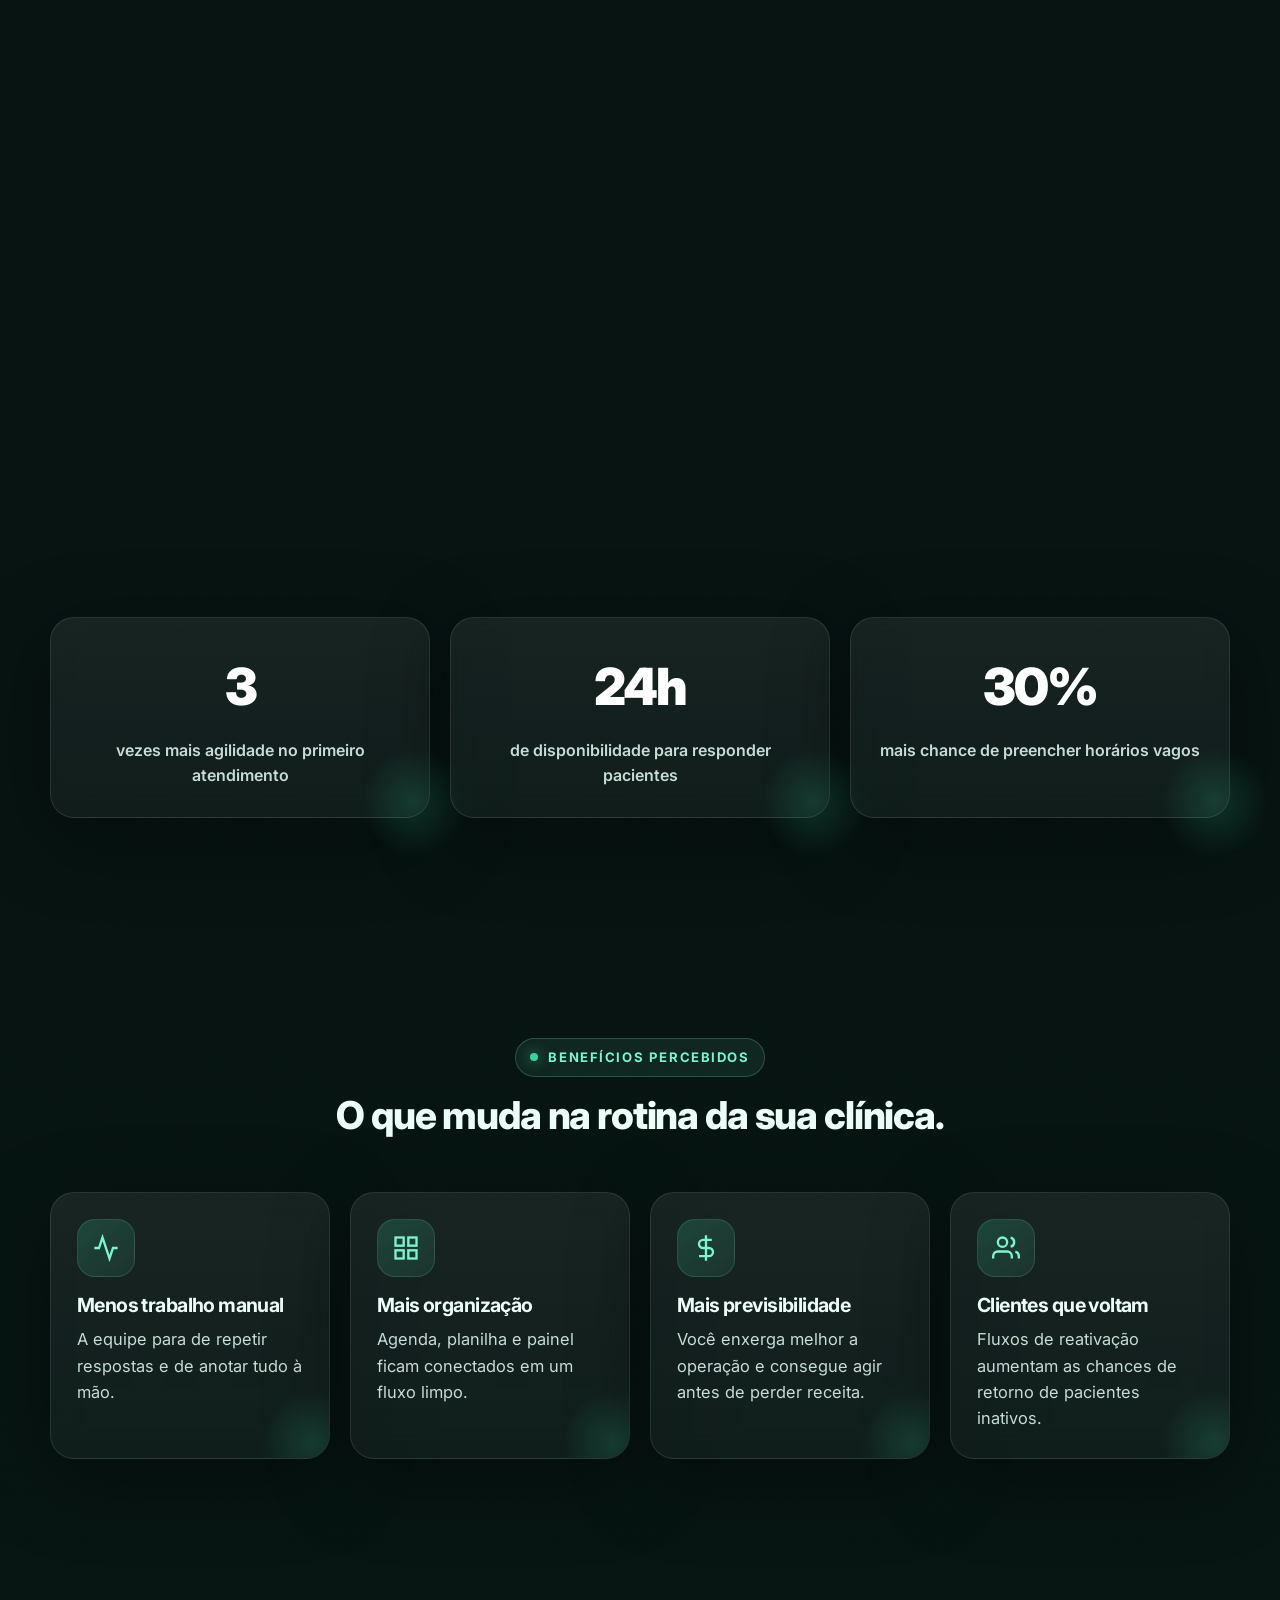
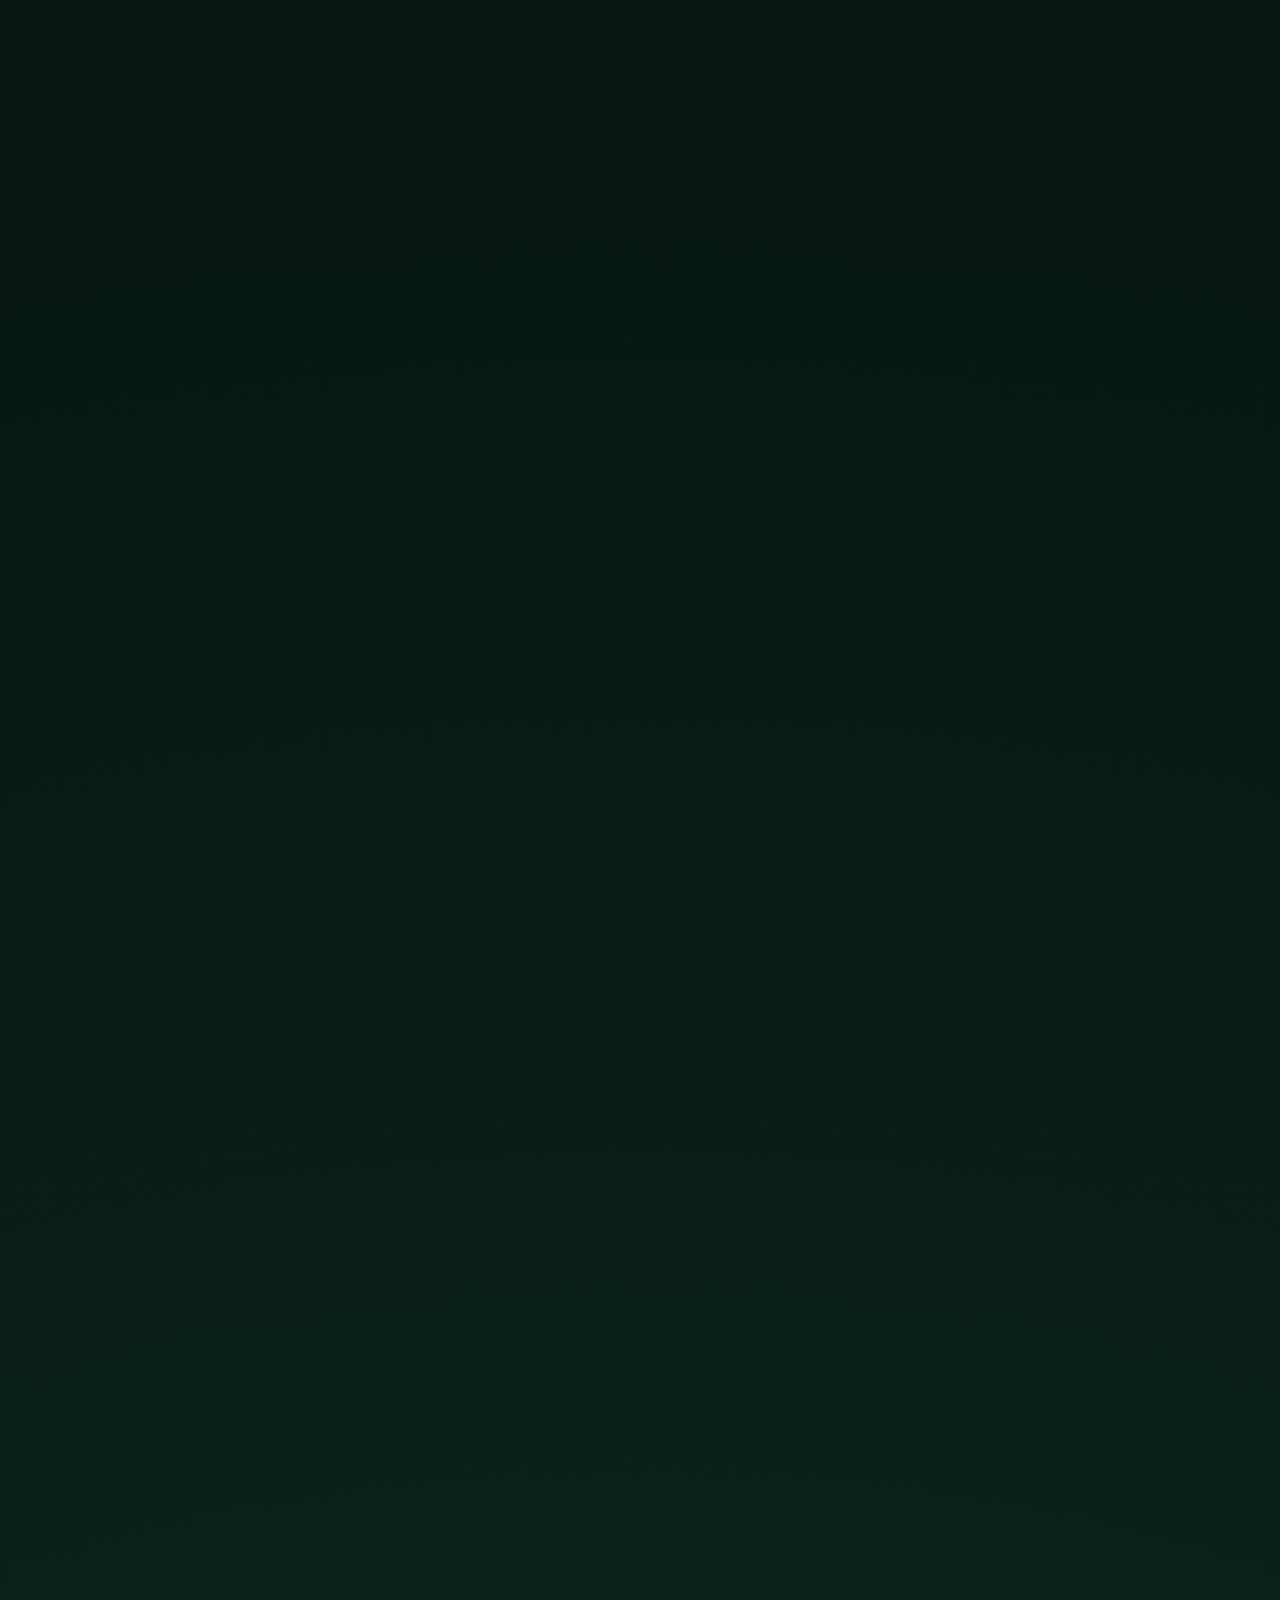
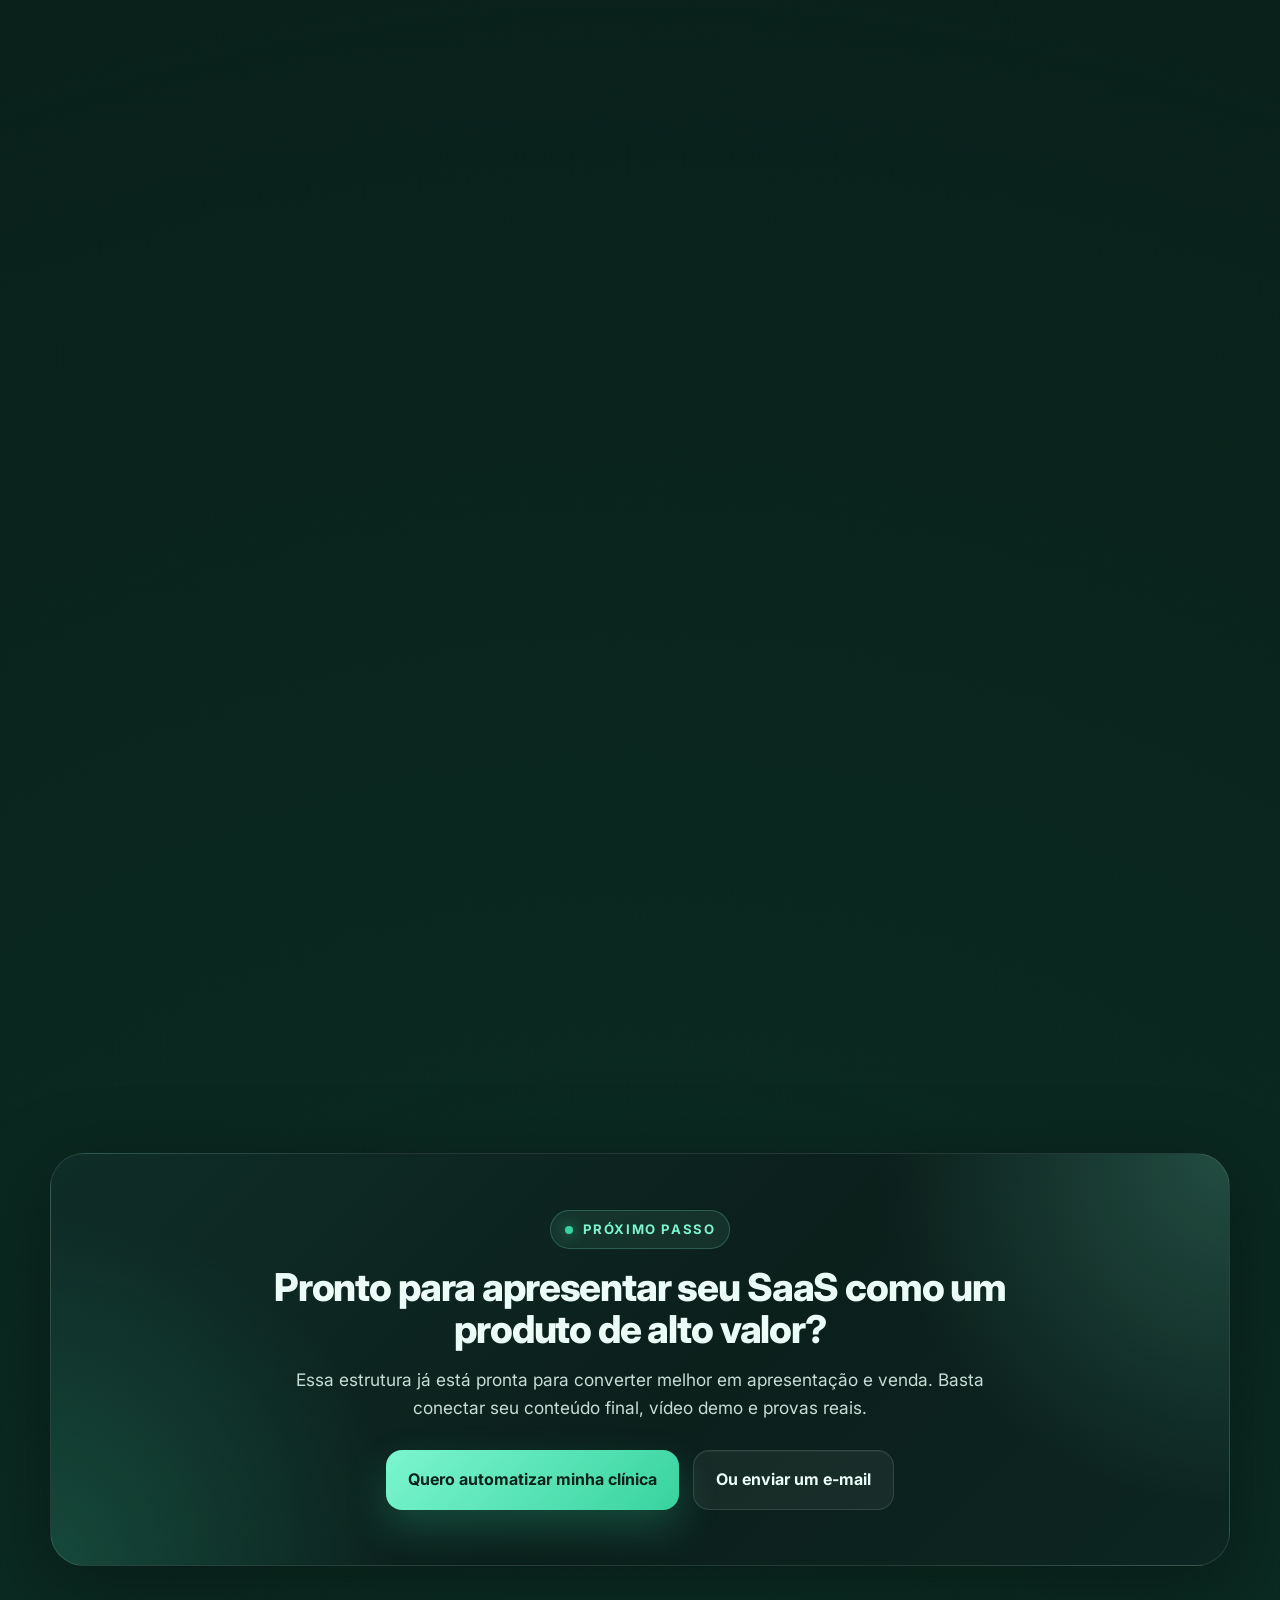
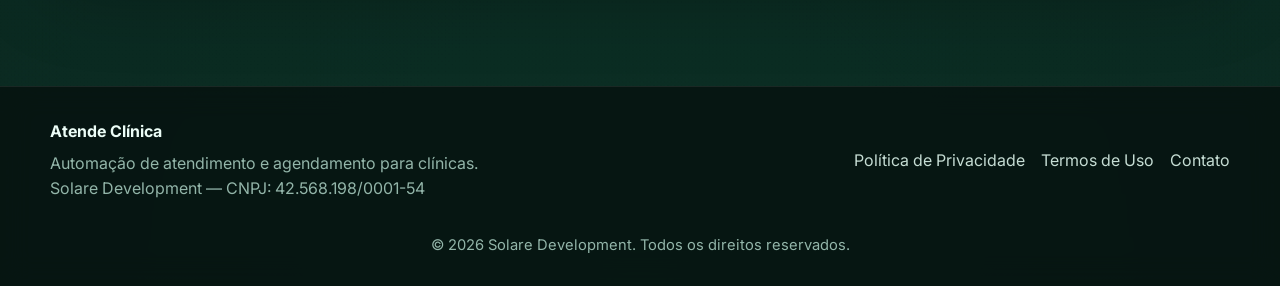
==== commit cc6f71d3: "Layout da landing page refeito" ====
--- a/index.html
+++ b/index.html
@@ -1,69 +1,1201 @@
 <!DOCTYPE html>
 <html lang="pt-BR">
 <head>
-  <meta charset="UTF-8">
-  <meta name="viewport" content="width=device-width, initial-scale=1.0">
-  <meta name="description" content="Atende Clínica: automação de atendimento, agendamento e reativação de clientes para clínicas. WhatsApp, Google Agenda e Google Sheets integrados.">
+  <meta charset="UTF-8" />
+  <meta name="viewport" content="width=device-width, initial-scale=1.0" />
+  <meta
+    name="description"
+    content="Atende Clínica: automação de atendimento, agendamento e reativação de clientes para clínicas. WhatsApp, Google Agenda e Google Sheets integrados."
+  />
   <title>Atende Clínica | Automação de atendimento e agendamento para clínicas</title>
-  <link rel="stylesheet" href="style.css">
+  <link rel="preconnect" href="https://fonts.googleapis.com" />
+  <link rel="preconnect" href="https://fonts.gstatic.com" crossorigin />
+  <link
+    href="https://fonts.googleapis.com/css2?family=Inter:wght@400;500;600;700;800;900&display=swap"
+    rel="stylesheet"
+  />
+  <style>
+    :root {
+      --bg: #071311;
+      --bg-soft: #0b1c19;
+      --surface: rgba(15, 34, 29, 0.78);
+      --surface-strong: rgba(16, 40, 35, 0.95);
+      --card: rgba(255, 255, 255, 0.06);
+      --card-border: rgba(255, 255, 255, 0.1);
+      --text: #ecfdf7;
+      --text-soft: #c6ddd4;
+      --text-muted: #93b5a9;
+      --primary: #38d39f;
+      --primary-2: #1fb981;
+      --accent: #7cf5ce;
+      --danger: #ff8f8f;
+      --warning: #ffd37a;
+      --shadow: 0 20px 80px rgba(0, 0, 0, 0.35);
+      --radius-xl: 30px;
+      --radius-lg: 22px;
+      --radius-md: 16px;
+      --container: 1180px;
+      --nav-h: 86px;
+    }
+
+    * {
+      margin: 0;
+      padding: 0;
+      box-sizing: border-box;
+    }
+
+    html {
+      scroll-behavior: smooth;
+    }
+
+    body {
+      font-family: 'Inter', system-ui, -apple-system, BlinkMacSystemFont, 'Segoe UI', sans-serif;
+      color: var(--text);
+      background:
+        radial-gradient(circle at 0% 0%, rgba(56, 211, 159, 0.18), transparent 28%),
+        radial-gradient(circle at 100% 20%, rgba(124, 245, 206, 0.14), transparent 28%),
+        radial-gradient(circle at 50% 100%, rgba(31, 185, 129, 0.14), transparent 35%),
+        linear-gradient(180deg, #06110f 0%, #071311 40%, #081815 100%);
+      line-height: 1.6;
+      overflow-x: hidden;
+    }
+
+    body::before {
+      content: '';
+      position: fixed;
+      inset: 0;
+      pointer-events: none;
+      background-image:
+        linear-gradient(rgba(255,255,255,0.025) 1px, transparent 1px),
+        linear-gradient(90deg, rgba(255,255,255,0.025) 1px, transparent 1px);
+      background-size: 42px 42px;
+      mask-image: radial-gradient(circle at center, black 40%, transparent 85%);
+      opacity: 0.45;
+      z-index: 0;
+    }
+
+    a {
+      color: inherit;
+      text-decoration: none;
+    }
+
+    img {
+      max-width: 100%;
+      display: block;
+    }
+
+    .container {
+      width: min(var(--container), calc(100% - 2rem));
+      margin: 0 auto;
+      position: relative;
+      z-index: 1;
+    }
+
+    .section {
+      padding: 110px 0;
+      position: relative;
+      z-index: 1;
+    }
+
+    .section-heading {
+      max-width: 760px;
+      margin: 0 auto 56px;
+      text-align: center;
+    }
+
+    .eyebrow {
+      display: inline-flex;
+      align-items: center;
+      gap: 10px;
+      padding: 8px 14px;
+      border-radius: 999px;
+      border: 1px solid rgba(124, 245, 206, 0.22);
+      background: rgba(124, 245, 206, 0.08);
+      color: var(--accent);
+      font-size: 0.82rem;
+      font-weight: 700;
+      letter-spacing: 0.12em;
+      text-transform: uppercase;
+      margin-bottom: 18px;
+    }
+
+    .eyebrow::before {
+      content: '';
+      width: 8px;
+      height: 8px;
+      border-radius: 50%;
+      background: var(--primary);
+      box-shadow: 0 0 14px rgba(56, 211, 159, 0.8);
+    }
+
+    h1, h2, h3, h4 {
+      line-height: 1.08;
+      letter-spacing: -0.03em;
+    }
+
+    h1 {
+      font-size: clamp(2.6rem, 5vw, 5rem);
+      font-weight: 900;
+    }
+
+    h2 {
+      font-size: clamp(2rem, 3vw, 3.4rem);
+      font-weight: 800;
+      margin-bottom: 14px;
+    }
+
+    h3 {
+      font-size: 1.22rem;
+      font-weight: 700;
+      margin-bottom: 10px;
+    }
+
+    .section-subtitle,
+    .subtitle,
+    p {
+      color: var(--text-soft);
+      font-size: 1.03rem;
+    }
+
+    .section-subtitle {
+      max-width: 720px;
+      margin: 0 auto;
+    }
+
+    header {
+      position: sticky;
+      top: 0;
+      z-index: 20;
+      backdrop-filter: blur(18px);
+      background: rgba(7, 19, 17, 0.58);
+      border-bottom: 1px solid rgba(255, 255, 255, 0.06);
+    }
+
+    .nav-wrap {
+      width: min(var(--container), calc(100% - 2rem));
+      margin: 0 auto;
+      min-height: var(--nav-h);
+      display: flex;
+      align-items: center;
+      justify-content: space-between;
+      gap: 24px;
+    }
+
+    .logo {
+      display: flex;
+      align-items: center;
+      gap: 12px;
+      font-weight: 800;
+      font-size: 1.08rem;
+      letter-spacing: -0.02em;
+    }
+
+    .logo-mark {
+      width: 42px;
+      height: 42px;
+      border-radius: 14px;
+      display: grid;
+      place-items: center;
+      background: linear-gradient(135deg, var(--primary), #7cf5ce);
+      color: #05251b;
+      font-weight: 900;
+      box-shadow: 0 16px 34px rgba(56, 211, 159, 0.25);
+    }
+
+    .nav-links {
+      display: flex;
+      align-items: center;
+      gap: 10px;
+      flex-wrap: wrap;
+    }
+
+    .nav-links a {
+      padding: 12px 16px;
+      border-radius: 999px;
+      color: var(--text-soft);
+      font-weight: 600;
+      transition: 0.28s ease;
+    }
+
+    .nav-links a:hover {
+      color: var(--text);
+      background: rgba(255, 255, 255, 0.06);
+      transform: translateY(-2px);
+    }
+
+    .cta-nav,
+    .cta-primary,
+    .cta-secondary {
+      display: inline-flex;
+      align-items: center;
+      justify-content: center;
+      gap: 10px;
+      font-weight: 700;
+      border-radius: 16px;
+      transition: transform 0.28s ease, box-shadow 0.28s ease, border-color 0.28s ease, background 0.28s ease;
+      will-change: transform;
+    }
+
+    .cta-nav,
+    .cta-primary {
+      color: #07231a;
+      background: linear-gradient(135deg, var(--accent), var(--primary));
+      box-shadow: 0 18px 40px rgba(56, 211, 159, 0.24);
+    }
+
+    .cta-nav:hover,
+    .cta-primary:hover {
+  transform: translateY(-2px);
+  box-shadow: 0 12px 28px rgba(16, 185, 129, 0.35);
+  filter: brightness(1.05);
+    }
+
+    .cta-nav {
+      padding: 12px 18px;
+        background: linear-gradient(135deg, #34d399, #10b981);
+  color: white;
+  font-weight: 600;
+  border-radius: 999px;
+  padding: 14px 28px;
+  transition: all 0.2s ease;
+  box-shadow: 0 8px 20px rgba(16, 185, 129, 0.25);
+    }
+
+    .cta-primary {
+      padding: 16px 22px;
+    }
+
+    .cta-secondary {
+      padding: 16px 22px;
+      color: var(--text);
+      border: 1px solid rgba(255,255,255,0.12);
+      background: rgba(255,255,255,0.05);
+      box-shadow: inset 0 1px 0 rgba(255,255,255,0.05);
+    }
+
+    .cta-secondary:hover {
+      transform: translateY(-3px);
+      background: rgba(255,255,255,0.09);
+      border-color: rgba(124,245,206,0.22);
+    }
+
+    .hero {
+      padding: 72px 0 40px;
+      min-height: calc(100vh - var(--nav-h));
+      display: flex;
+      align-items: center;
+    }
+
+    .hero-grid {
+      display: grid;
+      grid-template-columns: 1.08fr 0.92fr;
+      gap: 42px;
+      align-items: center;
+    }
+
+    .hero-copy {
+      max-width: 650px;
+    }
+
+    .hero-copy .subtitle {
+      margin: 20px 0 28px;
+      font-size: 1.12rem;
+      max-width: 600px;
+    }
+
+    .hero-actions {
+      display: flex;
+      gap: 14px;
+      flex-wrap: wrap;
+      margin-bottom: 26px;
+    }
+
+    .hero-proof {
+      display: grid;
+      grid-template-columns: repeat(3, minmax(0, 1fr));
+      gap: 14px;
+      margin-top: 24px;
+    }
+
+    .hero-proof-item {
+      padding: 14px 16px;
+      border-radius: 18px;
+      background: rgba(255,255,255,0.05);
+      border: 1px solid rgba(255,255,255,0.08);
+      color: var(--text-soft);
+      font-weight: 600;
+      text-align: center;
+    }
+
+    .hero-stats-strip {
+      display: grid;
+      grid-template-columns: repeat(3, minmax(0, 1fr));
+      gap: 16px;
+      margin-top: 34px;
+    }
+
+    .stat-chip {
+      padding: 18px;
+      border-radius: 20px;
+      background: linear-gradient(180deg, rgba(255,255,255,0.08), rgba(255,255,255,0.04));
+      border: 1px solid rgba(255,255,255,0.1);
+      box-shadow: var(--shadow);
+    }
+
+    .stat-chip strong {
+      display: block;
+      font-size: clamp(1.7rem, 3vw, 2.5rem);
+      font-weight: 800;
+      color: white;
+      margin-bottom: 6px;
+    }
+
+    .stat-chip span {
+      color: var(--text-muted);
+      font-size: 0.95rem;
+    }
+
+    .hero-visual {
+      position: relative;
+    }
+
+    .hero-visual::before,
+    .hero-visual::after {
+      content: '';
+      position: absolute;
+      border-radius: 50%;
+      filter: blur(24px);
+      z-index: -1;
+    }
+
+    .hero-visual::before {
+      width: 220px;
+      height: 220px;
+      background: rgba(56, 211, 159, 0.18);
+      top: -10%;
+      right: 0;
+    }
+
+    .hero-visual::after {
+      width: 160px;
+      height: 160px;
+      background: rgba(124, 245, 206, 0.12);
+      bottom: 10%;
+      left: 0;
+    }
+
+    .dashboard-shell {
+      position: relative;
+      border-radius: 30px;
+      padding: 18px;
+      background: linear-gradient(180deg, rgba(255,255,255,0.12), rgba(255,255,255,0.04));
+      border: 1px solid rgba(255,255,255,0.12);
+      box-shadow: var(--shadow);
+      backdrop-filter: blur(20px);
+      overflow: hidden;
+    }
+
+    .dashboard-shell::before {
+      content: '';
+      position: absolute;
+      inset: 0;
+      background: linear-gradient(135deg, rgba(124, 245, 206, 0.08), transparent 35%, transparent 65%, rgba(56, 211, 159, 0.12));
+      pointer-events: none;
+    }
+
+    .mockup-header {
+      display: flex;
+      align-items: center;
+      justify-content: space-between;
+      gap: 12px;
+      padding: 10px 12px 16px;
+    }
+
+    .mockup-topline {
+      display: flex;
+      align-items: center;
+      gap: 7px;
+    }
+
+    .mockup-dot {
+      width: 10px;
+      height: 10px;
+      border-radius: 50%;
+      background: rgba(255,255,255,0.2);
+    }
+
+    .mockup-title {
+      color: var(--text-muted);
+      font-size: 0.9rem;
+      font-weight: 600;
+    }
+
+    .dashboard-body {
+      display: grid;
+      grid-template-columns: 1.25fr 0.75fr;
+      gap: 16px;
+    }
+
+    .panel,
+    .mini-panel,
+    .glass-card,
+    .problem-card,
+    .solution-item,
+    .benefit-card,
+    .integration-card,
+    .demo-card,
+    .step,
+    .pain-card,
+    .metric-card,
+    .feature-card,
+    .testimonial-card {
+      background: linear-gradient(180deg, rgba(255,255,255,0.07), rgba(255,255,255,0.04));
+      border: 1px solid rgba(255,255,255,0.1);
+      backdrop-filter: blur(14px);
+      box-shadow: var(--shadow);
+    }
+
+    .panel {
+      border-radius: 24px;
+      padding: 20px;
+    }
+
+    .chat-stack,
+    .demo-chat {
+      display: flex;
+      flex-direction: column;
+      gap: 12px;
+    }
+
+    .chat-bubble,
+    .demo-msg {
+      max-width: 88%;
+      padding: 14px 16px;
+      border-radius: 18px;
+      font-size: 0.95rem;
+      line-height: 1.55;
+    }
+
+    .chat-client,
+    .demo-msg-client {
+      background: rgba(255,255,255,0.08);
+      color: var(--text);
+      align-self: flex-start;
+      border-top-left-radius: 8px;
+    }
+
+    .chat-bot,
+    .demo-msg-bot {
+      background: linear-gradient(135deg, rgba(56,211,159,0.26), rgba(124,245,206,0.12));
+      color: #effff8;
+      align-self: flex-end;
+      border-top-right-radius: 8px;
+      border: 1px solid rgba(124,245,206,0.16);
+    }
+
+    .side-stack {
+      display: grid;
+      gap: 14px;
+    }
+
+    .mini-panel {
+      border-radius: 22px;
+      padding: 16px;
+    }
+
+    .mini-panel strong {
+      display: block;
+      font-size: 1.6rem;
+      margin-bottom: 4px;
+      font-weight: 800;
+    }
+
+    .mini-panel span {
+      color: var(--text-muted);
+      font-size: 0.93rem;
+    }
+
+    .logo-cloud {
+      display: grid;
+      grid-template-columns: repeat(4, minmax(0, 1fr));
+      gap: 14px;
+      margin-top: 34px;
+    }
+
+    .logo-chip {
+      padding: 16px;
+      text-align: center;
+      border-radius: 18px;
+      background: rgba(255,255,255,0.04);
+      border: 1px solid rgba(255,255,255,0.08);
+      color: var(--text-soft);
+      font-weight: 600;
+    }
+
+    .pain-grid,
+    .benefits-grid,
+    .integrations-grid,
+    .demo-grid,
+    .metrics-grid,
+    .testimonials-grid {
+      display: grid;
+      gap: 20px;
+    }
+
+    .pain-grid {
+      grid-template-columns: repeat(3, minmax(0, 1fr));
+    }
+
+    .benefits-grid,
+    .integrations-grid {
+      grid-template-columns: repeat(4, minmax(0, 1fr));
+    }
+
+    .demo-grid,
+    .metrics-grid,
+    .testimonials-grid {
+      grid-template-columns: repeat(3, minmax(0, 1fr));
+    }
+
+    .pain-card,
+    .problem-card,
+    .benefit-card,
+    .integration-card,
+    .demo-card,
+    .testimonial-card {
+      border-radius: 24px;
+      padding: 26px;
+      position: relative;
+      overflow: hidden;
+      transition: transform 0.35s ease, border-color 0.35s ease, background 0.35s ease;
+    }
+
+    .pain-card:hover,
+    .problem-card:hover,
+    .benefit-card:hover,
+    .integration-card:hover,
+    .demo-card:hover,
+    .testimonial-card:hover,
+    .solution-item:hover,
+    .metric-card:hover {
+      transform: translateY(-8px);
+      border-color: rgba(124,245,206,0.24);
+      background: linear-gradient(180deg, rgba(255,255,255,0.09), rgba(255,255,255,0.05));
+    }
+
+    .pain-icon,
+    .problem-icon,
+    .benefit-icon,
+    .integration-icon {
+      width: 58px;
+      height: 58px;
+      border-radius: 18px;
+      display: grid;
+      place-items: center;
+      margin-bottom: 18px;
+      background: linear-gradient(135deg, rgba(56,211,159,0.2), rgba(124,245,206,0.08));
+      border: 1px solid rgba(124,245,206,0.14);
+      color: var(--accent);
+    }
+
+    .pain-card p,
+    .problem-card p,
+    .benefit-card p,
+    .integration-card p,
+    .demo-card p,
+    .testimonial-card p {
+      color: var(--text-soft);
+    }
+
+    .problem-card::after,
+    .benefit-card::after,
+    .integration-card::after,
+    .pain-card::after,
+    .metric-card::after,
+    .testimonial-card::after {
+      content: '';
+      position: absolute;
+      inset: auto -40px -40px auto;
+      width: 110px;
+      height: 110px;
+      border-radius: 50%;
+      background: radial-gradient(circle, rgba(56,211,159,0.18), transparent 70%);
+      pointer-events: none;
+    }
+
+    .problem-grid-5 {
+      display: grid;
+      grid-template-columns: repeat(5, minmax(0, 1fr));
+      gap: 18px;
+    }
+
+    .problem-card h3 {
+      font-size: 1.05rem;
+    }
+
+    .solution-wrap {
+      display: grid;
+      grid-template-columns: 0.92fr 1.08fr;
+      gap: 30px;
+      align-items: start;
+    }
+
+    .feature-panel {
+      position: sticky;
+      top: 110px;
+      border-radius: 28px;
+      padding: 28px;
+      background: linear-gradient(180deg, rgba(15,43,36,0.95), rgba(11,29,25,0.9));
+      border: 1px solid rgba(255,255,255,0.08);
+      box-shadow: var(--shadow);
+    }
+
+    .feature-list {
+      display: grid;
+      gap: 14px;
+      margin-top: 26px;
+    }
+
+    .feature-card {
+      padding: 16px 18px;
+      border-radius: 18px;
+    }
+
+    .feature-card strong {
+      display: block;
+      margin-bottom: 4px;
+    }
+
+    .solution-grid {
+      display: grid;
+      grid-template-columns: repeat(2, minmax(0, 1fr));
+      gap: 18px;
+    }
+
+    .solution-item {
+      padding: 24px;
+      border-radius: 24px;
+      position: relative;
+      overflow: hidden;
+      transition: 0.35s ease;
+    }
+
+    .solution-number {
+      width: 44px;
+      height: 44px;
+      border-radius: 14px;
+      display: grid;
+      place-items: center;
+      margin-bottom: 18px;
+      font-weight: 800;
+      background: linear-gradient(135deg, var(--accent), var(--primary));
+      color: #062017;
+      box-shadow: 0 16px 32px rgba(56,211,159,0.22);
+    }
+
+    .steps {
+      max-width: 930px;
+      margin: 0 auto;
+      display: grid;
+      gap: 18px;
+    }
+
+    .step {
+      display: grid;
+      grid-template-columns: 84px 1fr;
+      gap: 18px;
+      padding: 24px;
+      border-radius: 24px;
+      transition: 0.35s ease;
+    }
+
+    .step:hover {
+      transform: translateY(-6px);
+      border-color: rgba(124,245,206,0.24);
+    }
+
+    .step-indicator {
+      display: flex;
+      flex-direction: column;
+      align-items: center;
+      gap: 10px;
+    }
+
+    .step-number {
+      width: 50px;
+      height: 50px;
+      display: grid;
+      place-items: center;
+      border-radius: 16px;
+      background: linear-gradient(135deg, var(--accent), var(--primary));
+      color: #07231a;
+      font-weight: 900;
+      box-shadow: 0 16px 32px rgba(56,211,159,0.22);
+    }
+
+    .step-line {
+      width: 2px;
+      flex: 1;
+      min-height: 64px;
+      background: linear-gradient(180deg, rgba(124,245,206,0.5), rgba(124,245,206,0.05));
+      border-radius: 999px;
+    }
+
+    .metrics-grid {
+      margin-top: 10px;
+    }
+
+    .metric-card {
+      border-radius: 24px;
+      padding: 28px;
+      text-align: center;
+      transition: 0.35s ease;
+    }
+
+    .metric-number {
+      display: block;
+      font-size: clamp(2.2rem, 4vw, 3.4rem);
+      font-weight: 900;
+      color: white;
+      margin-bottom: 10px;
+      letter-spacing: -0.04em;
+    }
+
+    .metric-label {
+      color: var(--text-soft);
+      font-weight: 600;
+    }
+
+    .demo-card-header {
+      font-size: 1rem;
+      font-weight: 700;
+      margin-bottom: 18px;
+      color: white;
+    }
+
+    .agenda-item,
+    .reactivation-item {
+      display: flex;
+      align-items: center;
+      justify-content: space-between;
+      gap: 14px;
+      padding: 14px 0;
+      border-bottom: 1px solid rgba(255,255,255,0.08);
+    }
+
+    .agenda-item:last-child,
+    .reactivation-item:last-child {
+      border-bottom: 0;
+      padding-bottom: 0;
+    }
+
+    .agenda-time {
+      font-weight: 800;
+      color: white;
+      min-width: 62px;
+    }
+
+    .agenda-detail,
+    .reactivation-info {
+      flex: 1;
+      display: flex;
+      flex-direction: column;
+      gap: 2px;
+    }
+
+    .agenda-detail span,
+    .reactivation-info span {
+      color: var(--text-muted);
+      font-size: 0.92rem;
+    }
+
+    .agenda-status,
+    .reactivation-badge {
+      padding: 8px 10px;
+      border-radius: 999px;
+      font-size: 0.82rem;
+      font-weight: 700;
+      white-space: nowrap;
+      border: 1px solid rgba(255,255,255,0.08);
+      background: rgba(255,255,255,0.05);
+    }
+
+    .confirmed,
+    .success {
+      color: #9ef6cf;
+      background: rgba(56,211,159,0.12);
+      border-color: rgba(56,211,159,0.18);
+    }
+
+    .pending {
+      color: var(--warning);
+      background: rgba(255,211,122,0.09);
+      border-color: rgba(255,211,122,0.18);
+    }
+
+    .testimonial-card {
+      min-height: 100%;
+    }
+
+    .testimonial-stars {
+      color: #ffe08a;
+      letter-spacing: 0.12em;
+      margin-bottom: 14px;
+      font-size: 0.95rem;
+    }
+
+    .testimonial-author {
+      margin-top: 18px;
+      display: flex;
+      flex-direction: column;
+      gap: 2px;
+    }
+
+    .testimonial-author strong {
+      color: white;
+    }
+
+    .testimonial-author span {
+      color: var(--text-muted);
+      font-size: 0.92rem;
+    }
+
+    .cta-final {
+      padding-bottom: 120px;
+    }
+
+    .cta-final-content {
+      position: relative;
+      overflow: hidden;
+      border-radius: 34px;
+      padding: 56px;
+      background:
+        radial-gradient(circle at top right, rgba(124,245,206,0.2), transparent 28%),
+        radial-gradient(circle at bottom left, rgba(56,211,159,0.2), transparent 28%),
+        linear-gradient(135deg, #0f2d27, #0b1f1b 55%, #0d2621);
+      border: 1px solid rgba(255,255,255,0.1);
+      box-shadow: var(--shadow);
+      text-align: center;
+    }
+
+    .cta-final-content h2 {
+      max-width: 840px;
+      margin: 0 auto 16px;
+    }
+
+    .cta-final-content p {
+      max-width: 760px;
+      margin: 0 auto 28px;
+      font-size: 1.08rem;
+    }
+
+    .cta-final-actions {
+      display: flex;
+      justify-content: center;
+      gap: 14px;
+      flex-wrap: wrap;
+    }
+
+    footer {
+      border-top: 1px solid rgba(255,255,255,0.08);
+      background: rgba(5, 14, 12, 0.7);
+      backdrop-filter: blur(14px);
+      position: relative;
+      z-index: 1;
+    }
+
+    .footer-wrap {
+      width: min(var(--container), calc(100% - 2rem));
+      margin: 0 auto;
+      padding: 32px 0;
+      display: flex;
+      justify-content: space-between;
+      gap: 24px;
+      flex-wrap: wrap;
+      align-items: center;
+    }
+
+    .footer-copy {
+      color: var(--text-muted);
+    }
+
+    .footer-copy strong {
+      color: var(--text);
+      display: block;
+      margin-bottom: 6px;
+    }
+
+    .footer-links {
+      display: flex;
+      flex-wrap: wrap;
+      gap: 16px;
+    }
+
+    .footer-links a {
+      color: var(--text-soft);
+      transition: 0.25s ease;
+    }
+
+    .footer-links a:hover {
+      color: var(--accent);
+    }
+
+    .copyright {
+      text-align: center;
+      padding: 0 1rem 28px;
+      color: var(--text-muted);
+      font-size: 0.92rem;
+    }
+
+    .reveal {
+      opacity: 0;
+      transform: translateY(34px);
+      transition: opacity 0.8s ease, transform 0.8s ease;
+    }
+
+    .reveal-left {
+      opacity: 0;
+      transform: translateX(-54px);
+      transition: opacity 0.85s ease, transform 0.85s ease;
+    }
+
+    .reveal-right {
+      opacity: 0;
+      transform: translateX(54px);
+      transition: opacity 0.85s ease, transform 0.85s ease;
+    }
+
+    .reveal.is-visible,
+    .reveal-left.is-visible,
+    .reveal-right.is-visible {
+      opacity: 1;
+      transform: translate(0, 0);
+    }
+
+    @media (max-width: 1160px) {
+      .problem-grid-5 {
+        grid-template-columns: repeat(3, minmax(0, 1fr));
+      }
+
+      .benefits-grid,
+      .integrations-grid,
+      .demo-grid,
+      .metrics-grid,
+      .testimonials-grid,
+      .pain-grid {
+        grid-template-columns: repeat(2, minmax(0, 1fr));
+      }
+    }
+
+    @media (max-width: 980px) {
+      :root {
+        --nav-h: 78px;
+      }
+
+      .hero-grid,
+      .solution-wrap,
+      .dashboard-body {
+        grid-template-columns: 1fr;
+      }
+
+      .hero {
+        padding-top: 42px;
+      }
+
+      .feature-panel {
+        position: relative;
+        top: 0;
+      }
+
+      .hero-proof,
+      .hero-stats-strip,
+      .solution-grid,
+      .logo-cloud {
+        grid-template-columns: repeat(2, minmax(0, 1fr));
+      }
+
+      .nav-wrap {
+        flex-direction: column;
+        justify-content: center;
+        padding: 14px 0;
+      }
+
+      .nav-links {
+        justify-content: center;
+      }
+    }
+
+    @media (max-width: 720px) {
+      .section {
+        padding: 86px 0;
+      }
+
+      h1 {
+        font-size: 2.5rem;
+      }
+
+      h2 {
+        font-size: 1.9rem;
+      }
+
+      .problem-grid-5,
+      .benefits-grid,
+      .integrations-grid,
+      .demo-grid,
+      .metrics-grid,
+      .testimonials-grid,
+      .pain-grid,
+      .solution-grid,
+      .hero-proof,
+      .hero-stats-strip,
+      .logo-cloud {
+        grid-template-columns: 1fr;
+      }
+
+      .step {
+        grid-template-columns: 1fr;
+      }
+
+      .step-indicator {
+        flex-direction: row;
+        align-items: center;
+      }
+
+      .step-line {
+        width: 100%;
+        height: 2px;
+        min-height: 2px;
+      }
+
+      .cta-final-content {
+        padding: 36px 22px;
+      }
+
+      .footer-wrap {
+        flex-direction: column;
+        align-items: flex-start;
+      }
+
+      .hero-actions,
+      .cta-final-actions {
+        flex-direction: column;
+      }
+
+      .cta-primary,
+      .cta-secondary {
+        width: 100%;
+      }
+    }
+
+    @media (prefers-reduced-motion: reduce) {
+      html {
+        scroll-behavior: auto;
+      }
+
+      *, *::before, *::after {
+        animation: none !important;
+        transition: none !important;
+      }
+
+      .reveal,
+      .reveal-left,
+      .reveal-right {
+        opacity: 1 !important;
+        transform: none !important;
+      }
+    }
+  </style>
 </head>
 <body>
   <header>
-    <nav>
-      <div class="logo">Atende Clínica</div>
-      <div class="nav-links">
+    <div class="nav-wrap">
+      <a class="logo" href="#top" aria-label="Atende Clínica">
+        <span class="logo-mark">A+</span>
+        <span>Atende Clínica</span>
+      </a>
+
+      <nav class="nav-links">
         <a href="#problemas">Problemas</a>
+        <a href="#solucao">Solução</a>
         <a href="#como-funciona">Como funciona</a>
         <a href="#integracoes">Integrações</a>
+        <a href="#demo">Demonstração</a>
         <a href="#contato" class="cta-nav">Quero ver funcionando</a>
-      </div>
-    </nav>
+      </nav>
+    </div>
   </header>
 
-  <main>
-    <!-- HERO -->
+  <main id="top">
     <section class="hero">
-      <div class="hero-copy">
-        <p class="eyebrow">Atende Clínica</p>
-        <h1>Automatize seu atendimento e preencha sua agenda sem depender do WhatsApp manual</h1>
-        <p class="subtitle">Seu sistema responde clientes, organiza agendamentos, integra com Google Agenda e ajuda a reativar pacientes que sumiram.</p>
-        <div class="hero-actions">
-          <a href="#contato" class="cta-primary">Quero ver funcionando</a>
-          <a href="#demo" class="cta-secondary">Ver demonstração</a>
-        </div>
-        <div class="hero-proof">
-          <span class="hero-proof-item">WhatsApp automatizado</span>
-          <span class="hero-proof-item">Google Agenda integrado</span>
-          <span class="hero-proof-item">Reativação de clientes</span>
-        </div>
-      </div>
-      <div class="hero-visual">
-        <div class="hero-mockup">
-          <div class="mockup-header">
-            <span class="mockup-dot"></span>
-            <span class="mockup-dot"></span>
-            <span class="mockup-dot"></span>
-            <span class="mockup-title">Atende Clínica — Painel</span>
-          </div>
-          <div class="mockup-body">
-            <div class="mockup-chat">
-              <div class="chat-bubble chat-client">Oi, quero agendar uma limpeza de pele para sexta</div>
-              <div class="chat-bubble chat-bot">Claro! Temos horário às 14h e 16h na sexta. Qual prefere?</div>
-              <div class="chat-bubble chat-client">14h por favor</div>
-              <div class="chat-bubble chat-bot">Agendado! Sexta às 14h, limpeza de pele. Envio a confirmação por aqui mesmo.</div>
-            </div>
-            <div class="mockup-sidebar">
-              <div class="mockup-stat">
-                <span class="stat-number">47</span>
-                <span class="stat-label">Agendamentos este mês</span>
+      <div class="container hero-grid">
+        <div class="hero-copy reveal-left">
+          <div class="eyebrow">Automação para clínicas</div>
+          <h1>Automatize o atendimento da sua clínica e transforme conversas em agenda cheia.</h1>
+          <p class="subtitle">
+            O Atende Clínica responde no WhatsApp, organiza agendamentos, integra com Google Agenda e Google Sheets e ainda ajuda a reativar pacientes que sumiram.
+          </p>
+
+          <div class="hero-actions">
+            <a href="#contato" class="cta-primary">Quero ver funcionando</a>
+            <a href="#demo" class="cta-secondary">Ver demonstração</a>
+          </div>
+
+          <div class="hero-proof">
+            <div class="hero-proof-item">WhatsApp automatizado</div>
+            <div class="hero-proof-item">Agenda integrada</div>
+            <div class="hero-proof-item">Reativação de clientes</div>
+          </div>
+
+          <div class="hero-stats-strip">
+            <div class="stat-chip">
+              <strong class="count-up" data-target="47">0</strong>
+              <span>Agendamentos este mês</span>
+            </div>
+            <div class="stat-chip">
+              <strong class="count-up" data-target="12">0</strong>
+              <span>Clientes reativados</span>
+            </div>
+            <div class="stat-chip">
+              <strong class="count-up" data-target="94" data-suffix="%">0%</strong>
+              <span>Taxa de resposta</span>
+            </div>
+          </div>
+        </div>
+
+        <div class="hero-visual reveal-right">
+          <div class="dashboard-shell">
+            <div class="mockup-header">
+              <div class="mockup-topline">
+                <span class="mockup-dot"></span>
+                <span class="mockup-dot"></span>
+                <span class="mockup-dot"></span>
               </div>
-              <div class="mockup-stat">
-                <span class="stat-number">12</span>
-                <span class="stat-label">Clientes reativados</span>
+              <span class="mockup-title">Atende Clínica — Painel Inteligente</span>
+            </div>
+
+            <div class="dashboard-body">
+              <div class="panel">
+                <div class="chat-stack">
+                  <div class="chat-bubble chat-client">Oi, quero agendar uma limpeza de pele para sexta.</div>
+                  <div class="chat-bubble chat-bot">Claro. Temos horários às 14h e 16h na sexta. Qual prefere?</div>
+                  <div class="chat-bubble chat-client">14h, por favor.</div>
+                  <div class="chat-bubble chat-bot">Perfeito. Agendei sua limpeza de pele para sexta às 14h. Posso te enviar a confirmação por aqui.</div>
+                </div>
               </div>
-              <div class="mockup-stat">
-                <span class="stat-number">94%</span>
-                <span class="stat-label">Taxa de resposta</span>
+
+              <div class="side-stack">
+                <div class="mini-panel">
+                  <strong class="count-up" data-target="186">0</strong>
+                  <span>Conversas atendidas no mês</span>
+                </div>
+                <div class="mini-panel">
+                  <strong class="count-up" data-target="28">0</strong>
+                  <span>Horários preenchidos automaticamente</span>
+                </div>
+                <div class="mini-panel">
+                  <strong class="count-up" data-target="7" data-prefix="R$ ">R$ 0</strong>
+                  <span>mil em receita reativada</span>
+                </div>
               </div>
             </div>
           </div>
@@ -71,236 +1203,364 @@
       </div>
     </section>
 
-    <!-- PROBLEMAS -->
-    <section class="problems" id="problemas">
-      <h2>Sua clínica enfrenta isso?</h2>
-      <p class="section-subtitle">Se pelo menos dois desses problemas fazem parte da sua rotina, você está perdendo clientes e dinheiro todos os dias.</p>
-      <div class="grid-5">
-        <article class="problem-card">
-          <div class="problem-icon">
-            <svg width="32" height="32" viewBox="0 0 24 24" fill="none" stroke="currentColor" stroke-width="2" stroke-linecap="round" stroke-linejoin="round"><path d="M21 15a2 2 0 0 1-2 2H7l-4 4V5a2 2 0 0 1 2-2h14a2 2 0 0 1 2 2z"/><line x1="9" y1="10" x2="9" y2="10"/><line x1="15" y1="10" x2="15" y2="10"/></svg>
-          </div>
-          <h3>Clientes perdidos no WhatsApp</h3>
-          <p>Mensagens chegam, ninguém responde a tempo e o cliente agenda em outro lugar.</p>
-        </article>
-        <article class="problem-card">
-          <div class="problem-icon">
-            <svg width="32" height="32" viewBox="0 0 24 24" fill="none" stroke="currentColor" stroke-width="2" stroke-linecap="round" stroke-linejoin="round"><circle cx="12" cy="12" r="10"/><polyline points="12 6 12 12 16 14"/></svg>
-          </div>
-          <h3>Demora no atendimento</h3>
-          <p>Sua equipe está ocupada atendendo e não consegue responder rápido quem está no chat.</p>
-        </article>
-        <article class="problem-card">
-          <div class="problem-icon">
-            <svg width="32" height="32" viewBox="0 0 24 24" fill="none" stroke="currentColor" stroke-width="2" stroke-linecap="round" stroke-linejoin="round"><rect x="3" y="4" width="18" height="18" rx="2" ry="2"/><line x1="16" y1="2" x2="16" y2="6"/><line x1="8" y1="2" x2="8" y2="6"/><line x1="3" y1="10" x2="21" y2="10"/></svg>
-          </div>
-          <h3>Agenda com buracos</h3>
-          <p>Horários vazios que poderiam estar preenchidos, mas ninguém faz o acompanhamento.</p>
-        </article>
-        <article class="problem-card">
-          <div class="problem-icon">
-            <svg width="32" height="32" viewBox="0 0 24 24" fill="none" stroke="currentColor" stroke-width="2" stroke-linecap="round" stroke-linejoin="round"><path d="M14 2H6a2 2 0 0 0-2 2v16a2 2 0 0 0 2 2h12a2 2 0 0 0 2-2V8z"/><polyline points="14 2 14 8 20 8"/><line x1="12" y1="18" x2="12" y2="12"/><line x1="9" y1="15" x2="15" y2="15"/></svg>
-          </div>
-          <h3>Falta de controle</h3>
-          <p>Dados de clientes espalhados, sem histórico e sem visão clara de como está a operação.</p>
-        </article>
-        <article class="problem-card">
-          <div class="problem-icon">
-            <svg width="32" height="32" viewBox="0 0 24 24" fill="none" stroke="currentColor" stroke-width="2" stroke-linecap="round" stroke-linejoin="round"><path d="M17 21v-2a4 4 0 0 0-4-4H5a4 4 0 0 0-4 4v2"/><circle cx="9" cy="7" r="4"/><path d="M23 21v-2a4 4 0 0 0-3-3.87"/><path d="M16 3.13a4 4 0 0 1 0 7.75"/></svg>
-          </div>
-          <h3>Clientes que somem</h3>
-          <p>Pacientes fazem um procedimento, não voltam e ninguém entra em contato para reativar.</p>
-        </article>
+    <section class="section">
+      <div class="container">
+        <div class="logo-cloud reveal">
+          <div class="logo-chip">WhatsApp</div>
+          <div class="logo-chip">Google Calendar</div>
+          <div class="logo-chip">Google Sheets</div>
+          <div class="logo-chip">Painel interno</div>
+        </div>
       </div>
     </section>
 
-    <!-- SOLUÇÃO -->
-    <section class="solution">
-      <h2>Como o Atende Clínica resolve</h2>
-      <p class="section-subtitle">Uma solução completa que cuida do atendimento, agendamento e acompanhamento dos seus clientes.</p>
-      <div class="solution-grid">
-        <div class="solution-item">
-          <div class="solution-number">1</div>
-          <h3>O bot responde</h3>
-          <p>Atendimento automático 24h no WhatsApp. Tira dúvidas, informa valores e horários sem depender da sua equipe.</p>
-        </div>
-        <div class="solution-item">
-          <div class="solution-number">2</div>
-          <h3>O sistema agenda</h3>
-          <p>O cliente escolhe data e horário dentro da conversa. Sem formulário externo, sem troca de app.</p>
-        </div>
-        <div class="solution-item">
-          <div class="solution-number">3</div>
-          <h3>A agenda organiza</h3>
-          <p>Tudo entra no Google Agenda e na planilha da clínica automaticamente. Nada se perde.</p>
-        </div>
-        <div class="solution-item">
-          <div class="solution-number">4</div>
-          <h3>A clínica acompanha</h3>
-          <p>Dashboard com visão geral: agendamentos, conversas, métricas e status dos atendimentos.</p>
-        </div>
-        <div class="solution-item">
-          <div class="solution-number">5</div>
-          <h3>Clientes voltam</h3>
-          <p>Identificação automática de clientes inativos com fluxo de reativação para trazer de volta.</p>
+    <section class="section" id="problemas">
+      <div class="container">
+        <div class="section-heading reveal">
+          <div class="eyebrow">Dor real da operação</div>
+          <h2>Sua clínica está perdendo pacientes antes mesmo do atendimento começar?</h2>
+          <p class="section-subtitle">
+            O problema não é só o volume de mensagens. É perder tempo, agenda e faturamento por causa de um atendimento manual e desorganizado.
+          </p>
+        </div>
+
+        <div class="pain-grid">
+          <article class="pain-card reveal-left">
+            <div class="pain-icon">
+              <svg width="30" height="30" viewBox="0 0 24 24" fill="none" stroke="currentColor" stroke-width="2"><path d="M21 15a2 2 0 0 1-2 2H7l-4 4V5a2 2 0 0 1 2-2h14a2 2 0 0 1 2 2z"/><line x1="9" y1="10" x2="9" y2="10"/><line x1="15" y1="10" x2="15" y2="10"/></svg>
+            </div>
+            <h3>Mensagens sem resposta viram clientes perdidos</h3>
+            <p>Quando o retorno demora, o paciente procura outra clínica e você perde a venda sem perceber.</p>
+          </article>
+
+          <article class="pain-card reveal">
+            <div class="pain-icon">
+              <svg width="30" height="30" viewBox="0 0 24 24" fill="none" stroke="currentColor" stroke-width="2"><circle cx="12" cy="12" r="10"/><polyline points="12 6 12 12 16 14"/></svg>
+            </div>
+            <h3>Equipe ocupada demais para atender rápido</h3>
+            <p>Enquanto a recepção está no atendimento presencial, o WhatsApp fica parado e o lead esfria.</p>
+          </article>
+
+          <article class="pain-card reveal-right">
+            <div class="pain-icon">
+              <svg width="30" height="30" viewBox="0 0 24 24" fill="none" stroke="currentColor" stroke-width="2"><rect x="3" y="4" width="18" height="18" rx="2"/><line x1="16" y1="2" x2="16" y2="6"/><line x1="8" y1="2" x2="8" y2="6"/><line x1="3" y1="10" x2="21" y2="10"/></svg>
+            </div>
+            <h3>Buracos na agenda reduzem o faturamento</h3>
+            <p>Horários ficam vazios porque ninguém faz follow-up, remarcação ou recuperação de clientes inativos.</p>
+          </article>
+        </div>
+
+        <div class="problem-grid-5" style="margin-top: 18px;">
+          <article class="problem-card reveal-left">
+            <div class="problem-icon">
+              <svg width="30" height="30" viewBox="0 0 24 24" fill="none" stroke="currentColor" stroke-width="2"><path d="M17 21v-2a4 4 0 0 0-4-4H5a4 4 0 0 0-4 4v2"/><circle cx="9" cy="7" r="4"/><path d="M23 21v-2a4 4 0 0 0-3-3.87"/><path d="M16 3.13a4 4 0 0 1 0 7.75"/></svg>
+            </div>
+            <h3>Clientes que somem</h3>
+            <p>Pacientes fazem um procedimento e nunca mais voltam.</p>
+          </article>
+
+          <article class="problem-card reveal-left">
+            <div class="problem-icon">
+              <svg width="30" height="30" viewBox="0 0 24 24" fill="none" stroke="currentColor" stroke-width="2"><path d="M14 2H6a2 2 0 0 0-2 2v16a2 2 0 0 0 2 2h12a2 2 0 0 0 2-2V8z"/><polyline points="14 2 14 8 20 8"/><line x1="12" y1="18" x2="12" y2="12"/><line x1="9" y1="15" x2="15" y2="15"/></svg>
+            </div>
+            <h3>Falta de histórico</h3>
+            <p>Informações espalhadas sem controle central da operação.</p>
+          </article>
+
+          <article class="problem-card reveal">
+            <div class="problem-icon">
+              <svg width="30" height="30" viewBox="0 0 24 24" fill="none" stroke="currentColor" stroke-width="2"><polyline points="22 12 18 12 15 21 9 3 6 12 2 12"/></svg>
+            </div>
+            <h3>Trabalho manual demais</h3>
+            <p>A equipe perde energia em tarefas repetitivas e operacionais.</p>
+          </article>
+
+          <article class="problem-card reveal-right">
+            <div class="problem-icon">
+              <svg width="30" height="30" viewBox="0 0 24 24" fill="none" stroke="currentColor" stroke-width="2"><line x1="12" y1="1" x2="12" y2="23"/><path d="M17 5H9.5a3.5 3.5 0 0 0 0 7h5a3.5 3.5 0 0 1 0 7H6"/></svg>
+            </div>
+            <h3>Receita imprevisível</h3>
+            <p>Sem acompanhamento, você não entende a real conversão dos atendimentos.</p>
+          </article>
+
+          <article class="problem-card reveal-right">
+            <div class="problem-icon">
+              <svg width="30" height="30" viewBox="0 0 24 24" fill="none" stroke="currentColor" stroke-width="2"><path d="M22 11.08V12a10 10 0 1 1-5.93-9.14"/><polyline points="22 4 12 14.01 9 11.01"/></svg>
+            </div>
+            <h3>Experiência inconsistente</h3>
+            <p>Cada atendimento depende da disponibilidade e memória da equipe.</p>
+          </article>
         </div>
       </div>
     </section>
 
-    <!-- COMO FUNCIONA -->
-    <section class="how" id="como-funciona">
-      <h2>Como funciona na prática</h2>
-      <p class="section-subtitle">Do primeiro contato até a consulta confirmada, em 5 passos simples.</p>
-      <div class="steps">
-        <div class="step">
-          <div class="step-indicator">
-            <span class="step-number">1</span>
-            <div class="step-line"></div>
-          </div>
-          <div class="step-content">
-            <h3>Cliente chama no WhatsApp</h3>
-            <p>Sua clínica recebe a mensagem no número oficial. O sistema entra em ação automaticamente.</p>
-          </div>
-        </div>
-        <div class="step">
-          <div class="step-indicator">
-            <span class="step-number">2</span>
-            <div class="step-line"></div>
-          </div>
-          <div class="step-content">
-            <h3>Sistema responde e agenda</h3>
-            <p>O bot tira dúvidas, mostra horários disponíveis e registra o agendamento na conversa.</p>
-          </div>
-        </div>
-        <div class="step">
-          <div class="step-indicator">
-            <span class="step-number">3</span>
-            <div class="step-line"></div>
-          </div>
-          <div class="step-content">
-            <h3>Consulta entra na agenda</h3>
-            <p>O agendamento aparece no Google Agenda da clínica com todos os detalhes do cliente.</p>
-          </div>
-        </div>
-        <div class="step">
-          <div class="step-indicator">
-            <span class="step-number">4</span>
-            <div class="step-line"></div>
-          </div>
-          <div class="step-content">
-            <h3>Dados vão para a planilha</h3>
-            <p>Nome, telefone, procedimento e horário ficam registrados no Google Sheets automaticamente.</p>
-          </div>
-        </div>
-        <div class="step">
-          <div class="step-indicator">
-            <span class="step-number">5</span>
-          </div>
-          <div class="step-content">
-            <h3>Clínica acompanha tudo</h3>
-            <p>No painel, você vê agendamentos, conversas, métricas e clientes que precisam de atenção.</p>
+    <section class="section" id="solucao">
+      <div class="container">
+        <div class="section-heading reveal">
+          <div class="eyebrow">Solução completa</div>
+          <h2>Um fluxo automático que atende, agenda, organiza e recupera pacientes.</h2>
+          <p class="section-subtitle">O Atende Clínica foi pensado para deixar a operação mais leve e o comercial mais eficiente.</p>
+        </div>
+
+        <div class="solution-wrap">
+          <aside class="feature-panel reveal-left">
+            <h3 style="font-size: 1.7rem; margin-bottom: 10px;">Mais do que um bot.</h3>
+            <p>É uma camada inteligente de atendimento que opera junto com a rotina da clínica, sem complicar a equipe.</p>
+
+            <div class="feature-list">
+              <div class="feature-card">
+                <strong>Atendimento 24h</strong>
+                <span>Sem depender de alguém online no WhatsApp.</span>
+              </div>
+              <div class="feature-card">
+                <strong>Agendamento integrado</strong>
+                <span>Conversa, agenda e registro funcionando juntos.</span>
+              </div>
+              <div class="feature-card">
+                <strong>Visão gerencial</strong>
+                <span>Mais clareza sobre operação, follow-ups e reativação.</span>
+              </div>
+            </div>
+          </aside>
+
+          <div class="solution-grid">
+            <div class="solution-item reveal-right">
+              <div class="solution-number">1</div>
+              <h3>O bot responde instantaneamente</h3>
+              <p>Tira dúvidas, apresenta horários, procedimentos e conduz o paciente sem depender da recepção.</p>
+            </div>
+            <div class="solution-item reveal-right">
+              <div class="solution-number">2</div>
+              <h3>O cliente agenda dentro da conversa</h3>
+              <p>Sem sair do WhatsApp, sem formulários externos e sem fricção para fechar o atendimento.</p>
+            </div>
+            <div class="solution-item reveal-right">
+              <div class="solution-number">3</div>
+              <h3>Os dados entram no seu fluxo</h3>
+              <p>Google Calendar e Google Sheets recebem as informações automaticamente, reduzindo erro manual.</p>
+            </div>
+            <div class="solution-item reveal-right">
+              <div class="solution-number">4</div>
+              <h3>Você acompanha tudo em painel</h3>
+              <p>Veja conversas, status, agendamentos e indicadores em um único lugar.</p>
+            </div>
+            <div class="solution-item reveal-right" style="grid-column: 1 / -1;">
+              <div class="solution-number">5</div>
+              <h3>Clientes inativos entram em fluxo de reativação</h3>
+              <p>O sistema identifica quem parou de voltar e cria oportunidades de recuperar receita sem depender da memória da equipe.</p>
+            </div>
           </div>
         </div>
       </div>
     </section>
 
-    <!-- BENEFÍCIOS -->
-    <section class="benefits">
-      <h2>O que muda na sua clínica</h2>
-      <div class="benefits-grid">
-        <article class="benefit-card">
-          <div class="benefit-icon">
-            <svg width="28" height="28" viewBox="0 0 24 24" fill="none" stroke="currentColor" stroke-width="2" stroke-linecap="round" stroke-linejoin="round"><polyline points="22 12 18 12 15 21 9 3 6 12 2 12"/></svg>
-          </div>
-          <h3>Menos trabalho manual</h3>
-          <p>Sua equipe para de perder tempo respondendo as mesmas perguntas e anotando agendamentos à mão.</p>
-        </article>
-        <article class="benefit-card">
-          <div class="benefit-icon">
-            <svg width="28" height="28" viewBox="0 0 24 24" fill="none" stroke="currentColor" stroke-width="2" stroke-linecap="round" stroke-linejoin="round"><rect x="3" y="3" width="7" height="7"/><rect x="14" y="3" width="7" height="7"/><rect x="14" y="14" width="7" height="7"/><rect x="3" y="14" width="7" height="7"/></svg>
-          </div>
-          <h3>Mais organização</h3>
-          <p>Agenda, planilha e painel centralizados. Nada se perde entre conversas e anotações.</p>
-        </article>
-        <article class="benefit-card">
-          <div class="benefit-icon">
-            <svg width="28" height="28" viewBox="0 0 24 24" fill="none" stroke="currentColor" stroke-width="2" stroke-linecap="round" stroke-linejoin="round"><line x1="12" y1="1" x2="12" y2="23"/><path d="M17 5H9.5a3.5 3.5 0 0 0 0 7h5a3.5 3.5 0 0 1 0 7H6"/></svg>
-          </div>
-          <h3>Mais previsibilidade</h3>
-          <p>Com dados organizados, você sabe quantos agendamentos tem, quem vem e quem não volta.</p>
-        </article>
-        <article class="benefit-card">
-          <div class="benefit-icon">
-            <svg width="28" height="28" viewBox="0 0 24 24" fill="none" stroke="currentColor" stroke-width="2" stroke-linecap="round" stroke-linejoin="round"><path d="M17 21v-2a4 4 0 0 0-4-4H5a4 4 0 0 0-4 4v2"/><circle cx="9" cy="7" r="4"/><path d="M23 21v-2a4 4 0 0 0-3-3.87"/><path d="M16 3.13a4 4 0 0 1 0 7.75"/></svg>
-          </div>
-          <h3>Clientes que voltam</h3>
-          <p>Reativação automática traz de volta quem sumiu. Sem depender da memória da equipe.</p>
-        </article>
-        <article class="benefit-card">
-          <div class="benefit-icon">
-            <svg width="28" height="28" viewBox="0 0 24 24" fill="none" stroke="currentColor" stroke-width="2" stroke-linecap="round" stroke-linejoin="round"><path d="M22 11.08V12a10 10 0 1 1-5.93-9.14"/><polyline points="22 4 12 14.01 9 11.01"/></svg>
-          </div>
-          <h3>Melhor experiência</h3>
-          <p>Seus clientes recebem resposta rápida, confirmação imediata e atendimento consistente.</p>
-        </article>
+    <section class="section" id="como-funciona">
+      <div class="container">
+        <div class="section-heading reveal">
+          <div class="eyebrow">Operação simples</div>
+          <h2>Da primeira mensagem até a consulta confirmada, sem atrito.</h2>
+          <p class="section-subtitle">O fluxo foi desenhado para parecer simples para o paciente e eficiente para a clínica.</p>
+        </div>
+
+        <div class="steps">
+          <div class="step reveal-left">
+            <div class="step-indicator">
+              <span class="step-number">1</span>
+              <div class="step-line"></div>
+            </div>
+            <div class="step-content">
+              <h3>Cliente chama no WhatsApp</h3>
+              <p>O sistema identifica a intenção da conversa e começa o atendimento automático imediatamente.</p>
+            </div>
+          </div>
+
+          <div class="step reveal-right">
+            <div class="step-indicator">
+              <span class="step-number">2</span>
+              <div class="step-line"></div>
+            </div>
+            <div class="step-content">
+              <h3>O bot responde e sugere horários</h3>
+              <p>O paciente já recebe informações úteis e opções de agenda sem esperar retorno manual.</p>
+            </div>
+          </div>
+
+          <div class="step reveal-left">
+            <div class="step-indicator">
+              <span class="step-number">3</span>
+              <div class="step-line"></div>
+            </div>
+            <div class="step-content">
+              <h3>Agendamento é confirmado</h3>
+              <p>O horário escolhido é registrado, mantendo a experiência fluida dentro da própria conversa.</p>
+            </div>
+          </div>
+
+          <div class="step reveal-right">
+            <div class="step-indicator">
+              <span class="step-number">4</span>
+              <div class="step-line"></div>
+            </div>
+            <div class="step-content">
+              <h3>Os dados são organizados automaticamente</h3>
+              <p>Agenda, planilha e painel recebem as informações com menos retrabalho e menos chance de erro.</p>
+            </div>
+          </div>
+
+          <div class="step reveal-left">
+            <div class="step-indicator">
+              <span class="step-number">5</span>
+            </div>
+            <div class="step-content">
+              <h3>A clínica acompanha métricas e clientes inativos</h3>
+              <p>Você passa a enxergar gargalos, oportunidades e reativações possíveis com clareza.</p>
+            </div>
+          </div>
+        </div>
       </div>
     </section>
 
-    <!-- INTEGRAÇÕES -->
-    <section class="integrations" id="integracoes">
-      <h2>Integrações que sua clínica já usa</h2>
-      <p class="section-subtitle">O Atende Clínica se conecta com as ferramentas do dia a dia da sua equipe.</p>
-      <div class="integrations-grid">
-        <div class="integration-card">
-          <div class="integration-icon">
-            <svg width="40" height="40" viewBox="0 0 24 24" fill="#25D366"><path d="M17.472 14.382c-.297-.149-1.758-.867-2.03-.967-.273-.099-.471-.148-.67.15-.197.297-.767.966-.94 1.164-.173.199-.347.223-.644.075-.297-.15-1.255-.463-2.39-1.475-.883-.788-1.48-1.761-1.653-2.059-.173-.297-.018-.458.13-.606.134-.133.298-.347.446-.52.149-.174.198-.298.298-.497.099-.198.05-.371-.025-.52-.075-.149-.669-1.612-.916-2.207-.242-.579-.487-.5-.669-.51-.173-.008-.371-.01-.57-.01-.198 0-.52.074-.792.372-.272.297-1.04 1.016-1.04 2.479 0 1.462 1.065 2.875 1.213 3.074.149.198 2.096 3.2 5.077 4.487.709.306 1.262.489 1.694.625.712.227 1.36.195 1.871.118.571-.085 1.758-.719 2.006-1.413.248-.694.248-1.289.173-1.413-.074-.124-.272-.198-.57-.347m-5.421 7.403h-.004a9.87 9.87 0 01-5.031-1.378l-.361-.214-3.741.982.998-3.648-.235-.374a9.86 9.86 0 01-1.51-5.26c.001-5.45 4.436-9.884 9.888-9.884 2.64 0 5.122 1.03 6.988 2.898a9.825 9.825 0 012.893 6.994c-.003 5.45-4.437 9.884-9.885 9.884m8.413-18.297A11.815 11.815 0 0012.05 0C5.495 0 .16 5.335.157 11.892c0 2.096.547 4.142 1.588 5.945L.057 24l6.305-1.654a11.882 11.882 0 005.683 1.448h.005c6.554 0 11.89-5.335 11.893-11.893a11.821 11.821 0 00-3.48-8.413z"/></svg>
-          </div>
-          <h3>WhatsApp</h3>
-          <p>Atendimento automático no número da sua clínica, 24 horas por dia.</p>
-        </div>
-        <div class="integration-card">
-          <div class="integration-icon">
-            <svg width="40" height="40" viewBox="0 0 24 24"><path fill="#0F9D58" d="M19 3H5c-1.1 0-2 .9-2 2v14c0 1.1.9 2 2 2h14c1.1 0 2-.9 2-2V5c0-1.1-.9-2-2-2z"/><path fill="#fff" d="M19 11H5v2h14v-2zm0-4H5v2h14V7zm-7 8H5v2h7v-2z"/></svg>
-          </div>
-          <h3>Google Sheets</h3>
-          <p>Dados de clientes e agendamentos registrados automaticamente na planilha.</p>
-        </div>
-        <div class="integration-card">
-          <div class="integration-icon">
-            <svg width="40" height="40" viewBox="0 0 24 24"><path fill="#4285F4" d="M19 4h-1V2h-2v2H8V2H6v2H5c-1.1 0-2 .9-2 2v14c0 1.1.9 2 2 2h14c1.1 0 2-.9 2-2V6c0-1.1-.9-2-2-2zm0 16H5V10h14v10z"/><path fill="#4285F4" d="M9 14h2v2H9zm4 0h2v2h-2zm-4-4h2v2H9zm4 0h2v2h-2z"/></svg>
-          </div>
-          <h3>Google Calendar</h3>
-          <p>Agendamentos entram direto no Google Agenda da clínica com detalhes completos.</p>
-        </div>
-        <div class="integration-card">
-          <div class="integration-icon">
-            <svg width="40" height="40" viewBox="0 0 24 24" fill="none" stroke="#0e7c66" stroke-width="1.5" stroke-linecap="round" stroke-linejoin="round"><rect x="3" y="3" width="18" height="18" rx="2"/><path d="M3 9h18"/><path d="M9 21V9"/></svg>
-          </div>
-          <h3>Painel interno</h3>
-          <p>Dashboard com visão completa: conversas, agendamentos, métricas e configurações.</p>
+    <section class="section">
+      <div class="container">
+        <div class="section-heading reveal">
+          <div class="eyebrow">Impacto visual e comercial</div>
+          <h2>Números que ajudam a vender melhor a proposta.</h2>
+          <p class="section-subtitle">Aqui entram métricas mockadas para reforçar percepção de resultado durante a apresentação.</p>
+        </div>
+
+        <div class="metrics-grid">
+          <div class="metric-card reveal-left">
+            <span class="metric-number count-up" data-target="3">0</span>
+            <span class="metric-label">vezes mais agilidade no primeiro atendimento</span>
+          </div>
+          <div class="metric-card reveal">
+            <span class="metric-number count-up" data-target="24" data-suffix="h">0h</span>
+            <span class="metric-label">de disponibilidade para responder pacientes</span>
+          </div>
+          <div class="metric-card reveal-right">
+            <span class="metric-number count-up" data-target="30" data-suffix="%">0%</span>
+            <span class="metric-label">mais chance de preencher horários vagos</span>
+          </div>
         </div>
       </div>
     </section>
 
-    <!-- DEMO / PROVA -->
-    <section class="demo-section" id="demo">
-      <h2>Veja o sistema em ação</h2>
-      <p class="section-subtitle">Veja como o atendimento automático funciona na prática.</p>
-      <div class="demo-grid">
-        <div class="demo-card">
-          <div class="demo-card-header">Atendimento automático</div>
-          <div class="demo-card-body">
+    <section class="section">
+      <div class="container">
+        <div class="section-heading reveal">
+          <div class="eyebrow">Benefícios percebidos</div>
+          <h2>O que muda na rotina da sua clínica.</h2>
+        </div>
+
+        <div class="benefits-grid">
+          <article class="benefit-card reveal-left">
+            <div class="benefit-icon">
+              <svg width="28" height="28" viewBox="0 0 24 24" fill="none" stroke="currentColor" stroke-width="2"><polyline points="22 12 18 12 15 21 9 3 6 12 2 12"/></svg>
+            </div>
+            <h3>Menos trabalho manual</h3>
+            <p>A equipe para de repetir respostas e de anotar tudo à mão.</p>
+          </article>
+          <article class="benefit-card reveal-left">
+            <div class="benefit-icon">
+              <svg width="28" height="28" viewBox="0 0 24 24" fill="none" stroke="currentColor" stroke-width="2"><rect x="3" y="3" width="7" height="7"/><rect x="14" y="3" width="7" height="7"/><rect x="14" y="14" width="7" height="7"/><rect x="3" y="14" width="7" height="7"/></svg>
+            </div>
+            <h3>Mais organização</h3>
+            <p>Agenda, planilha e painel ficam conectados em um fluxo limpo.</p>
+          </article>
+          <article class="benefit-card reveal">
+            <div class="benefit-icon">
+              <svg width="28" height="28" viewBox="0 0 24 24" fill="none" stroke="currentColor" stroke-width="2"><line x1="12" y1="1" x2="12" y2="23"/><path d="M17 5H9.5a3.5 3.5 0 0 0 0 7h5a3.5 3.5 0 0 1 0 7H6"/></svg>
+            </div>
+            <h3>Mais previsibilidade</h3>
+            <p>Você enxerga melhor a operação e consegue agir antes de perder receita.</p>
+          </article>
+          <article class="benefit-card reveal">
+            <div class="benefit-icon">
+              <svg width="28" height="28" viewBox="0 0 24 24" fill="none" stroke="currentColor" stroke-width="2"><path d="M17 21v-2a4 4 0 0 0-4-4H5a4 4 0 0 0-4 4v2"/><circle cx="9" cy="7" r="4"/><path d="M23 21v-2a4 4 0 0 0-3-3.87"/><path d="M16 3.13a4 4 0 0 1 0 7.75"/></svg>
+            </div>
+            <h3>Clientes que voltam</h3>
+            <p>Fluxos de reativação aumentam as chances de retorno de pacientes inativos.</p>
+          </article>
+          <article class="benefit-card reveal-right">
+            <div class="benefit-icon">
+              <svg width="28" height="28" viewBox="0 0 24 24" fill="none" stroke="currentColor" stroke-width="2"><path d="M22 11.08V12a10 10 0 1 1-5.93-9.14"/><polyline points="22 4 12 14.01 9 11.01"/></svg>
+            </div>
+            <h3>Experiência melhor para o paciente</h3>
+            <p>Resposta rápida, confirmação clara e percepção profissional desde o primeiro contato.</p>
+          </article>
+          <article class="benefit-card reveal-right">
+            <div class="benefit-icon">
+              <svg width="28" height="28" viewBox="0 0 24 24" fill="none" stroke="currentColor" stroke-width="2"><path d="M12 20h9"/><path d="M12 4h9"/><path d="M4 9h16"/><path d="M4 15h16"/></svg>
+            </div>
+            <h3>Mais confiança para vender</h3>
+            <p>A landing transmite valor de produto premium, não de solução improvisada.</p>
+          </article>
+        </div>
+      </div>
+    </section>
+
+    <section class="section" id="integracoes">
+      <div class="container">
+        <div class="section-heading reveal">
+          <div class="eyebrow">Integrações</div>
+          <h2>Conectado com as ferramentas que a clínica já usa.</h2>
+          <p class="section-subtitle">Você apresenta um ecossistema real, não apenas uma promessa visual.</p>
+        </div>
+
+        <div class="integrations-grid">
+          <div class="integration-card reveal-left">
+            <div class="integration-icon">
+              <svg width="36" height="36" viewBox="0 0 24 24" fill="#25D366"><path d="M17.472 14.382c-.297-.149-1.758-.867-2.03-.967-.273-.099-.471-.148-.67.15-.197.297-.767.966-.94 1.164-.173.199-.347.223-.644.075-.297-.15-1.255-.463-2.39-1.475-.883-.788-1.48-1.761-1.653-2.059-.173-.297-.018-.458.13-.606.134-.133.298-.347.446-.52.149-.174.198-.298.298-.497.099-.198.05-.371-.025-.52-.075-.149-.669-1.612-.916-2.207-.242-.579-.487-.5-.669-.51-.173-.008-.371-.01-.57-.01-.198 0-.52.074-.792.372-.272.297-1.04 1.016-1.04 2.479 0 1.462 1.065 2.875 1.213 3.074.149.198 2.096 3.2 5.077 4.487.709.306 1.262.489 1.694.625.712.227 1.36.195 1.871.118.571-.085 1.758-.719 2.006-1.413.248-.694.248-1.289.173-1.413-.074-.124-.272-.198-.57-.347"/></svg>
+            </div>
+            <h3>WhatsApp</h3>
+            <p>Canal principal de atendimento e agendamento da clínica.</p>
+          </div>
+          <div class="integration-card reveal-left">
+            <div class="integration-icon">
+              <svg width="36" height="36" viewBox="0 0 24 24"><path fill="#0F9D58" d="M19 3H5c-1.1 0-2 .9-2 2v14c0 1.1.9 2 2 2h14c1.1 0 2-.9 2-2V5c0-1.1-.9-2-2-2z"/><path fill="#fff" d="M19 11H5v2h14v-2zm0-4H5v2h14V7zm-7 8H5v2h7v-2z"/></svg>
+            </div>
+            <h3>Google Sheets</h3>
+            <p>Registros estruturados para operação, acompanhamento e controle.</p>
+          </div>
+          <div class="integration-card reveal-right">
+            <div class="integration-icon">
+              <svg width="36" height="36" viewBox="0 0 24 24"><path fill="#4285F4" d="M19 4h-1V2h-2v2H8V2H6v2H5c-1.1 0-2 .9-2 2v14c0 1.1.9 2 2 2h14c1.1 0 2-.9 2-2V6c0-1.1-.9-2-2-2zm0 16H5V10h14v10z"/><path fill="#4285F4" d="M9 14h2v2H9zm4 0h2v2h-2zm-4-4h2v2H9zm4 0h2v2h-2z"/></svg>
+            </div>
+            <h3>Google Calendar</h3>
+            <p>Compromissos visíveis e organizados com detalhes completos.</p>
+          </div>
+          <div class="integration-card reveal-right">
+            <div class="integration-icon">
+              <svg width="36" height="36" viewBox="0 0 24 24" fill="none" stroke="#7cf5ce" stroke-width="1.5"><rect x="3" y="3" width="18" height="18" rx="2"/><path d="M3 9h18"/><path d="M9 21V9"/></svg>
+            </div>
+            <h3>Painel interno</h3>
+            <p>Visão de conversas, agendamentos, indicadores e configurações em um só lugar.</p>
+          </div>
+        </div>
+      </div>
+    </section>
+
+    <section class="section" id="demo">
+      <div class="container">
+        <div class="section-heading reveal">
+          <div class="eyebrow">Demonstração</div>
+          <h2>Uma apresentação com cara de produto SaaS premium.</h2>
+          <p class="section-subtitle">Blocos desenhados para ajudar na venda, deixando a proposta mais tangível e convincente.</p>
+        </div>
+
+        <div class="demo-grid">
+          <div class="demo-card reveal-left">
+            <div class="demo-card-header">Atendimento automático</div>
             <div class="demo-chat">
-              <div class="demo-msg demo-msg-client">Boa tarde! Vocês fazem limpeza de pele?</div>
-              <div class="demo-msg demo-msg-bot">Oi! Sim, fazemos limpeza de pele com hidratação. O procedimento dura cerca de 1h e o valor é R$ 180. Quer agendar?</div>
-              <div class="demo-msg demo-msg-client">Quero! Tem horário quinta?</div>
-              <div class="demo-msg demo-msg-bot">Quinta temos às 10h, 14h e 16h. Qual horário fica melhor pra você?</div>
-            </div>
-          </div>
-        </div>
-        <div class="demo-card">
-          <div class="demo-card-header">Agenda organizada</div>
-          <div class="demo-card-body">
+              <div class="demo-msg demo-msg-client">Boa tarde. Vocês fazem limpeza de pele?</div>
+              <div class="demo-msg demo-msg-bot">Fazemos sim. O procedimento dura cerca de 1h e o valor é R$ 180. Quer agendar?</div>
+              <div class="demo-msg demo-msg-client">Quero. Tem quinta?</div>
+              <div class="demo-msg demo-msg-bot">Na quinta temos às 10h, 14h e 16h. Qual horário prefere?</div>
+            </div>
+          </div>
+
+          <div class="demo-card reveal">
+            <div class="demo-card-header">Agenda organizada</div>
             <div class="demo-agenda">
               <div class="agenda-item">
                 <span class="agenda-time">09:00</span>
@@ -336,10 +1596,9 @@
               </div>
             </div>
           </div>
-        </div>
-        <div class="demo-card">
-          <div class="demo-card-header">Reativação de clientes</div>
-          <div class="demo-card-body">
+
+          <div class="demo-card reveal-right">
+            <div class="demo-card-header">Reativação de clientes</div>
             <div class="demo-reactivation">
               <div class="reactivation-item">
                 <div class="reactivation-info">
@@ -368,33 +1627,132 @@
       </div>
     </section>
 
-    <!-- CTA FINAL -->
-    <section id="contato" class="cta-final">
-      <div class="cta-final-content">
-        <h2>Pronto para automatizar o atendimento da sua clínica?</h2>
-        <p>Deixe o WhatsApp manual para trás. Monte uma demonstração personalizada para sua clínica e veja como funciona na prática.</p>
-        <div class="cta-final-actions">
-          <a href="https://wa.me/5544991464023?text=Oi%2C%20quero%20ver%20o%20Atende%20Cl%C3%ADnica%20funcionando%20para%20minha%20cl%C3%ADnica" class="cta-primary cta-large">Quero automatizar minha clínica</a>
-          <a href="mailto:patricksilva08@hotmail.com" class="cta-secondary">Ou envie um e-mail</a>
+    <section class="section">
+      <div class="container">
+        <div class="section-heading reveal">
+          <div class="eyebrow">Prova social</div>
+          <h2>Bloco extra para passar mais confiança na apresentação.</h2>
+          <p class="section-subtitle">Mesmo com conteúdo mockado, esse tipo de seção aumenta sensação de maturidade do produto.</p>
+        </div>
+
+        <div class="testimonials-grid">
+          <article class="testimonial-card reveal-left">
+            <div class="testimonial-stars">★★★★★</div>
+            <p>“A impressão é de um atendimento muito mais ágil. O paciente sente que a clínica é organizada desde o primeiro contato.”</p>
+            <div class="testimonial-author">
+              <strong>Clínica Essenza</strong>
+              <span>Gestão de atendimento</span>
+            </div>
+          </article>
+          <article class="testimonial-card reveal">
+            <div class="testimonial-stars">★★★★★</div>
+            <p>“Conseguimos visualizar melhor os horários vagos e agir mais rápido para recuperar agenda.”</p>
+            <div class="testimonial-author">
+              <strong>Studio Dermacare</strong>
+              <span>Operação comercial</span>
+            </div>
+          </article>
+          <article class="testimonial-card reveal-right">
+            <div class="testimonial-stars">★★★★★</div>
+            <p>“A landing transmite muito mais valor quando o produto parece sólido, elegante e integrado.”</p>
+            <div class="testimonial-author">
+              <strong>Apresentação comercial</strong>
+              <span>Formato para vendas</span>
+            </div>
+          </article>
+        </div>
+      </div>
+    </section>
+
+    <section class="section cta-final" id="contato">
+      <div class="container">
+        <div class="cta-final-content reveal">
+          <div class="eyebrow">Próximo passo</div>
+          <h2>Pronto para apresentar seu SaaS como um produto de alto valor?</h2>
+          <p>
+            Essa estrutura já está pronta para converter melhor em apresentação e venda. Basta conectar seu conteúdo final, vídeo demo e provas reais.
+          </p>
+          <div class="cta-final-actions">
+            <a href="https://wa.me/5544991464023?text=Oi%2C%20quero%20ver%20o%20Atende%20Cl%C3%ADnica%20funcionando%20para%20minha%20cl%C3%ADnica" class="cta-primary">Quero automatizar minha clínica</a>
+            <a href="mailto:patricksilva08@hotmail.com" class="cta-secondary">Ou enviar um e-mail</a>
+          </div>
         </div>
       </div>
     </section>
   </main>
 
   <footer>
-    <div class="footer-content">
-      <div>
-        <strong>Atende Clínica</strong><br>
-        <span class="footer-tagline">Automação de atendimento e agendamento para clínicas.</span><br>
-        <span>Solare Development — CNPJ: 42.568.198/0001-54</span>
+    <div class="footer-wrap">
+      <div class="footer-copy">
+        <strong>Atende Clínica</strong>
+        <div>Automação de atendimento e agendamento para clínicas.</div>
+        <div>Solare Development — CNPJ: 42.568.198/0001-54</div>
       </div>
+
       <div class="footer-links">
         <a href="privacy.html">Política de Privacidade</a>
         <a href="terms.html">Termos de Uso</a>
         <a href="mailto:patricksilva08@hotmail.com">Contato</a>
       </div>
     </div>
-    <div class="copyright">&copy; 2026 Solare Development. Todos os direitos reservados.</div>
+    <div class="copyright">© 2026 Solare Development. Todos os direitos reservados.</div>
   </footer>
+
+  <script>
+    const revealItems = document.querySelectorAll('.reveal, .reveal-left, .reveal-right');
+
+    const revealObserver = new IntersectionObserver((entries) => {
+      entries.forEach((entry) => {
+        if (entry.isIntersecting) {
+          entry.target.classList.add('is-visible');
+          revealObserver.unobserve(entry.target);
+        }
+      });
+    }, {
+      threshold: 0.16,
+      rootMargin: '0px 0px -60px 0px'
+    });
+
+    revealItems.forEach((item) => revealObserver.observe(item));
+
+    const counters = document.querySelectorAll('.count-up');
+
+    const animateCounter = (el) => {
+      const target = Number(el.dataset.target || 0);
+      const prefix = el.dataset.prefix || '';
+      const suffix = el.dataset.suffix || '';
+      const duration = 1500;
+      const startTime = performance.now();
+
+      const update = (currentTime) => {
+        const progress = Math.min((currentTime - startTime) / duration, 1);
+        const eased = 1 - Math.pow(1 - progress, 3);
+        const value = Math.floor(eased * target);
+        el.textContent = `${prefix}${value}${suffix}`;
+
+        if (progress < 1) {
+          requestAnimationFrame(update);
+        } else {
+          el.textContent = `${prefix}${target}${suffix}`;
+        }
+      };
+
+      requestAnimationFrame(update);
+    };
+
+    const counterObserver = new IntersectionObserver((entries) => {
+      entries.forEach((entry) => {
+        if (entry.isIntersecting && !entry.target.dataset.animated) {
+          entry.target.dataset.animated = 'true';
+          animateCounter(entry.target);
+          counterObserver.unobserve(entry.target);
+        }
+      });
+    }, {
+      threshold: 0.5
+    });
+
+    counters.forEach((counter) => counterObserver.observe(counter));
+  </script>
 </body>
-</html>
+</html>
